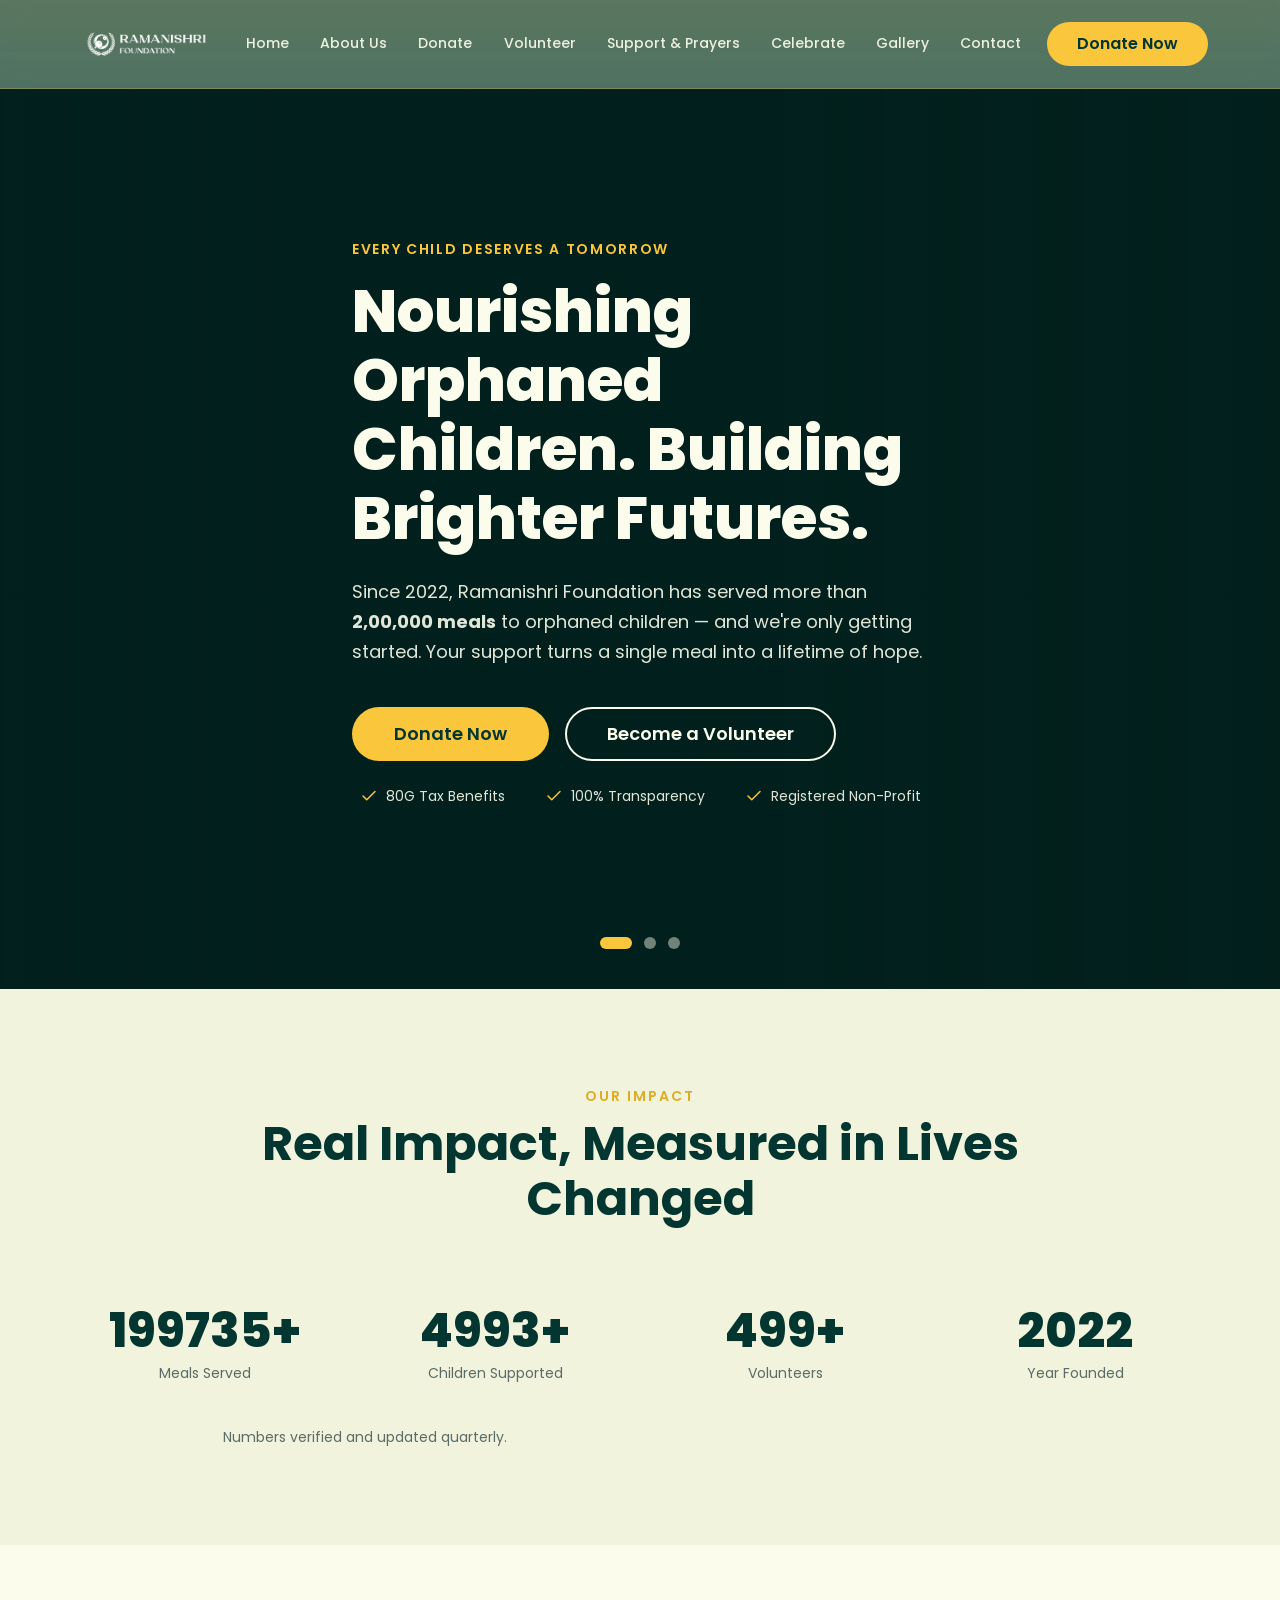
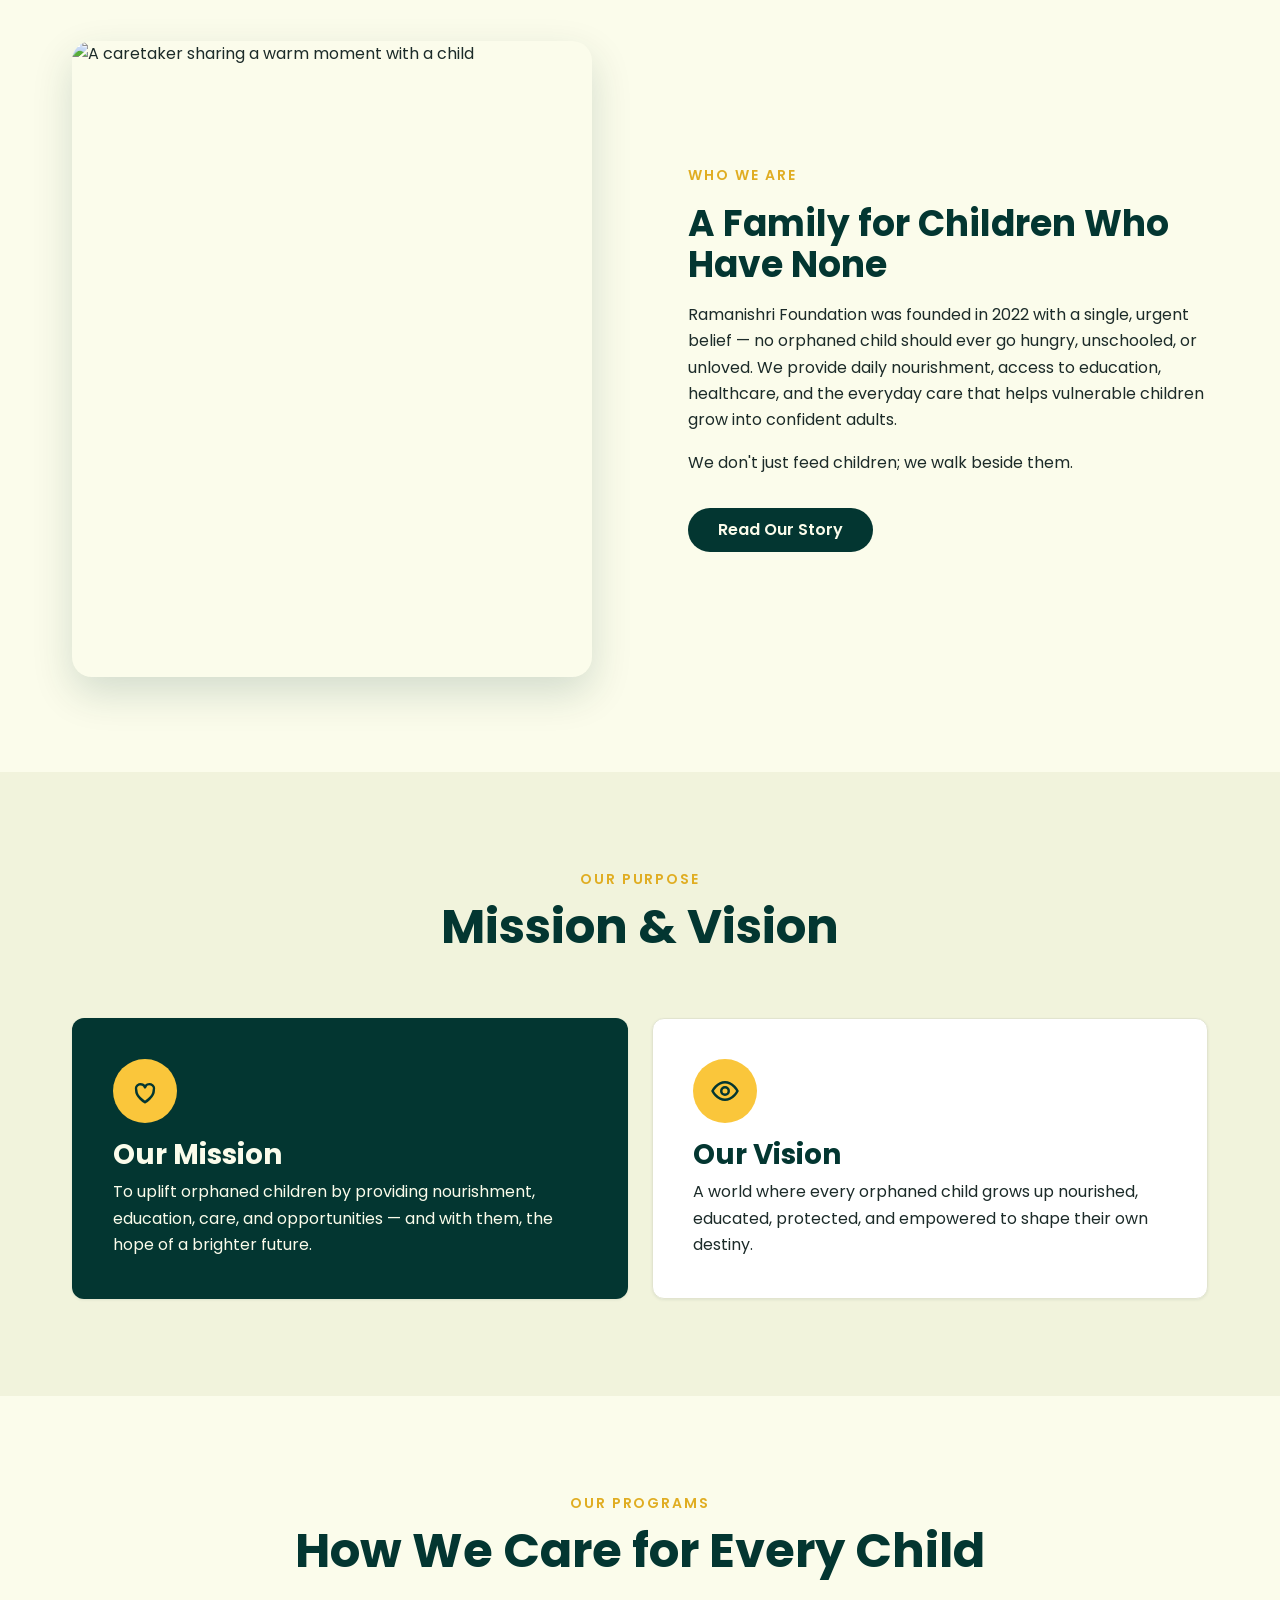
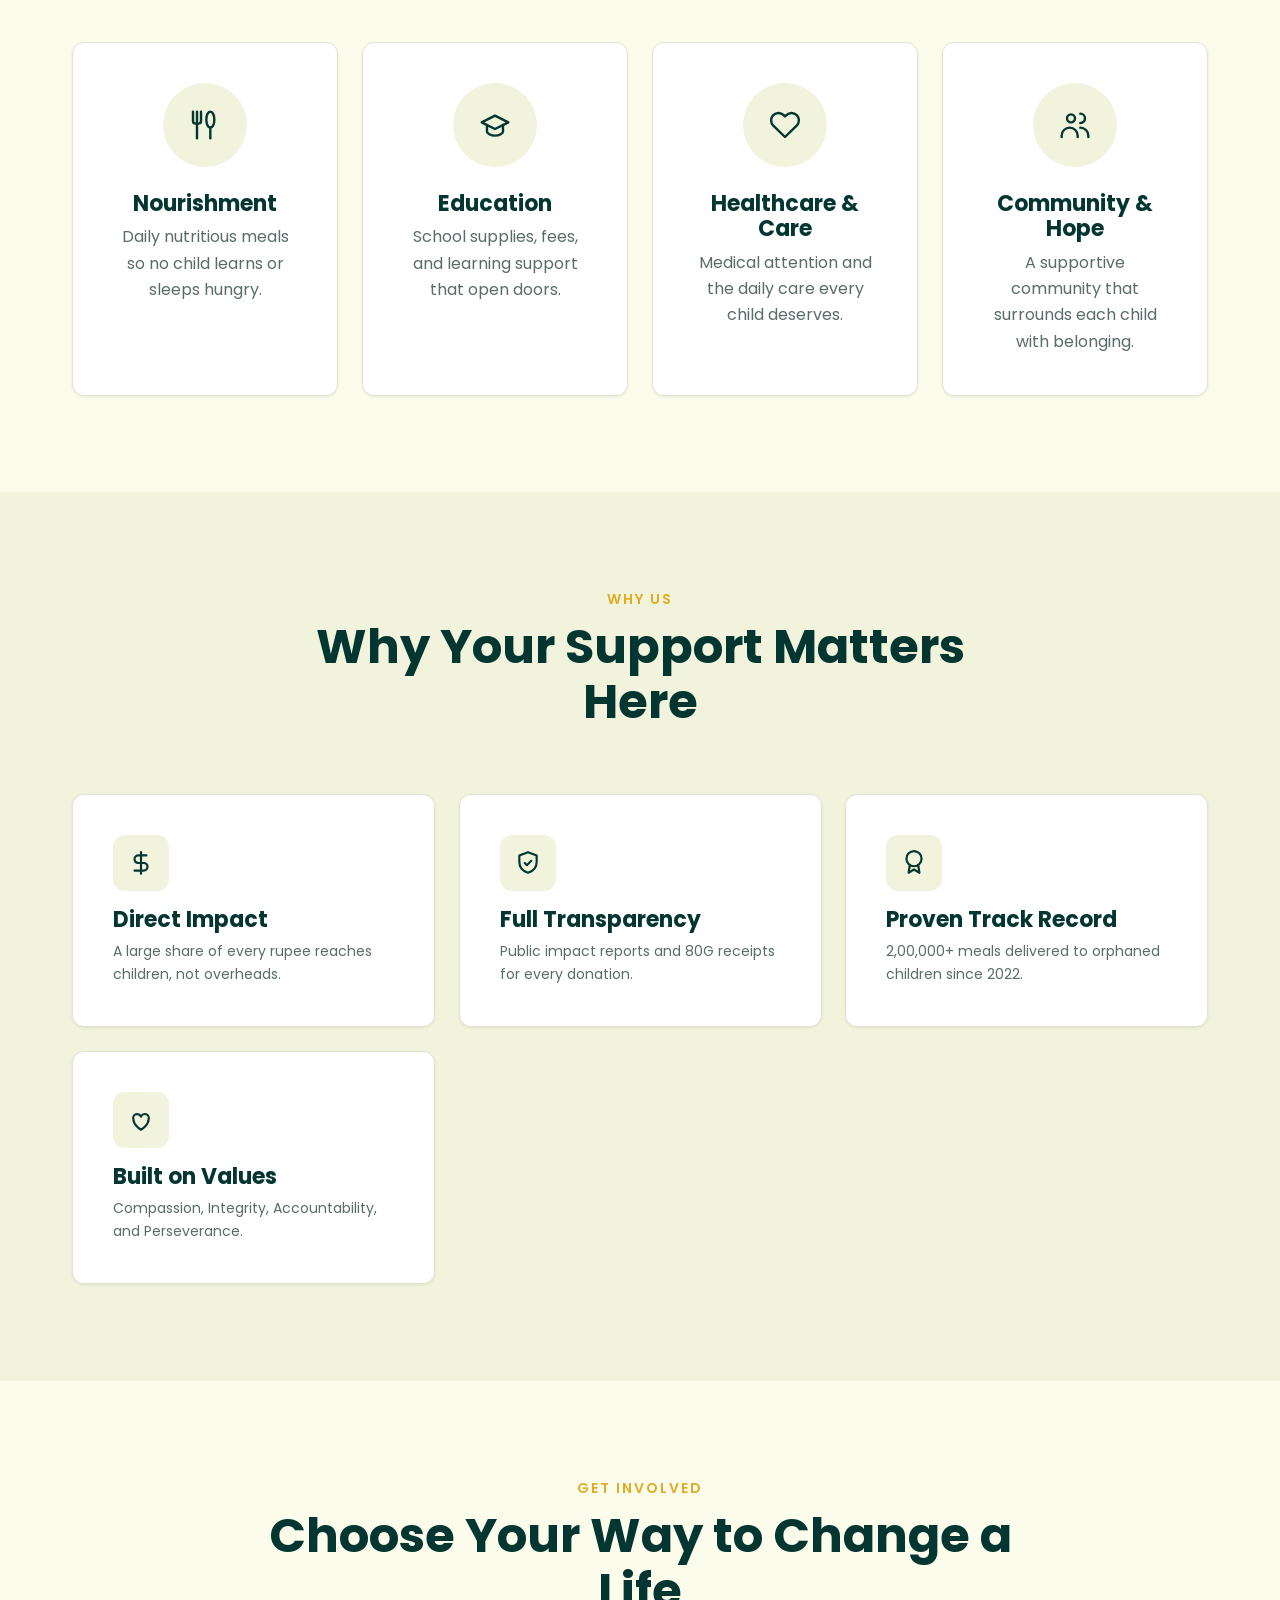
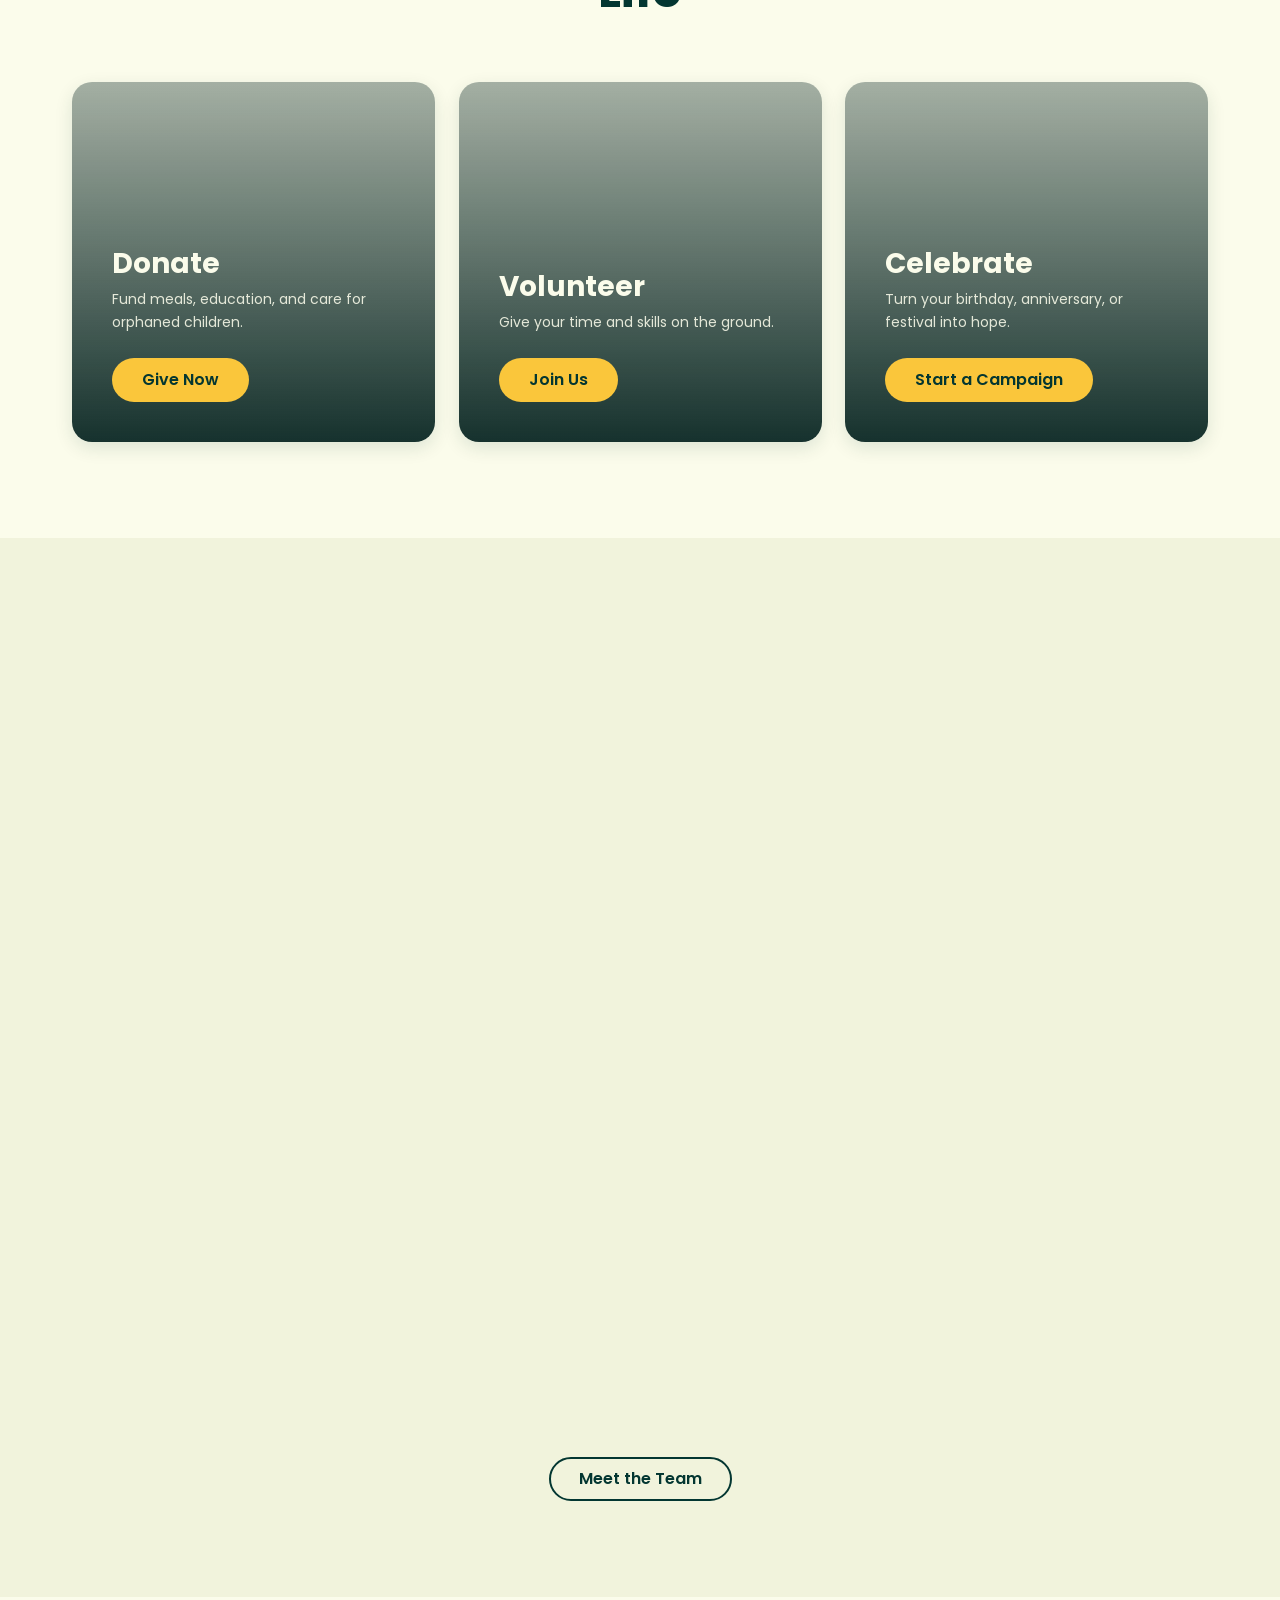
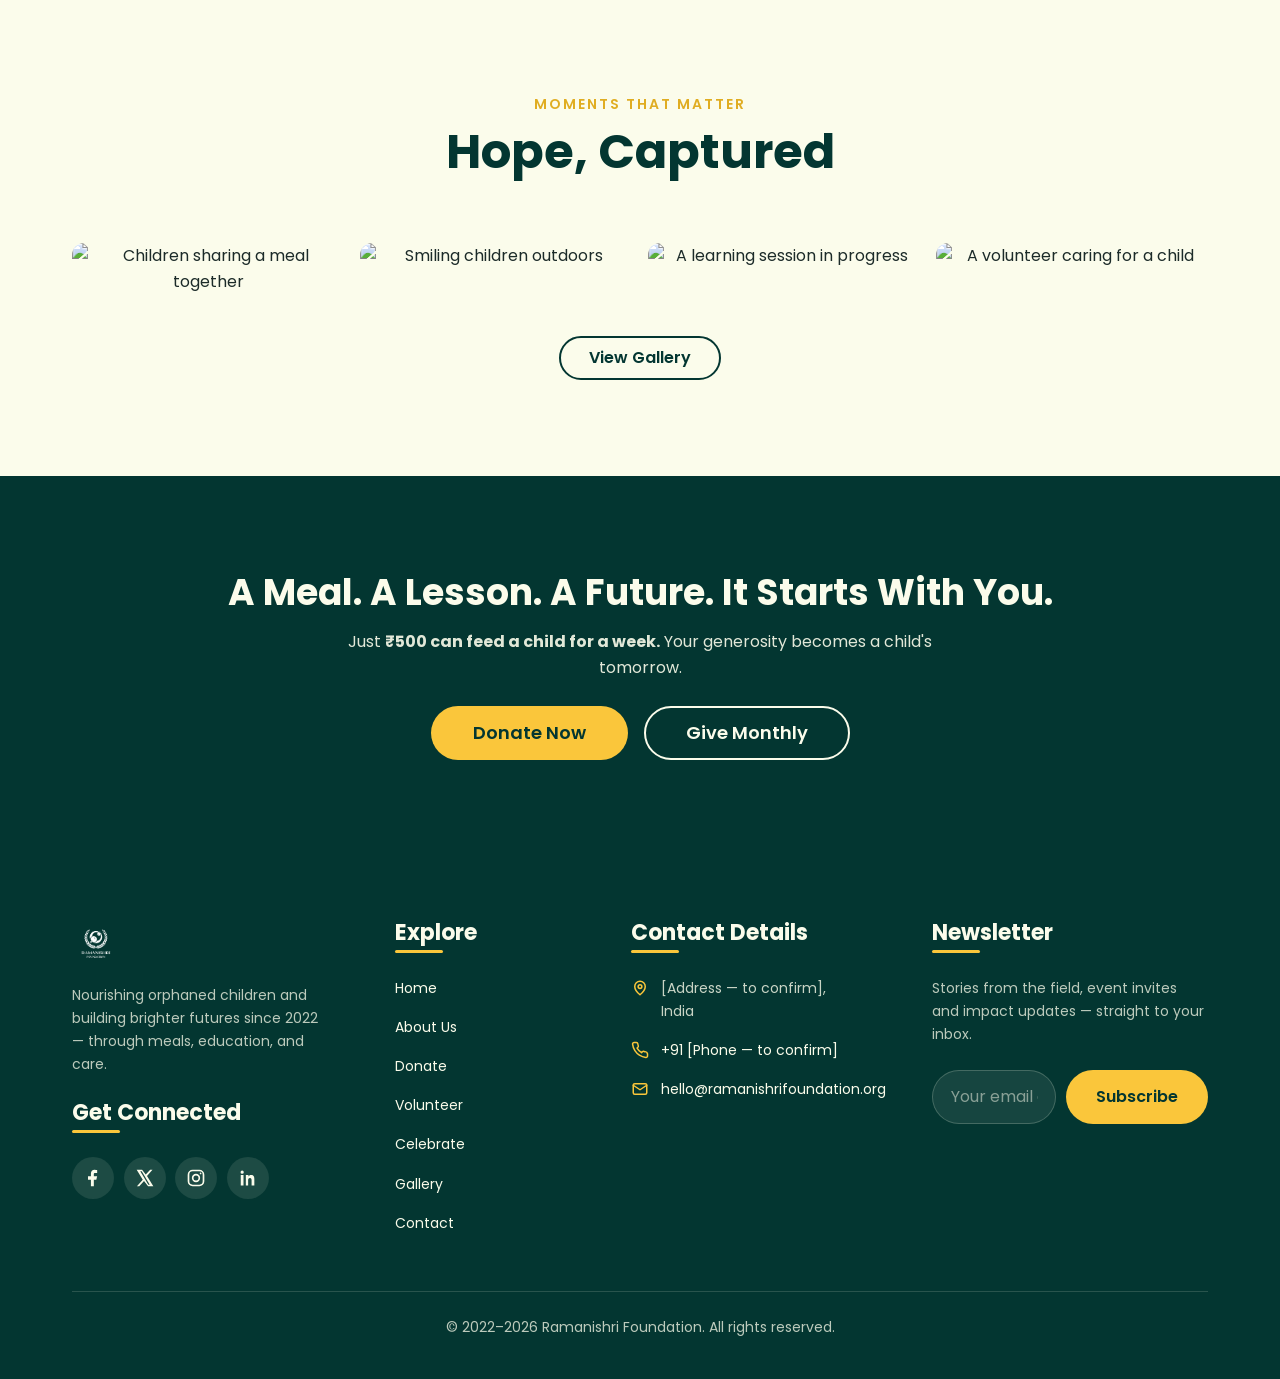
==== index.html @ 98cdaed0 "Initial commit: Ramanishri Foundation website Multi-page static NGO site (HTML5, CSS3, vanilla JS): " ====
<!DOCTYPE html>
<html lang="en">
<head>
  <meta charset="UTF-8" />
  <meta name="viewport" content="width=device-width, initial-scale=1.0" />
  <meta http-equiv="X-UA-Compatible" content="ie=edge" />
  <meta name="theme-color" content="#033631" />

  <!-- SEO -->
  <title>Ramanishri Foundation | Feeding, Educating &amp; Uplifting Orphaned Children</title>
  <meta name="description" content="Ramanishri Foundation provides meals, education, and care to orphaned children across India — 2,00,000+ meals served. Donate, volunteer, or fundraise today." />
  <meta name="keywords" content="Ramanishri Foundation, orphaned children, donate, feed children, NGO India, volunteer, child education, 80G donation" />
  <meta name="author" content="Ramanishri Foundation" />
  <meta name="robots" content="index, follow" />
  <link rel="canonical" href="https://www.ramanishrifoundation.org/index.html" />

  <!-- Open Graph -->
  <meta property="og:type" content="website" />
  <meta property="og:site_name" content="Ramanishri Foundation" />
  <meta property="og:title" content="Ramanishri Foundation | Feeding, Educating &amp; Uplifting Orphaned Children" />
  <meta property="og:description" content="Meals, education, and care for orphaned children across India — 2,00,000+ meals served. Donate, volunteer, or fundraise today." />
  <meta property="og:image" content="assets/logo/logo-primary.png" />
  <meta property="og:url" content="https://www.ramanishrifoundation.org/index.html" />
  <meta property="og:locale" content="en_IN" />

  <!-- Twitter -->
  <meta name="twitter:card" content="summary_large_image" />
  <meta name="twitter:title" content="Ramanishri Foundation" />
  <meta name="twitter:description" content="Meals, education, and care for orphaned children across India. Donate, volunteer, or fundraise today." />
  <meta name="twitter:image" content="assets/logo/logo-primary.png" />

  <!-- Favicons / Manifest -->
  <link rel="icon" type="image/png" href="assets/logo/favicon-source.png" />
  <link rel="apple-touch-icon" href="assets/logo/logo-icon.png" />
  <link rel="manifest" href="site.webmanifest" />

  <!-- Fonts -->
  <link rel="preconnect" href="https://fonts.googleapis.com" />
  <link rel="preconnect" href="https://fonts.gstatic.com" crossorigin />
  <link href="https://fonts.googleapis.com/css2?family=Poppins:wght@300;400;500;600;700;800&display=swap" rel="stylesheet" />

  <!-- Styles -->
  <link rel="stylesheet" href="css/style.css" />

  <!-- Structured Data: NGO + WebSite -->
  <script type="application/ld+json">
  {
    "@context": "https://schema.org",
    "@type": "NGO",
    "name": "Ramanishri Foundation",
    "url": "https://www.ramanishrifoundation.org/",
    "logo": "https://www.ramanishrifoundation.org/assets/logo/logo-primary.png",
    "foundingDate": "2022",
    "description": "Ramanishri Foundation uplifts orphaned children by providing nourishment, education, care, and opportunities for a brighter future.",
    "sameAs": []
  }
  </script>
  <script type="application/ld+json">
  {
    "@context": "https://schema.org",
    "@type": "WebSite",
    "name": "Ramanishri Foundation",
    "url": "https://www.ramanishrifoundation.org/"
  }
  </script>
</head>

<body>
  <a href="#main-content" class="skip-link">Skip to main content</a>

  <!-- ============================================================
       HEADER / NAVIGATION  (shared across all pages)
  ============================================================ -->
  <header class="site-header" id="site-header">
    <nav class="navbar container" aria-label="Primary navigation">
      <a href="index.html" class="navbar__brand" aria-label="Ramanishri Foundation — Home">
        <img src="assets/logo/logo-secondary-white.png" alt="Ramanishri Foundation logo" class="navbar__logo" width="160" height="56" />
      </a>
      <button class="navbar__toggle" id="nav-toggle" aria-label="Toggle navigation menu" aria-expanded="false" aria-controls="nav-menu">
        <span class="navbar__toggle-bar"></span>
        <span class="navbar__toggle-bar"></span>
        <span class="navbar__toggle-bar"></span>
      </button>
      <ul class="navbar__menu" id="nav-menu">
        <li class="navbar__item"><a href="index.html" class="navbar__link is-active" aria-current="page">Home</a></li>
        <li class="navbar__item"><a href="about.html" class="navbar__link">About Us</a></li>
        <li class="navbar__item"><a href="donate.html" class="navbar__link">Donate</a></li>
        <li class="navbar__item"><a href="volunteer.html" class="navbar__link">Volunteer</a></li>
        <li class="navbar__item"><a href="support-prayers.html" class="navbar__link">Support &amp; Prayers</a></li>
        <li class="navbar__item"><a href="celebrate.html" class="navbar__link">Celebrate</a></li>
        <li class="navbar__item"><a href="gallery.html" class="navbar__link">Gallery</a></li>
        <li class="navbar__item"><a href="contact.html" class="navbar__link">Contact</a></li>
        <li class="navbar__item navbar__item--cta"><a href="donate.html" class="btn btn--accent navbar__donate">Donate Now</a></li>
      </ul>
    </nav>
  </header>

  <main id="main-content">
    <!-- ========================== HERO SLIDER ========================== -->
    <section id="hero" class="hero" aria-label="Introduction" aria-roledescription="carousel">
      <div class="hero__slides" id="hero-slides">
        <!-- IMAGE REQUIRED: ORPHANED CHILDREN RECEIVING A WARM MEAL (1920x1080, warm lighting, authentic) -->
        <div class="hero__slide is-active" role="group" aria-roledescription="slide" aria-label="1 of 3">
          <div class="hero__bg" style="background-image: url('https://images.unsplash.com/photo-1488521787991-ed7bbaae773c?auto=format&fit=crop&w=1920&q=80')"></div>
        </div>
        <!-- IMAGE REQUIRED: CHILDREN IN A CLASSROOM / EDUCATION PROGRAM (1920x1080) -->
        <div class="hero__slide" role="group" aria-roledescription="slide" aria-label="2 of 3" aria-hidden="true">
          <div class="hero__bg" style="background-image: url('https://images.unsplash.com/photo-1497486751825-1233686d5d80?auto=format&fit=crop&w=1920&q=80')"></div>
        </div>
        <!-- IMAGE REQUIRED: VOLUNTEERS CARING FOR CHILDREN (1920x1080) -->
        <div class="hero__slide" role="group" aria-roledescription="slide" aria-label="3 of 3" aria-hidden="true">
          <div class="hero__bg" style="background-image: url('https://images.unsplash.com/photo-1469571486292-0ba58a3f068b?auto=format&fit=crop&w=1920&q=80')"></div>
        </div>
      </div>
      <div class="hero__overlay" aria-hidden="true"></div>
      <div class="hero__content container">
        <p class="hero__eyebrow">Every Child Deserves a Tomorrow</p>
        <h1 class="hero__title">Nourishing Orphaned Children. Building Brighter Futures.</h1>
        <p class="hero__desc">
          Since 2022, Ramanishri Foundation has served more than <strong>2,00,000 meals</strong>
          to orphaned children — and we're only getting started. Your support turns a single meal
          into a lifetime of hope.
        </p>
        <div class="about__actions">
          <a href="donate.html" class="btn btn--accent btn--lg">Donate Now</a>
          <a href="volunteer.html" class="btn btn--outline btn--lg" style="color:var(--color-text-inverse);border-color:var(--color-text-inverse);">Become a Volunteer</a>
        </div>
        <ul class="trust-strip">
          <li><svg viewBox="0 0 24 24" width="18" height="18" fill="none" stroke="currentColor" stroke-width="2" stroke-linecap="round" stroke-linejoin="round"><path d="M20 6 9 17l-5-5"/></svg> 80G Tax Benefits</li>
          <li><svg viewBox="0 0 24 24" width="18" height="18" fill="none" stroke="currentColor" stroke-width="2" stroke-linecap="round" stroke-linejoin="round"><path d="M20 6 9 17l-5-5"/></svg> 100% Transparency</li>
          <li><svg viewBox="0 0 24 24" width="18" height="18" fill="none" stroke="currentColor" stroke-width="2" stroke-linecap="round" stroke-linejoin="round"><path d="M20 6 9 17l-5-5"/></svg> Registered Non-Profit</li>
        </ul>
      </div>
      <div class="hero__dots" id="hero-dots" role="tablist" aria-label="Select slide">
        <button class="hero__dot is-active" type="button" role="tab" aria-selected="true" aria-label="Go to slide 1"></button>
        <button class="hero__dot" type="button" role="tab" aria-selected="false" aria-label="Go to slide 2"></button>
        <button class="hero__dot" type="button" role="tab" aria-selected="false" aria-label="Go to slide 3"></button>
      </div>
    </section>

    <!-- ========================== IMPACT STATISTICS ========================== -->
    <section class="section section--alt" aria-labelledby="impact-heading">
      <div class="container">
        <header class="section__head reveal">
          <p class="section__eyebrow">Our Impact</p>
          <h2 id="impact-heading" class="section__title">Real Impact, Measured in Lives Changed</h2>
        </header>
        <div class="stats-grid reveal">
          <div class="stat">
            <div class="stat__num"><span class="counter" data-count-to="200000">0</span>+</div>
            <p class="stat__label">Meals Served</p>
          </div>
          <div class="stat">
            <div class="stat__num"><span class="counter" data-count-to="5000">0</span>+</div>
            <p class="stat__label">Children Supported <span class="sr-only">(figure to confirm)</span></p>
          </div>
          <div class="stat">
            <div class="stat__num"><span class="counter" data-count-to="500">0</span>+</div>
            <p class="stat__label">Volunteers</p>
          </div>
          <div class="stat">
            <div class="stat__num">2022</div>
            <p class="stat__label">Year Founded</p>
          </div>
        </div>
        <p class="text-center text-muted fs-sm mt-md">Numbers verified and updated quarterly.</p>
      </div>
    </section>

    <!-- ========================== ABOUT PREVIEW ========================== -->
    <section class="section" aria-labelledby="about-preview-heading">
      <div class="container split">
        <div class="split__media reveal">
          <!-- IMAGE REQUIRED: CARETAKER WITH ORPHANED CHILD, CANDID (900x1100, portrait) -->
          <img class="split__img" src="https://images.unsplash.com/photo-1542810634-71277d95dcbb?auto=format&fit=crop&w=900&q=80" alt="A caretaker sharing a warm moment with a child" width="900" height="1100" loading="lazy" />
        </div>
        <div class="split__content reveal">
          <p class="section__eyebrow">Who We Are</p>
          <h2 id="about-preview-heading" class="split__title">A Family for Children Who Have None</h2>
          <p>
            Ramanishri Foundation was founded in 2022 with a single, urgent belief — no orphaned
            child should ever go hungry, unschooled, or unloved. We provide daily nourishment,
            access to education, healthcare, and the everyday care that helps vulnerable children
            grow into confident adults.
          </p>
          <p>We don't just feed children; we walk beside them.</p>
          <a href="about.html" class="btn btn--primary mt-sm">Read Our Story</a>
        </div>
      </div>
    </section>

    <!-- ========================== MISSION & VISION ========================== -->
    <section class="section section--alt" aria-labelledby="mv-heading">
      <div class="container">
        <header class="section__head reveal">
          <p class="section__eyebrow">Our Purpose</p>
          <h2 id="mv-heading" class="section__title">Mission &amp; Vision</h2>
        </header>
        <div class="mv-grid">
          <article class="mv-card mv-card--primary reveal">
            <span class="mv-card__icon" aria-hidden="true"><svg viewBox="0 0 24 24" width="30" height="30" fill="none" stroke="currentColor" stroke-width="2" stroke-linecap="round" stroke-linejoin="round"><path d="M12 21s-7-4.3-7-9.5A3.5 3.5 0 0 1 12 9a3.5 3.5 0 0 1 7 2.5C19 16.7 12 21 12 21z"/></svg></span>
            <h3 class="mv-card__title">Our Mission</h3>
            <p>To uplift orphaned children by providing nourishment, education, care, and opportunities — and with them, the hope of a brighter future.</p>
          </article>
          <article class="mv-card reveal">
            <span class="mv-card__icon" aria-hidden="true"><svg viewBox="0 0 24 24" width="30" height="30" fill="none" stroke="currentColor" stroke-width="2" stroke-linecap="round" stroke-linejoin="round"><path d="M2 12s3.5-7 10-7 10 7 10 7-3.5 7-10 7-10-7-10-7z"/><circle cx="12" cy="12" r="3"/></svg></span>
            <h3 class="mv-card__title">Our Vision</h3>
            <p>A world where every orphaned child grows up nourished, educated, protected, and empowered to shape their own destiny.</p>
          </article>
        </div>
      </div>
    </section>

    <!-- ========================== WHAT WE DO ========================== -->
    <section class="section" aria-labelledby="what-heading">
      <div class="container">
        <header class="section__head reveal">
          <p class="section__eyebrow">Our Programs</p>
          <h2 id="what-heading" class="section__title">How We Care for Every Child</h2>
        </header>
        <ul class="mission-grid">
          <li class="mission-card card reveal">
            <span class="mission-card__icon" aria-hidden="true"><svg viewBox="0 0 24 24" width="32" height="32" fill="none" stroke="currentColor" stroke-width="1.8" stroke-linecap="round" stroke-linejoin="round"><path d="M3 2v7c0 1.1.9 2 2 2h2a2 2 0 0 0 2-2V2"/><path d="M6 2v20"/><path d="M16 2c-1.7 0-3 2.5-3 6s1.3 6 3 6 3-2.5 3-6-1.3-6-3-6z"/><path d="M16 14v8"/></svg></span>
            <h3 class="mission-card__title">Nourishment</h3>
            <p class="mission-card__text">Daily nutritious meals so no child learns or sleeps hungry.</p>
          </li>
          <li class="mission-card card reveal">
            <span class="mission-card__icon" aria-hidden="true"><svg viewBox="0 0 24 24" width="32" height="32" fill="none" stroke="currentColor" stroke-width="1.8" stroke-linecap="round" stroke-linejoin="round"><path d="M22 10 12 5 2 10l10 5 10-5z"/><path d="M6 12v5c0 1 2.7 3 6 3s6-2 6-3v-5"/></svg></span>
            <h3 class="mission-card__title">Education</h3>
            <p class="mission-card__text">School supplies, fees, and learning support that open doors.</p>
          </li>
          <li class="mission-card card reveal">
            <span class="mission-card__icon" aria-hidden="true"><svg viewBox="0 0 24 24" width="32" height="32" fill="none" stroke="currentColor" stroke-width="1.8" stroke-linecap="round" stroke-linejoin="round"><path d="M20.8 4.6a5.5 5.5 0 0 0-7.8 0L12 5.6l-1-1a5.5 5.5 0 0 0-7.8 7.8l1 1L12 21l7.8-7.6 1-1a5.5 5.5 0 0 0 0-7.8z"/></svg></span>
            <h3 class="mission-card__title">Healthcare &amp; Care</h3>
            <p class="mission-card__text">Medical attention and the daily care every child deserves.</p>
          </li>
          <li class="mission-card card reveal">
            <span class="mission-card__icon" aria-hidden="true"><svg viewBox="0 0 24 24" width="32" height="32" fill="none" stroke="currentColor" stroke-width="1.8" stroke-linecap="round" stroke-linejoin="round"><circle cx="9" cy="7" r="3"/><path d="M2 21v-1a6 6 0 0 1 12 0v1"/><path d="M16 3.5a3 3 0 0 1 0 7"/><path d="M16 14a6 6 0 0 1 6 6v1"/></svg></span>
            <h3 class="mission-card__title">Community &amp; Hope</h3>
            <p class="mission-card__text">A supportive community that surrounds each child with belonging.</p>
          </li>
        </ul>
      </div>
    </section>

    <!-- ========================== WHY SUPPORT ========================== -->
    <section class="section section--alt" aria-labelledby="why-heading">
      <div class="container">
        <header class="section__head reveal">
          <p class="section__eyebrow">Why Us</p>
          <h2 id="why-heading" class="section__title">Why Your Support Matters Here</h2>
        </header>
        <div class="icon-grid">
          <article class="icon-card reveal">
            <span class="icon-card__icon" aria-hidden="true"><svg viewBox="0 0 24 24" width="26" height="26" fill="none" stroke="currentColor" stroke-width="2" stroke-linecap="round" stroke-linejoin="round"><path d="M12 2v20M17 5H9.5a3.5 3.5 0 0 0 0 7h5a3.5 3.5 0 0 1 0 7H6"/></svg></span>
            <h3 class="icon-card__title">Direct Impact</h3>
            <p class="icon-card__text">A large share of every rupee reaches children, not overheads.</p>
          </article>
          <article class="icon-card reveal">
            <span class="icon-card__icon" aria-hidden="true"><svg viewBox="0 0 24 24" width="26" height="26" fill="none" stroke="currentColor" stroke-width="2" stroke-linecap="round" stroke-linejoin="round"><path d="M12 2 4 5v6c0 5 3.4 8.5 8 10 4.6-1.5 8-5 8-10V5l-8-3z"/><path d="m9 12 2 2 4-4"/></svg></span>
            <h3 class="icon-card__title">Full Transparency</h3>
            <p class="icon-card__text">Public impact reports and 80G receipts for every donation.</p>
          </article>
          <article class="icon-card reveal">
            <span class="icon-card__icon" aria-hidden="true"><svg viewBox="0 0 24 24" width="26" height="26" fill="none" stroke="currentColor" stroke-width="2" stroke-linecap="round" stroke-linejoin="round"><path d="M12 15a7 7 0 1 0 0-14 7 7 0 0 0 0 14z"/><path d="m8.2 13.6-1.2 7.4 5-3 5 3-1.2-7.4"/></svg></span>
            <h3 class="icon-card__title">Proven Track Record</h3>
            <p class="icon-card__text">2,00,000+ meals delivered to orphaned children since 2022.</p>
          </article>
          <article class="icon-card reveal">
            <span class="icon-card__icon" aria-hidden="true"><svg viewBox="0 0 24 24" width="26" height="26" fill="none" stroke="currentColor" stroke-width="2" stroke-linecap="round" stroke-linejoin="round"><path d="M12 21s-7-4.3-7-9.5A3.5 3.5 0 0 1 12 9a3.5 3.5 0 0 1 7 2.5C19 16.7 12 21 12 21z"/></svg></span>
            <h3 class="icon-card__title">Built on Values</h3>
            <p class="icon-card__text">Compassion, Integrity, Accountability, and Perseverance.</p>
          </article>
        </div>
      </div>
    </section>

    <!-- ========================== GET INVOLVED CTA ========================== -->
    <section class="section" aria-labelledby="involved-heading">
      <div class="container">
        <header class="section__head reveal">
          <p class="section__eyebrow">Get Involved</p>
          <h2 id="involved-heading" class="section__title">Choose Your Way to Change a Life</h2>
        </header>
        <div class="cta-grid">
          <!-- IMAGE REQUIRED: DONATION CAMPAIGN / GIVING (800x600) -->
          <article class="cta-card reveal">
            <div class="cta-card__bg" style="background-image: url('https://images.unsplash.com/photo-1518398046578-8cca57782e17?auto=format&fit=crop&w=800&q=80')"></div>
            <div class="cta-card__overlay" aria-hidden="true"></div>
            <div class="cta-card__content">
              <h3 class="cta-card__title">Donate</h3>
              <p class="cta-card__text">Fund meals, education, and care for orphaned children.</p>
              <a href="donate.html" class="btn btn--accent">Give Now</a>
            </div>
          </article>
          <!-- IMAGE REQUIRED: VOLUNTEERS IN ACTION (800x600) -->
          <article class="cta-card reveal">
            <div class="cta-card__bg" style="background-image: url('https://images.unsplash.com/photo-1593113598332-cd288d649433?auto=format&fit=crop&w=800&q=80')"></div>
            <div class="cta-card__overlay" aria-hidden="true"></div>
            <div class="cta-card__content">
              <h3 class="cta-card__title">Volunteer</h3>
              <p class="cta-card__text">Give your time and skills on the ground.</p>
              <a href="volunteer.html" class="btn btn--accent">Join Us</a>
            </div>
          </article>
          <!-- IMAGE REQUIRED: CELEBRATION / FUNDRAISER (800x600) -->
          <article class="cta-card reveal">
            <div class="cta-card__bg" style="background-image: url('https://images.unsplash.com/photo-1530103862676-de8c9debad1d?auto=format&fit=crop&w=800&q=80')"></div>
            <div class="cta-card__overlay" aria-hidden="true"></div>
            <div class="cta-card__content">
              <h3 class="cta-card__title">Celebrate</h3>
              <p class="cta-card__text">Turn your birthday, anniversary, or festival into hope.</p>
              <a href="celebrate.html" class="btn btn--accent">Start a Campaign</a>
            </div>
          </article>
        </div>
      </div>
    </section>

    <!-- ========================== TEAM PREVIEW ========================== -->
    <section class="section section--alt" aria-labelledby="team-heading">
      <div class="container">
        <header class="section__head reveal">
          <p class="section__eyebrow">Meet the People</p>
          <h2 id="team-heading" class="section__title">The Hearts Behind Ramanishri</h2>
        </header>
        <div class="team-grid">
          <!-- IMAGE REQUIRED: TEAM PHOTO — FOUNDER (500x600 portrait) -->
          <article class="team-card reveal">
            <div class="team-card__photo">
              <img src="https://images.unsplash.com/photo-1573497019940-1c28c88b4f3e?auto=format&fit=crop&w=500&q=80" alt="Portrait of the Foundation's Director" width="500" height="600" loading="lazy" />
              <ul class="team-card__social" aria-label="Social links">
                <li><a href="#" aria-label="LinkedIn"><svg viewBox="0 0 24 24" width="18" height="18" fill="currentColor"><path d="M6.94 5a1.94 1.94 0 1 1-3.88 0 1.94 1.94 0 0 1 3.88 0zM3.3 8.5h3.3V21H3.3V8.5zM9.4 8.5h3.16v1.7h.05c.44-.83 1.5-1.7 3.1-1.7 3.3 0 3.9 2.17 3.9 5V21h-3.3v-5.8c0-1.38-.02-3.16-1.93-3.16-1.93 0-2.22 1.5-2.22 3.06V21H9.4V8.5z"/></svg></a></li>
              </ul>
            </div>
            <div class="team-card__body">
              <h3 class="team-card__name">Anjali Mehta</h3>
              <p class="team-card__role">Founder &amp; Director</p>
              <p class="team-card__bio">Leads our vision, turning grassroots compassion into programs that reach children nationwide.</p>
            </div>
          </article>
          <!-- IMAGE REQUIRED: TEAM PHOTO — OPERATIONS (500x600 portrait) -->
          <article class="team-card reveal">
            <div class="team-card__photo">
              <img src="https://images.unsplash.com/photo-1507003211169-0a1dd7228f2d?auto=format&fit=crop&w=500&q=80" alt="Portrait of the Head of Operations" width="500" height="600" loading="lazy" />
              <ul class="team-card__social" aria-label="Social links">
                <li><a href="#" aria-label="LinkedIn"><svg viewBox="0 0 24 24" width="18" height="18" fill="currentColor"><path d="M6.94 5a1.94 1.94 0 1 1-3.88 0 1.94 1.94 0 0 1 3.88 0zM3.3 8.5h3.3V21H3.3V8.5zM9.4 8.5h3.16v1.7h.05c.44-.83 1.5-1.7 3.1-1.7 3.3 0 3.9 2.17 3.9 5V21h-3.3v-5.8c0-1.38-.02-3.16-1.93-3.16-1.93 0-2.22 1.5-2.22 3.06V21H9.4V8.5z"/></svg></a></li>
              </ul>
            </div>
            <div class="team-card__body">
              <h3 class="team-card__name">Rohan Verma</h3>
              <p class="team-card__role">Head of Operations</p>
              <p class="team-card__bio">Coordinates meal logistics and field teams so help reaches children quickly.</p>
            </div>
          </article>
          <!-- IMAGE REQUIRED: TEAM PHOTO — OUTREACH (500x600 portrait) -->
          <article class="team-card reveal">
            <div class="team-card__photo">
              <img src="https://images.unsplash.com/photo-1438761681033-6461ffad8d80?auto=format&fit=crop&w=500&q=80" alt="Portrait of the Community Outreach Lead" width="500" height="600" loading="lazy" />
              <ul class="team-card__social" aria-label="Social links">
                <li><a href="#" aria-label="LinkedIn"><svg viewBox="0 0 24 24" width="18" height="18" fill="currentColor"><path d="M6.94 5a1.94 1.94 0 1 1-3.88 0 1.94 1.94 0 0 1 3.88 0zM3.3 8.5h3.3V21H3.3V8.5zM9.4 8.5h3.16v1.7h.05c.44-.83 1.5-1.7 3.1-1.7 3.3 0 3.9 2.17 3.9 5V21h-3.3v-5.8c0-1.38-.02-3.16-1.93-3.16-1.93 0-2.22 1.5-2.22 3.06V21H9.4V8.5z"/></svg></a></li>
              </ul>
            </div>
            <div class="team-card__body">
              <h3 class="team-card__name">Priya Nair</h3>
              <p class="team-card__role">Community Outreach Lead</p>
              <p class="team-card__bio">Builds partnerships with local communities so every program truly fits the children it serves.</p>
            </div>
          </article>
        </div>
        <div class="text-center mt-lg reveal">
          <a href="about.html" class="btn btn--outline">Meet the Team</a>
        </div>
      </div>
    </section>

    <!-- ========================== GALLERY PREVIEW ========================== -->
    <section class="section" aria-labelledby="gallery-heading">
      <div class="container">
        <header class="section__head reveal">
          <p class="section__eyebrow">Moments That Matter</p>
          <h2 id="gallery-heading" class="section__title">Hope, Captured</h2>
        </header>
        <div class="gallery-grid" id="gallery-grid">
          <!-- IMAGE REQUIRED: GALLERY — MEALTIME, CLASSROOM, FESTIVALS, CARE (each ~600w thumb + 1400w full) -->
          <button class="gallery-item reveal" type="button" data-full="https://images.unsplash.com/photo-1488521787991-ed7bbaae773c?auto=format&fit=crop&w=1400&q=80">
            <img src="https://images.unsplash.com/photo-1488521787991-ed7bbaae773c?auto=format&fit=crop&w=600&q=70" alt="Children sharing a meal together" loading="lazy" />
            <span class="gallery-item__overlay" aria-hidden="true"><svg viewBox="0 0 24 24" width="28" height="28" fill="none" stroke="currentColor" stroke-width="2" stroke-linecap="round"><circle cx="11" cy="11" r="7"/><path d="M21 21l-4.3-4.3M11 8v6M8 11h6"/></svg></span>
          </button>
          <button class="gallery-item reveal" type="button" data-full="https://images.unsplash.com/photo-1469571486292-0ba58a3f068b?auto=format&fit=crop&w=1400&q=80">
            <img src="https://images.unsplash.com/photo-1469571486292-0ba58a3f068b?auto=format&fit=crop&w=600&q=70" alt="Smiling children outdoors" loading="lazy" />
            <span class="gallery-item__overlay" aria-hidden="true"><svg viewBox="0 0 24 24" width="28" height="28" fill="none" stroke="currentColor" stroke-width="2" stroke-linecap="round"><circle cx="11" cy="11" r="7"/><path d="M21 21l-4.3-4.3M11 8v6M8 11h6"/></svg></span>
          </button>
          <button class="gallery-item reveal" type="button" data-full="https://images.unsplash.com/photo-1497486751825-1233686d5d80?auto=format&fit=crop&w=1400&q=80">
            <img src="https://images.unsplash.com/photo-1497486751825-1233686d5d80?auto=format&fit=crop&w=600&q=70" alt="A learning session in progress" loading="lazy" />
            <span class="gallery-item__overlay" aria-hidden="true"><svg viewBox="0 0 24 24" width="28" height="28" fill="none" stroke="currentColor" stroke-width="2" stroke-linecap="round"><circle cx="11" cy="11" r="7"/><path d="M21 21l-4.3-4.3M11 8v6M8 11h6"/></svg></span>
          </button>
          <button class="gallery-item reveal" type="button" data-full="https://images.unsplash.com/photo-1559027615-cd4628902d4a?auto=format&fit=crop&w=1400&q=80">
            <img src="https://images.unsplash.com/photo-1559027615-cd4628902d4a?auto=format&fit=crop&w=600&q=70" alt="A volunteer caring for a child" loading="lazy" />
            <span class="gallery-item__overlay" aria-hidden="true"><svg viewBox="0 0 24 24" width="28" height="28" fill="none" stroke="currentColor" stroke-width="2" stroke-linecap="round"><circle cx="11" cy="11" r="7"/><path d="M21 21l-4.3-4.3M11 8v6M8 11h6"/></svg></span>
          </button>
        </div>
        <div class="text-center mt-lg reveal">
          <a href="gallery.html" class="btn btn--outline">View Gallery</a>
        </div>
      </div>
    </section>

    <!-- ========================== FINAL DONATION CTA ========================== -->
    <section class="section bg-dark" aria-labelledby="final-cta-heading" style="background-color:var(--color-primary);color:var(--color-text-inverse);">
      <div class="container text-center">
        <h2 id="final-cta-heading" class="reveal" style="color:var(--color-text-inverse);">A Meal. A Lesson. A Future. It Starts With You.</h2>
        <p class="reveal mx-auto" style="color:rgba(251,252,235,0.9);max-width:60ch;margin-top:var(--space-sm);">
          Just <strong>₹500 can feed a child for a week.</strong> Your generosity becomes a child's tomorrow.
        </p>
        <div class="about__actions reveal" style="justify-content:center;margin-top:var(--space-md);">
          <a href="donate.html" class="btn btn--accent btn--lg">Donate Now</a>
          <a href="donate.html#monthly" class="btn btn--outline btn--lg" style="color:var(--color-text-inverse);border-color:var(--color-text-inverse);">Give Monthly</a>
        </div>
      </div>
    </section>
  </main>

  <!-- ============================================================
       FOOTER  (shared across all pages)
  ============================================================ -->
  <footer class="site-footer" aria-label="Site footer">
    <div class="container">
      <div class="footer-grid">
        <div class="footer-col">
          <img src="assets/logo/logo-white.png" alt="Ramanishri Foundation" class="footer__logo" width="180" height="48" />
          <p class="footer__about">Nourishing orphaned children and building brighter futures since 2022 — through meals, education, and care.</p>
          <h3 class="footer-col__title">Get Connected</h3>
          <ul class="footer-social" aria-label="Social media">
            <li><a href="#" aria-label="Facebook"><svg viewBox="0 0 24 24" width="20" height="20" fill="currentColor"><path d="M13 22v-8h3l1-4h-4V7.5C13 6.6 13.3 6 14.7 6H17V2.4C16.4 2.3 15.2 2 13.9 2 11.2 2 9.5 3.7 9.5 6.7V10H6v4h3.5v8h3.5z"/></svg></a></li>
            <li><a href="#" aria-label="X (Twitter)"><svg viewBox="0 0 24 24" width="20" height="20" fill="currentColor"><path d="M18.2 2H21l-6.6 7.5L22 22h-6.3l-4.9-6.4L5.1 22H2.3l7-8L2 2h6.5l4.4 5.8L18.2 2zm-2.2 18h1.7L8.1 3.8H6.3L16 20z"/></svg></a></li>
            <li><a href="#" aria-label="Instagram"><svg viewBox="0 0 24 24" width="20" height="20" fill="none" stroke="currentColor" stroke-width="2"><rect x="3" y="3" width="18" height="18" rx="5"/><circle cx="12" cy="12" r="4"/><circle cx="17.5" cy="6.5" r="1" fill="currentColor" stroke="none"/></svg></a></li>
            <li><a href="#" aria-label="LinkedIn"><svg viewBox="0 0 24 24" width="20" height="20" fill="currentColor"><path d="M6.94 5a1.94 1.94 0 1 1-3.88 0 1.94 1.94 0 0 1 3.88 0zM3.3 8.5h3.3V21H3.3V8.5zM9.4 8.5h3.16v1.7h.05c.44-.83 1.5-1.7 3.1-1.7 3.3 0 3.9 2.17 3.9 5V21h-3.3v-5.8c0-1.38-.02-3.16-1.93-3.16-1.93 0-2.22 1.5-2.22 3.06V21H9.4V8.5z"/></svg></a></li>
          </ul>
        </div>

        <div class="footer-col">
          <h3 class="footer-col__title">Explore</h3>
          <ul class="footer-contact">
            <li><a href="index.html">Home</a></li>
            <li><a href="about.html">About Us</a></li>
            <li><a href="donate.html">Donate</a></li>
            <li><a href="volunteer.html">Volunteer</a></li>
            <li><a href="celebrate.html">Celebrate</a></li>
            <li><a href="gallery.html">Gallery</a></li>
            <li><a href="contact.html">Contact</a></li>
          </ul>
        </div>

        <div class="footer-col">
          <h3 class="footer-col__title">Contact Details</h3>
          <ul class="footer-contact">
            <li>
              <svg viewBox="0 0 24 24" width="18" height="18" fill="none" stroke="currentColor" stroke-width="2" stroke-linecap="round" stroke-linejoin="round"><path d="M12 21s-7-5.6-7-11a7 7 0 0 1 14 0c0 5.4-7 11-7 11z"/><circle cx="12" cy="10" r="2.5"/></svg>
              <span>[Address — to confirm],<br />India</span>
            </li>
            <li>
              <svg viewBox="0 0 24 24" width="18" height="18" fill="none" stroke="currentColor" stroke-width="2" stroke-linecap="round" stroke-linejoin="round"><path d="M22 16.9v3a2 2 0 0 1-2.2 2 19.8 19.8 0 0 1-8.6-3.1 19.5 19.5 0 0 1-6-6A19.8 19.8 0 0 1 2.1 4.2 2 2 0 0 1 4.1 2h3a2 2 0 0 1 2 1.7c.1.9.3 1.8.6 2.6a2 2 0 0 1-.5 2.1L8.1 9.5a16 16 0 0 0 6 6l1.1-1.1a2 2 0 0 1 2.1-.5c.8.3 1.7.5 2.6.6a2 2 0 0 1 1.7 2z"/></svg>
              <a href="tel:+910000000000">+91 [Phone — to confirm]</a>
            </li>
            <li>
              <svg viewBox="0 0 24 24" width="18" height="18" fill="none" stroke="currentColor" stroke-width="2" stroke-linecap="round" stroke-linejoin="round"><rect x="3" y="5" width="18" height="14" rx="2"/><path d="M3 7l9 6 9-6"/></svg>
              <a href="mailto:hello@ramanishrifoundation.org">hello@ramanishrifoundation.org</a>
            </li>
          </ul>
        </div>

        <div class="footer-col">
          <h3 class="footer-col__title">Newsletter</h3>
          <p class="footer__about">Stories from the field, event invites and impact updates — straight to your inbox.</p>
          <form class="newsletter" id="newsletter-form" novalidate>
            <div class="newsletter__field">
              <input type="email" id="newsletter-email" class="newsletter__input" placeholder="Your email address" aria-label="Email address" autocomplete="email" required />
              <button type="submit" class="btn btn--accent newsletter__btn">Subscribe</button>
            </div>
            <p class="newsletter__msg" id="newsletter-msg" role="status" aria-live="polite"></p>
          </form>
        </div>
      </div>
      <p class="site-footer__copy">&copy; 2022–<span id="current-year">2026</span> Ramanishri Foundation. All rights reserved.</p>
    </div>
  </footer>

  <button id="back-to-top" class="back-to-top" aria-label="Back to top" hidden>&uarr;</button>

  <!-- LIGHTBOX -->
  <div class="lightbox" id="lightbox" role="dialog" aria-modal="true" aria-label="Image viewer" hidden>
    <button class="lightbox__close" id="lightbox-close" type="button" aria-label="Close">&times;</button>
    <button class="lightbox__nav lightbox__prev" id="lightbox-prev" type="button" aria-label="Previous image">&#8249;</button>
    <figure class="lightbox__figure"><img class="lightbox__img" id="lightbox-img" src="" alt="" /></figure>
    <button class="lightbox__nav lightbox__next" id="lightbox-next" type="button" aria-label="Next image">&#8250;</button>
  </div>

  <script src="js/main.js" defer></script>
</body>
</html>
---- css/style.css ----
/* ================================================================
   RAMANI SHRI FOUNDATION — STYLESHEET
   Mobile-first · Responsive · Accessible
   ----------------------------------------------------------------
   TABLE OF CONTENTS
   1. CSS Variables (Design Tokens)
   2. Modern CSS Reset
   3. Base / Typography
   4. Accessibility Helpers
   5. Layout Utilities (container, grid, flex)
   6. Spacing & Display Utilities
   7. Text & Color Utilities
   8. Buttons
   9. Animation Utility Classes
   10. Sticky Header & Navigation
   11. Sections
   12. Footer
   13. Back to Top
   14. Responsive Breakpoints
   15. Reduced Motion
================================================================ */

/* ================================================================
   1. CSS VARIABLES (DESIGN TOKENS)
   Brand palette derived from the official logo files.
================================================================ */
:root {
  /* ---- Brand Colors ---- */
  --color-primary: #033631;          /* Deep teal-green */
  --color-primary-dark: #02201d;
  --color-primary-light: #0a4f47;
  --color-secondary: #fac63b;        /* Golden yellow */
  --color-secondary-dark: #e0ad22;
  --color-accent: #fac63b;           /* Accent (matches brand gold) */
  --color-accent-dark: #e0ad22;

  /* ---- Text Colors ---- */
  --color-text: #1c2b29;             /* Primary body text */
  --color-text-muted: #5a6b68;       /* Secondary / muted text */
  --color-text-inverse: #fbfceb;     /* Text on dark backgrounds */
  --color-heading: #033631;

  /* ---- Background Colors ---- */
  --color-bg: #fbfceb;               /* Cream page background */
  --color-bg-alt: #f1f3dc;           /* Alternate section background */
  --color-bg-dark: #033631;          /* Dark sections / footer */
  --color-surface: #ffffff;          /* Cards / surfaces */
  --color-border: #e2e4cf;

  /* ---- Typography ---- */
  --font-primary: 'Poppins', system-ui, -apple-system, 'Segoe UI', Roboto, sans-serif;
  --fs-xs: 0.75rem;     /* 12px */
  --fs-sm: 0.875rem;    /* 14px */
  --fs-base: 1rem;      /* 16px */
  --fs-md: 1.125rem;    /* 18px */
  --fs-lg: 1.375rem;    /* 22px */
  --fs-xl: 1.75rem;     /* 28px */
  --fs-2xl: 2.25rem;    /* 36px */
  --fs-3xl: 3rem;       /* 48px */
  --fs-4xl: 3.75rem;    /* 60px */

  --fw-light: 300;
  --fw-regular: 400;
  --fw-medium: 500;
  --fw-semibold: 600;
  --fw-bold: 700;
  --fw-extrabold: 800;

  --lh-tight: 1.15;
  --lh-snug: 1.35;
  --lh-base: 1.65;

  /* ---- Spacing Scale ---- */
  --space-xs: 0.5rem;
  --space-sm: 1rem;
  --space-md: 1.5rem;
  --space-lg: 2.5rem;
  --space-xl: 4rem;
  --space-2xl: 6rem;

  /* ---- Layout ---- */
  --container-max: 1200px;
  --container-pad: 1.25rem;
  --header-height: 88px;

  /* ---- Borders & Radius ---- */
  --radius-sm: 6px;
  --radius-md: 12px;
  --radius-lg: 20px;
  --radius-pill: 999px;

  /* ---- Shadows ---- */
  --shadow-sm: 0 1px 3px rgba(3, 54, 49, 0.08);
  --shadow-md: 0 6px 18px rgba(3, 54, 49, 0.12);
  --shadow-lg: 0 16px 40px rgba(3, 54, 49, 0.16);

  /* ---- Transitions ---- */
  --transition-fast: 150ms ease;
  --transition-base: 250ms ease;
  --transition-slow: 400ms ease;

  /* ---- Z-index scale ---- */
  --z-header: 1000;
  --z-overlay: 1100;
  --z-top: 1200;
}

/* ================================================================
   2. MODERN CSS RESET
================================================================ */
*,
*::before,
*::after {
  box-sizing: border-box;
  margin: 0;
  padding: 0;
}

html {
  -webkit-text-size-adjust: 100%;
  scroll-behavior: smooth;            /* Smooth scrolling */
  scroll-padding-top: var(--header-height); /* Offset sticky header on anchor jumps */
}

body {
  min-height: 100vh;
  font-family: var(--font-primary);
  font-size: var(--fs-base);
  font-weight: var(--fw-regular);
  line-height: var(--lh-base);
  color: var(--color-text);
  background-color: var(--color-bg);
  text-rendering: optimizeLegibility;
  -webkit-font-smoothing: antialiased;
  -moz-osx-font-smoothing: grayscale;
  /* Guard against accidental horizontal scroll; `clip` (unlike `hidden`)
     does not break the sticky header. */
  overflow-x: clip;
}

img,
picture,
svg,
video {
  display: block;
  max-width: 100%;
  height: auto;
}

input,
button,
textarea,
select {
  font: inherit;
  color: inherit;
}

button {
  cursor: pointer;
  background: none;
  border: none;
}

a {
  color: inherit;
  text-decoration: none;
}

ul,
ol {
  list-style: none;
}

h1, h2, h3, h4, h5, h6 {
  line-height: var(--lh-tight);
  color: var(--color-heading);
  font-weight: var(--fw-bold);
}

:focus-visible {
  outline: 3px solid var(--color-secondary);
  outline-offset: 2px;
}

/* ================================================================
   3. BASE / TYPOGRAPHY
================================================================ */
h1 { font-size: var(--fs-3xl); }
h2 { font-size: var(--fs-2xl); }
h3 { font-size: var(--fs-xl); }
h4 { font-size: var(--fs-lg); }

p {
  max-width: 65ch;
}

/* ================================================================
   4. ACCESSIBILITY HELPERS
================================================================ */
/* Visually hidden but available to screen readers */
.sr-only {
  position: absolute;
  width: 1px;
  height: 1px;
  padding: 0;
  margin: -1px;
  overflow: hidden;
  clip: rect(0, 0, 0, 0);
  white-space: nowrap;
  border: 0;
}

/* Skip link */
.skip-link {
  position: absolute;
  top: -100%;
  left: var(--space-sm);
  z-index: var(--z-top);
  padding: 0.75rem 1.25rem;
  background: var(--color-primary);
  color: var(--color-text-inverse);
  border-radius: var(--radius-sm);
  transition: top var(--transition-fast);
}
.skip-link:focus {
  top: var(--space-sm);
}

/* ================================================================
   5. LAYOUT UTILITIES
================================================================ */
.container {
  width: 100%;
  max-width: var(--container-max);
  margin-inline: auto;
  padding-inline: var(--container-pad);
}

.flex { display: flex; }
.inline-flex { display: inline-flex; }
.flex-col { flex-direction: column; }
.flex-wrap { flex-wrap: wrap; }
.items-center { align-items: center; }
.items-start { align-items: flex-start; }
.justify-center { justify-content: center; }
.justify-between { justify-content: space-between; }
.gap-sm { gap: var(--space-sm); }
.gap-md { gap: var(--space-md); }
.gap-lg { gap: var(--space-lg); }

.grid { display: grid; }
.grid-2 { grid-template-columns: repeat(2, 1fr); }
.grid-3 { grid-template-columns: repeat(3, 1fr); }
.grid-4 { grid-template-columns: repeat(4, 1fr); }
.grid-auto {
  grid-template-columns: repeat(auto-fit, minmax(260px, 1fr));
}

/* ================================================================
   6. SPACING & DISPLAY UTILITIES
================================================================ */
.mt-sm { margin-top: var(--space-sm); }
.mt-md { margin-top: var(--space-md); }
.mt-lg { margin-top: var(--space-lg); }
.mb-sm { margin-bottom: var(--space-sm); }
.mb-md { margin-bottom: var(--space-md); }
.mb-lg { margin-bottom: var(--space-lg); }
.my-lg { margin-block: var(--space-lg); }

.p-sm { padding: var(--space-sm); }
.p-md { padding: var(--space-md); }
.p-lg { padding: var(--space-lg); }

.block { display: block; }
.inline-block { display: inline-block; }
.hidden { display: none; }

.full-width { width: 100%; }
.mx-auto { margin-inline: auto; }

/* ================================================================
   7. TEXT & COLOR UTILITIES
================================================================ */
.text-center { text-align: center; }
.text-left { text-align: left; }
.text-right { text-align: right; }

.text-primary { color: var(--color-primary); }
.text-secondary { color: var(--color-secondary); }
.text-accent { color: var(--color-accent); }
.text-muted { color: var(--color-text-muted); }
.text-inverse { color: var(--color-text-inverse); }

.fw-light { font-weight: var(--fw-light); }
.fw-medium { font-weight: var(--fw-medium); }
.fw-semibold { font-weight: var(--fw-semibold); }
.fw-bold { font-weight: var(--fw-bold); }

.fs-sm { font-size: var(--fs-sm); }
.fs-lg { font-size: var(--fs-lg); }
.fs-xl { font-size: var(--fs-xl); }

.bg-primary { background-color: var(--color-primary); }
.bg-secondary { background-color: var(--color-secondary); }
.bg-accent { background-color: var(--color-accent); }
.bg-dark { background-color: var(--color-bg-dark); }
.bg-alt { background-color: var(--color-bg-alt); }
.bg-surface { background-color: var(--color-surface); }

.rounded { border-radius: var(--radius-md); }
.rounded-lg { border-radius: var(--radius-lg); }
.shadow { box-shadow: var(--shadow-md); }
.lead { font-size: var(--fs-md); color: var(--color-text-muted); }

/* ================================================================
   8. BUTTONS
================================================================ */
.btn {
  display: inline-flex;
  align-items: center;
  justify-content: center;
  gap: 0.5rem;
  padding: 0.75rem 1.75rem;
  font-weight: var(--fw-semibold);
  font-size: var(--fs-base);
  line-height: 1;
  text-align: center;
  border-radius: var(--radius-pill);
  border: 2px solid transparent;
  transition: transform var(--transition-fast),
              background-color var(--transition-base),
              color var(--transition-base),
              box-shadow var(--transition-base);
}
.btn:hover { transform: translateY(-2px); box-shadow: var(--shadow-md); }
.btn:active { transform: translateY(0); }

.btn--primary {
  background-color: var(--color-primary);
  color: var(--color-text-inverse);
}
.btn--primary:hover { background-color: var(--color-primary-light); }

.btn--accent {
  background-color: var(--color-accent);
  color: var(--color-primary);
}
.btn--accent:hover { background-color: var(--color-accent-dark); }

.btn--outline {
  background-color: transparent;
  color: var(--color-primary);
  border-color: var(--color-primary);
}
.btn--outline:hover {
  background-color: var(--color-primary);
  color: var(--color-text-inverse);
}

.btn--lg { padding: 1rem 2.5rem; font-size: var(--fs-md); }
.btn--block { display: flex; width: 100%; }

/* ================================================================
   9. ANIMATION UTILITY CLASSES
   Add .animate--* together with .is-visible (toggled by JS on scroll)
================================================================ */
@keyframes fadeIn {
  from { opacity: 0; }
  to { opacity: 1; }
}
@keyframes fadeInUp {
  from { opacity: 0; transform: translateY(30px); }
  to { opacity: 1; transform: translateY(0); }
}
@keyframes fadeInDown {
  from { opacity: 0; transform: translateY(-30px); }
  to { opacity: 1; transform: translateY(0); }
}
@keyframes fadeInLeft {
  from { opacity: 0; transform: translateX(-40px); }
  to { opacity: 1; transform: translateX(0); }
}
@keyframes fadeInRight {
  from { opacity: 0; transform: translateX(40px); }
  to { opacity: 1; transform: translateX(0); }
}
@keyframes zoomIn {
  from { opacity: 0; transform: scale(0.9); }
  to { opacity: 1; transform: scale(1); }
}
@keyframes pulse {
  0%, 100% { transform: scale(1); }
  50% { transform: scale(1.05); }
}
@keyframes float {
  0%, 100% { transform: translateY(0); }
  50% { transform: translateY(-10px); }
}

/* Scroll-reveal: hidden until JS adds .is-visible */
.reveal {
  opacity: 0;
  transform: translateY(30px);
  transition: opacity var(--transition-slow), transform var(--transition-slow);
  will-change: opacity, transform;
}
.reveal.is-visible {
  opacity: 1;
  transform: none;
}

/* Direct-play animation utilities */
.animate-fade-in { animation: fadeIn var(--transition-slow) both; }
.animate-fade-up { animation: fadeInUp 600ms ease both; }
.animate-fade-down { animation: fadeInDown 600ms ease both; }
.animate-fade-left { animation: fadeInLeft 600ms ease both; }
.animate-fade-right { animation: fadeInRight 600ms ease both; }
.animate-zoom-in { animation: zoomIn 600ms ease both; }
.animate-pulse { animation: pulse 2s ease-in-out infinite; }
.animate-float { animation: float 4s ease-in-out infinite; }

/* Animation delay helpers (stagger) */
.delay-1 { animation-delay: 100ms; }
.delay-2 { animation-delay: 200ms; }
.delay-3 { animation-delay: 300ms; }
.delay-4 { animation-delay: 400ms; }
.delay-5 { animation-delay: 500ms; }

/* ================================================================
   10. STICKY HEADER & NAVIGATION
================================================================ */
/* Glassmorphic dark header — translucent teal with a subtle gold tint */
.site-header {
  position: sticky;
  top: 0;
  z-index: var(--z-header);
  /* gold tint layered over translucent brand teal */
  background-image:
    linear-gradient(rgba(250, 198, 59, 0.10), rgba(250, 198, 59, 0.04)),
    linear-gradient(rgba(3, 54, 49, 0.72), rgba(3, 54, 49, 0.72));
  -webkit-backdrop-filter: blur(14px) saturate(150%);
  backdrop-filter: blur(14px) saturate(150%);
  border-bottom: 1px solid rgba(250, 198, 59, 0.22);
  transition: background-image var(--transition-base),
              box-shadow var(--transition-base),
              border-color var(--transition-base);
}
/* Slightly denser glass once the user scrolls down */
.site-header.is-scrolled {
  background-image:
    linear-gradient(rgba(250, 198, 59, 0.12), rgba(250, 198, 59, 0.05)),
    linear-gradient(rgba(3, 54, 49, 0.86), rgba(3, 54, 49, 0.86));
  box-shadow: 0 8px 24px rgba(2, 32, 29, 0.28);
  border-bottom-color: rgba(250, 198, 59, 0.3);
}
/* Fallback for browsers without backdrop-filter support */
@supports not ((-webkit-backdrop-filter: blur(1px)) or (backdrop-filter: blur(1px))) {
  .site-header {
    background-image:
      linear-gradient(rgba(250, 198, 59, 0.10), rgba(250, 198, 59, 0.04)),
      linear-gradient(rgba(3, 54, 49, 0.96), rgba(3, 54, 49, 0.96));
  }
}

.navbar {
  display: flex;
  align-items: center;
  justify-content: space-between;
  min-height: var(--header-height);
}

.navbar__brand {
  display: inline-flex;
  align-items: center;
}
.navbar__logo {
  height: 56px;
  width: auto;
}

.navbar__toggle {
  display: inline-flex;
  flex-direction: column;
  justify-content: center;
  gap: 5px;
  width: 44px;
  height: 44px;
  padding: 8px;
}
.navbar__toggle-bar {
  display: block;
  width: 100%;
  height: 3px;
  border-radius: 2px;
  background-color: var(--color-text-inverse);
  transition: transform var(--transition-base), opacity var(--transition-base);
}
/* Animated hamburger -> X when menu open */
.navbar__toggle[aria-expanded="true"] .navbar__toggle-bar:nth-child(1) {
  transform: translateY(8px) rotate(45deg);
}
.navbar__toggle[aria-expanded="true"] .navbar__toggle-bar:nth-child(2) {
  opacity: 0;
}
.navbar__toggle[aria-expanded="true"] .navbar__toggle-bar:nth-child(3) {
  transform: translateY(-8px) rotate(-45deg);
}

/* Mobile menu (default = hidden drawer) */
.navbar__menu {
  position: fixed;
  inset: var(--header-height) 0 auto 0;
  display: flex;
  flex-direction: column;
  gap: 0;
  padding: var(--space-sm);
  background-color: var(--color-surface);
  box-shadow: var(--shadow-md);
  transform: translateY(-150%);
  transition: transform var(--transition-base);
  max-height: calc(100vh - var(--header-height));
  overflow-y: auto;
}
.navbar__menu.is-open {
  transform: translateY(0);
}

.navbar__link {
  display: block;
  padding: 0.85rem 1rem;
  font-weight: var(--fw-medium);
  color: var(--color-text);
  border-radius: var(--radius-sm);
  transition: color var(--transition-fast), background-color var(--transition-fast);
}
.navbar__link:hover,
.navbar__link.is-active {
  color: var(--color-primary);
  background-color: var(--color-bg-alt);
}

.navbar__donate {
  width: 100%;
  margin-top: var(--space-xs);
}

/* ================================================================
   11. SECTIONS
================================================================ */
.section {
  padding-block: var(--space-xl);
}
.section--alt {
  background-color: var(--color-bg-alt);
}
.section__title {
  font-size: var(--fs-2xl);
  margin-bottom: var(--space-md);
  text-align: center;
}
.section__subtitle {
  max-width: 60ch;
  margin: 0 auto var(--space-lg);
  text-align: center;
  color: var(--color-text-muted);
  font-size: var(--fs-md);
}
.section__head {
  max-width: 760px;
  margin: 0 auto var(--space-xl);
  text-align: center;
}
.section__eyebrow {
  max-width: none;
  font-size: var(--fs-sm);
  font-weight: var(--fw-semibold);
  letter-spacing: 0.14em;
  text-transform: uppercase;
  color: var(--color-secondary-dark);
  margin-bottom: var(--space-xs);
}

/* ---- HERO SLIDER ----
   Full-width image slider with fade transitions, dark overlay,
   parallax background and manual navigation dots.
   Heights: 65vh mobile · 75vh tablet · 100vh desktop. */
.hero {
  position: relative;
  min-height: 65vh;            /* grows with content so nothing is clipped */
  display: flex;
  align-items: center;
  padding-block: var(--space-xl) var(--space-2xl); /* breathing room + space for dots */
  overflow: hidden;
  isolation: isolate;          /* contain stacking context */
  background-color: var(--color-primary-dark);
  color: var(--color-text-inverse);
}

/* Slide layer (behind overlay & content) */
.hero__slides {
  position: absolute;
  inset: 0;
  z-index: -2;
}

.hero__slide {
  position: absolute;
  inset: 0;
  opacity: 0;
  transition: opacity 1200ms ease;
  will-change: opacity;
}
.hero__slide.is-active {
  opacity: 1;
}

/* Inner image element — slightly oversized so the parallax
   shift never reveals the slide edges. */
.hero__bg {
  position: absolute;
  inset: -8% 0;
  background-position: center;
  background-size: cover;
  background-repeat: no-repeat;
  transform: translate3d(0, 0, 0) scale(1.05);
  will-change: transform;
}

/* Dark overlay for text legibility */
.hero__overlay {
  position: absolute;
  inset: 0;
  z-index: -1;
  background:
    linear-gradient(
      to right,
      rgba(2, 32, 29, 0.85) 0%,
      rgba(2, 32, 29, 0.55) 50%,
      rgba(2, 32, 29, 0.35) 100%
    );
}

/* Foreground content */
.hero__content {
  position: relative;
  z-index: 1;
  max-width: 640px;
}
.hero__eyebrow {
  font-size: var(--fs-sm);
  font-weight: var(--fw-semibold);
  letter-spacing: 0.12em;
  text-transform: uppercase;
  color: var(--color-secondary);
  margin-bottom: var(--space-sm);
  animation: fadeInUp 700ms ease both;
}
.hero__title {
  color: var(--color-text-inverse);
  font-size: var(--fs-2xl);
  font-weight: var(--fw-extrabold);
  line-height: var(--lh-tight);
  margin-bottom: var(--space-md);
  text-wrap: balance;
  animation: fadeInUp 700ms ease 100ms both;
}
.hero__desc {
  font-size: var(--fs-md);
  color: rgba(251, 252, 235, 0.9);
  margin-bottom: var(--space-lg);
  animation: fadeInUp 700ms ease 200ms both;
}
.hero__cta {
  animation: fadeInUp 700ms ease 300ms both;
}

/* Navigation dots */
.hero__dots {
  position: absolute;
  left: 50%;
  bottom: var(--space-lg);
  transform: translateX(-50%);
  z-index: 2;
  display: flex;
  gap: 0.75rem;
}
.hero__dot {
  width: 12px;
  height: 12px;
  padding: 0;
  border-radius: 50%;
  background-color: rgba(251, 252, 235, 0.45);
  transition: background-color var(--transition-base),
              transform var(--transition-base),
              width var(--transition-base);
}
.hero__dot:hover {
  background-color: rgba(251, 252, 235, 0.75);
}
.hero__dot.is-active {
  width: 32px;
  border-radius: var(--radius-pill);
  background-color: var(--color-secondary);
}

/* ---- MISSION CARDS ----
   Responsive grid: 1 col mobile · 2 tablet · 4 desktop. */
.mission-grid {
  display: grid;
  grid-template-columns: 1fr;
  gap: var(--space-md);
}

.mission-card {
  text-align: center;
  padding: var(--space-lg) var(--space-md);
  /* card base supplies surface, border, radius, shadow & lift on hover;
     these extend the colour transition to the icon + text. */
  transition: transform var(--transition-base),
              box-shadow var(--transition-base),
              background-color var(--transition-base);
}
.mission-card__icon {
  display: inline-flex;
  align-items: center;
  justify-content: center;
  width: 84px;
  height: 84px;
  margin-bottom: var(--space-md);
  border-radius: 50%;
  color: var(--color-primary);
  background-color: var(--color-bg-alt);
  transition: color var(--transition-base),
              background-color var(--transition-base),
              transform var(--transition-base);
}
.mission-card__title {
  font-size: var(--fs-lg);
  margin-bottom: var(--space-xs);
}
.mission-card__text {
  max-width: none;
  color: var(--color-text-muted);
  font-size: var(--fs-base);
}

/* Hover: lift + shadow + colour transition
   (.card also carries a :hover rule later in the file — the extra
   class keeps the mission lift/shadow from being overridden.) */
.mission-card.card:hover {
  transform: translateY(-8px);
  box-shadow: var(--shadow-lg);
  background-color: var(--color-primary);
}
.mission-card:hover .mission-card__title {
  color: var(--color-text-inverse);
}
.mission-card:hover .mission-card__text {
  color: rgba(251, 252, 235, 0.85);
}
.mission-card:hover .mission-card__icon {
  color: var(--color-primary);
  background-color: var(--color-secondary);
  transform: scale(1.08);
}

/* ---- ABOUT US (WHO WE ARE) ----
   Stacked on mobile · image left / content right on desktop. */
.about {
  display: grid;
  grid-template-columns: 1fr;
  gap: var(--space-lg);
  align-items: center;
}
.about__media {
  position: relative;
  isolation: isolate;
}
/* Decorative organic blob behind the image */
.about__media::before {
  content: "";
  position: absolute;
  inset: -6% -6% 12% -6%;
  z-index: -1;
  background-color: var(--color-secondary);
  opacity: 0.18;
  border-radius: 63% 37% 54% 46% / 55% 48% 52% 45%;
}
/* Organic image mask */
.about__img {
  width: 100%;
  height: auto;
  object-fit: cover;
  border-radius: 60% 40% 55% 45% / 55% 50% 50% 45%;
  box-shadow: var(--shadow-lg);
}
.about__badge {
  position: absolute;
  right: 4%;
  bottom: 4%;
  display: inline-flex;
  flex-direction: column;
  align-items: center;
  line-height: 1.1;
  padding: var(--space-sm) var(--space-md);
  background-color: var(--color-primary);
  color: var(--color-text-inverse);
  border-radius: var(--radius-md);
  box-shadow: var(--shadow-md);
  font-size: var(--fs-sm);
}
.about__badge strong {
  font-size: var(--fs-xl);
  color: var(--color-secondary);
}
.about__subtitle {
  font-size: var(--fs-lg);
  font-weight: var(--fw-semibold);
  color: var(--color-primary-light);
  margin-bottom: var(--space-md);
}
.about__content p {
  margin-bottom: var(--space-sm);
}
.about__actions {
  display: flex;
  flex-wrap: wrap;
  gap: var(--space-sm);
  margin-top: var(--space-md);
}
.about__video {
  gap: 0.6rem;
}
.about__video-icon {
  display: inline-flex;
  align-items: center;
  justify-content: center;
  width: 28px;
  height: 28px;
  border-radius: 50%;
  background-color: var(--color-secondary);
  color: var(--color-primary);
  transition: transform var(--transition-base);
}
.about__video:hover .about__video-icon {
  transform: scale(1.1);
}

/* ---- WHAT WE DO ----
   Masonry-style layout via CSS columns.
   1 column mobile · 2 tablet · 3 desktop. */
.work-grid {
  column-count: 1;
  column-gap: var(--space-md);
}
.work-card {
  break-inside: avoid;
  margin-bottom: var(--space-md);
  border-radius: var(--radius-md);
  overflow: hidden;
  box-shadow: var(--shadow-sm);
  transition: transform var(--transition-base), box-shadow var(--transition-base);
}
.work-card:hover {
  transform: translateY(-6px);
  box-shadow: var(--shadow-lg);
}

/* Statistic cards */
.work-card--stat {
  padding: var(--space-lg);
  text-align: center;
  background-color: var(--color-primary);
  color: var(--color-text-inverse);
}
.work-card--stat.work-card--accent {
  background-color: var(--color-secondary);
  color: var(--color-primary);
}
.work-card--stat .work-card__title {
  font-size: var(--fs-3xl);
  font-weight: var(--fw-extrabold);
  color: inherit;
  margin-bottom: var(--space-xs);
}
.work-card--stat .counter {
  color: var(--color-secondary);
}
.work-card--stat.work-card--accent .counter {
  color: var(--color-primary);
}
.work-card--stat .work-card__text {
  max-width: none;
  color: inherit;
  opacity: 0.9;
  font-size: var(--fs-sm);
}

/* Image collage cards with overlay caption */
.work-card--image {
  position: relative;
  min-height: 260px;
  display: flex;
  align-items: flex-end;
  background-size: cover;
  background-position: center;
  color: var(--color-text-inverse);
}
.work-card--image::before {
  content: "";
  position: absolute;
  inset: 0;
  background: linear-gradient(
    to top,
    rgba(2, 32, 29, 0.9) 0%,
    rgba(2, 32, 29, 0.35) 55%,
    rgba(2, 32, 29, 0.1) 100%
  );
  transition: background var(--transition-base);
}
.work-card--image:hover::before {
  background: linear-gradient(
    to top,
    rgba(3, 54, 49, 0.92) 0%,
    rgba(3, 54, 49, 0.55) 65%,
    rgba(3, 54, 49, 0.25) 100%
  );
}
.work-card__body {
  position: relative;
  z-index: 1;
  padding: var(--space-md);
}
.work-card--image .work-card__title {
  color: var(--color-text-inverse);
  font-size: var(--fs-lg);
  margin-bottom: 0.25rem;
}
.work-card--image .work-card__text {
  max-width: none;
  color: rgba(251, 252, 235, 0.85);
  font-size: var(--fs-sm);
}

/* ---- OUR CORE TEAM ----
   Responsive: 1 col mobile · 2 tablet · 3 desktop. */
.team-grid {
  display: grid;
  grid-template-columns: 1fr;
  gap: var(--space-lg);
}
.team-card {
  background-color: var(--color-surface);
  border-radius: var(--radius-md);
  overflow: hidden;
  box-shadow: var(--shadow-sm);
  text-align: center;
  transition: transform var(--transition-base), box-shadow var(--transition-base);
}
.team-card:hover {
  transform: translateY(-8px);
  box-shadow: var(--shadow-lg);
}
.team-card__photo {
  position: relative;
  overflow: hidden;
}
.team-card__photo img {
  width: 100%;
  aspect-ratio: 4 / 5;
  object-fit: cover;
  transition: transform 600ms ease;
}
.team-card:hover .team-card__photo img {
  transform: scale(1.08);
}
/* Social icons slide up on hover */
.team-card__social {
  position: absolute;
  inset: auto 0 0 0;
  display: flex;
  justify-content: center;
  gap: 0.5rem;
  padding: var(--space-sm);
  background: linear-gradient(to top, rgba(2, 32, 29, 0.85), transparent);
  transform: translateY(100%);
  opacity: 0;
  transition: transform var(--transition-base), opacity var(--transition-base);
}
.team-card:hover .team-card__social,
.team-card:focus-within .team-card__social {
  transform: translateY(0);
  opacity: 1;
}
.team-card__social a {
  display: inline-flex;
  align-items: center;
  justify-content: center;
  width: 40px;
  height: 40px;
  border-radius: 50%;
  color: var(--color-text-inverse);
  background-color: rgba(251, 252, 235, 0.18);
  transition: background-color var(--transition-base),
              color var(--transition-base),
              transform var(--transition-base);
}
.team-card__social a:hover {
  background-color: var(--color-secondary);
  color: var(--color-primary);
  transform: translateY(-3px);
}
.team-card__body {
  padding: var(--space-md) var(--space-md) var(--space-lg);
}
.team-card__name {
  font-size: var(--fs-lg);
  margin-bottom: 0.15rem;
}
.team-card__role {
  font-size: var(--fs-sm);
  font-weight: var(--fw-semibold);
  letter-spacing: 0.05em;
  text-transform: uppercase;
  color: var(--color-secondary-dark);
  margin-bottom: var(--space-xs);
}
.team-card__bio {
  max-width: none;
  font-size: var(--fs-sm);
  color: var(--color-text-muted);
}

/* ---- GET INVOLVED (CTA CARDS) ----
   Responsive: 1 col mobile · 3 desktop. */
.cta-grid {
  display: grid;
  grid-template-columns: 1fr;
  gap: var(--space-md);
}
.cta-card {
  position: relative;
  isolation: isolate;
  min-height: 360px;
  display: flex;
  align-items: flex-end;
  border-radius: var(--radius-lg);
  overflow: hidden;
  box-shadow: var(--shadow-md);
  color: var(--color-text-inverse);
}
.cta-card__bg {
  position: absolute;
  inset: 0;
  z-index: -2;
  background-size: cover;
  background-position: center;
  transition: transform 700ms ease;
}
.cta-card:hover .cta-card__bg {
  transform: scale(1.1);
}
.cta-card__overlay {
  position: absolute;
  inset: 0;
  z-index: -1;
  background: linear-gradient(to top, rgba(2, 32, 29, 0.92), rgba(2, 32, 29, 0.35));
  transition: background var(--transition-base);
}
.cta-card:hover .cta-card__overlay {
  background: linear-gradient(to top, rgba(3, 54, 49, 0.95), rgba(3, 54, 49, 0.55));
}
.cta-card__content {
  padding: var(--space-lg);
}
.cta-card__title {
  color: var(--color-text-inverse);
  font-size: var(--fs-xl);
  margin-bottom: var(--space-xs);
}
.cta-card__text {
  max-width: none;
  color: rgba(251, 252, 235, 0.88);
  font-size: var(--fs-sm);
  margin-bottom: var(--space-md);
}

/* ---- OUR GALLERY ----
   Masonry via CSS columns: 2 mobile · 3 tablet · 4 desktop. */
.gallery-grid {
  column-count: 2;
  column-gap: var(--space-sm);
}
.gallery-item {
  position: relative;
  display: block;
  width: 100%;
  margin-bottom: var(--space-sm);
  padding: 0;
  break-inside: avoid;
  border-radius: var(--radius-md);
  overflow: hidden;
  cursor: pointer;
}
.gallery-item img {
  width: 100%;
  display: block;
  transition: transform 600ms ease;
}
.gallery-item:hover img,
.gallery-item:focus-visible img {
  transform: scale(1.1);
}
.gallery-item__overlay {
  position: absolute;
  inset: 0;
  display: flex;
  align-items: center;
  justify-content: center;
  color: var(--color-text-inverse);
  background-color: rgba(3, 54, 49, 0);
  opacity: 0;
  transition: opacity var(--transition-base), background-color var(--transition-base);
}
.gallery-item:hover .gallery-item__overlay,
.gallery-item:focus-visible .gallery-item__overlay {
  opacity: 1;
  background-color: rgba(3, 54, 49, 0.5);
}

/* ---- LIGHTBOX ---- */
.lightbox {
  position: fixed;
  inset: 0;
  z-index: 1300;            /* above header, back-to-top */
  display: flex;
  align-items: center;
  justify-content: center;
  padding: var(--space-lg);
  background-color: rgba(2, 32, 29, 0.93);
  opacity: 0;
  transition: opacity var(--transition-base);
}
.lightbox[hidden] { display: none; }
.lightbox.is-open { opacity: 1; }
.lightbox__figure {
  margin: 0;
  max-width: 90vw;
  max-height: 85vh;
}
.lightbox__img {
  max-width: 90vw;
  max-height: 85vh;
  border-radius: var(--radius-sm);
  box-shadow: var(--shadow-lg);
}
.lightbox__close,
.lightbox__nav {
  position: absolute;
  display: inline-flex;
  align-items: center;
  justify-content: center;
  color: var(--color-text-inverse);
  background-color: rgba(251, 252, 235, 0.12);
  border-radius: 50%;
  transition: background-color var(--transition-base), transform var(--transition-base);
}
.lightbox__close:hover,
.lightbox__nav:hover {
  background-color: var(--color-secondary);
  color: var(--color-primary);
}
.lightbox__close {
  top: var(--space-md);
  right: var(--space-md);
  width: 48px;
  height: 48px;
  font-size: 2rem;
  line-height: 1;
}
.lightbox__nav {
  top: 50%;
  transform: translateY(-50%);
  width: 52px;
  height: 52px;
  font-size: 2.2rem;
  line-height: 1;
}
.lightbox__nav:hover { transform: translateY(-50%) scale(1.08); }
.lightbox__prev { left: var(--space-md); }
.lightbox__next { right: var(--space-md); }

/* Generic card */
.card {
  background-color: var(--color-surface);
  border: 1px solid var(--color-border);
  border-radius: var(--radius-md);
  padding: var(--space-lg);
  box-shadow: var(--shadow-sm);
  transition: transform var(--transition-base), box-shadow var(--transition-base);
}
.card:hover {
  transform: translateY(-4px);
  box-shadow: var(--shadow-md);
}

/* ================================================================
   12. FOOTER
================================================================ */
.site-footer {
  background-color: var(--color-bg-dark);
  color: var(--color-text-inverse);
  padding-block: var(--space-xl) var(--space-lg);
}
.site-footer a { color: var(--color-text-inverse); }
.site-footer a:hover { color: var(--color-secondary); }

/* Footer columns — 1 mobile · 2 tablet · 3 desktop */
.footer-grid {
  display: grid;
  grid-template-columns: 1fr;
  gap: var(--space-xl);
}
.footer__logo {
  height: 48px;
  width: auto;
  margin-bottom: var(--space-sm);
}
.footer__about {
  max-width: 42ch;
  margin-bottom: var(--space-md);
  font-size: var(--fs-sm);
  color: rgba(251, 252, 235, 0.75);
}
.footer-col__title {
  position: relative;
  margin-bottom: var(--space-md);
  padding-bottom: var(--space-xs);
  font-size: var(--fs-lg);
  color: var(--color-text-inverse);
}
.footer-col__title::after {
  content: "";
  position: absolute;
  left: 0;
  bottom: 0;
  width: 48px;
  height: 3px;
  border-radius: 2px;
  background-color: var(--color-secondary);
}

/* Social icons */
.footer-social {
  display: flex;
  gap: 0.6rem;
}
.footer-social a {
  display: inline-flex;
  align-items: center;
  justify-content: center;
  width: 42px;
  height: 42px;
  border-radius: 50%;
  background-color: rgba(251, 252, 235, 0.1);
  transition: background-color var(--transition-base),
              color var(--transition-base),
              transform var(--transition-base);
}
.footer-social a:hover {
  background-color: var(--color-secondary);
  color: var(--color-primary);
  transform: translateY(-3px);
}

/* Contact details */
.footer-contact li {
  display: flex;
  align-items: flex-start;
  gap: 0.75rem;
  margin-bottom: var(--space-sm);
  font-size: var(--fs-sm);
  color: rgba(251, 252, 235, 0.8);
}
.footer-contact svg {
  flex-shrink: 0;
  margin-top: 2px;
  color: var(--color-secondary);
}

/* Newsletter form */
.newsletter__field {
  display: flex;
  flex-direction: column;
  gap: 0.6rem;
}
.newsletter__input {
  width: 100%;
  padding: 0.8rem 1.1rem;
  border-radius: var(--radius-pill);
  border: 1px solid rgba(251, 252, 235, 0.2);
  background-color: rgba(251, 252, 235, 0.08);
  color: var(--color-text-inverse);
  transition: border-color var(--transition-base), background-color var(--transition-base);
}
.newsletter__input::placeholder { color: rgba(251, 252, 235, 0.5); }
.newsletter__input:focus {
  outline: none;
  border-color: var(--color-secondary);
  background-color: rgba(251, 252, 235, 0.12);
}
.newsletter__input.is-invalid {
  border-color: #ff8585;
  background-color: rgba(255, 133, 133, 0.08);
}
.newsletter__btn { white-space: nowrap; }
.newsletter__msg {
  max-width: none;
  min-height: 1.25em;
  margin-top: 0.5rem;
  font-size: var(--fs-sm);
}
.newsletter__msg.is-error { color: #ffb4b4; }
.newsletter__msg.is-success { color: var(--color-secondary); }

.site-footer__copy {
  max-width: none;
  text-align: center;
  margin-top: var(--space-lg);
  padding-top: var(--space-md);
  border-top: 1px solid rgba(251, 252, 235, 0.15);
  font-size: var(--fs-sm);
  color: rgba(251, 252, 235, 0.75);
}

/* ================================================================
   13. BACK TO TOP
================================================================ */
.back-to-top {
  position: fixed;
  right: var(--space-md);
  bottom: var(--space-md);
  z-index: var(--z-top);
  width: 48px;
  height: 48px;
  display: inline-flex;
  align-items: center;
  justify-content: center;
  font-size: var(--fs-lg);
  font-weight: var(--fw-bold);
  color: var(--color-primary);
  background-color: var(--color-secondary);
  border-radius: 50%;
  box-shadow: var(--shadow-md);
  opacity: 0;
  transform: translateY(20px);
  transition: opacity var(--transition-base), transform var(--transition-base);
}
.back-to-top.is-visible {
  opacity: 1;
  transform: translateY(0);
}
.back-to-top[hidden] { display: none; }

/* ================================================================
   14. RESPONSIVE BREAKPOINTS (mobile-first)
================================================================ */

/* --- Tablet (>= 768px) --- */
@media (min-width: 768px) {
  :root {
    --container-pad: 2rem;
  }
  h1 { font-size: var(--fs-4xl); }
  .section { padding-block: var(--space-2xl); }
  .grid-md-2 { grid-template-columns: repeat(2, 1fr); }

  /* Hero — tablet height */
  .hero { min-height: 75vh; }
  .hero__title { font-size: var(--fs-4xl); }

  /* Mission cards — 2 columns on tablet */
  .mission-grid { grid-template-columns: repeat(2, 1fr); }

  /* What We Do — 2 masonry columns on tablet */
  .work-grid { column-count: 2; }

  /* Team — 2 columns on tablet */
  .team-grid { grid-template-columns: repeat(2, 1fr); }

  /* CTA — 3 columns from tablet up */
  .cta-grid { grid-template-columns: repeat(3, 1fr); }

  /* Gallery — 3 masonry columns on tablet */
  .gallery-grid { column-count: 3; }

  /* Footer — 2 columns on tablet */
  .footer-grid { grid-template-columns: repeat(2, 1fr); }

  /* Newsletter — inline input + button */
  .newsletter__field { flex-direction: row; }
  .newsletter__input { flex: 1; }
}

/* --- Desktop (>= 992px) --- */
@media (min-width: 992px) {
  /* Hero — full-viewport height on desktop */
  .hero { min-height: 100vh; }

  /* Mission cards — 4 columns on desktop */
  .mission-grid { grid-template-columns: repeat(4, 1fr); }

  /* What We Do — 3 masonry columns on desktop */
  .work-grid { column-count: 3; }

  /* About — image left, content right */
  .about {
    grid-template-columns: 1fr 1fr;
    gap: var(--space-2xl);
  }

  /* Team — 3 columns on desktop */
  .team-grid { grid-template-columns: repeat(3, 1fr); }

  /* Gallery — 4 masonry columns on desktop */
  .gallery-grid { column-count: 4; }

  /* Footer — 4 columns on desktop (newsletter wider) */
  .footer-grid { grid-template-columns: 1.5fr 1fr 1.2fr 1.6fr; }
}

/* --- Full horizontal navigation (>= 1100px) ---
   Below this the wide wordmark + 8 links + Donate button would crowd,
   so the hamburger drawer is used instead. */
@media (min-width: 1100px) {
  .navbar__toggle {
    display: none;
  }
  .navbar__menu {
    position: static;
    flex-direction: row;
    align-items: center;
    gap: 0.15rem;
    padding: 0;
    max-height: none;
    overflow: visible;
    background: transparent;
    box-shadow: none;
    transform: none;
  }
  .navbar__donate {
    width: auto;
    margin-top: 0;
    margin-left: var(--space-xs);
  }
  .navbar__link {
    padding: 0.5rem 0.65rem;
    font-size: var(--fs-sm);
    white-space: nowrap;             /* never wrap link labels */
    color: rgba(251, 252, 235, 0.92);
  }
  /* On the dark glass bar, light links with a gold active/hover state */
  .navbar__link:hover,
  .navbar__link.is-active {
    color: var(--color-secondary);
    background-color: rgba(251, 252, 235, 0.08);
  }
}

/* --- Large desktop (>= 1200px) --- */
@media (min-width: 1200px) {
  .section__title { font-size: var(--fs-3xl); }
  .navbar__menu { gap: 0.25rem; }
  .navbar__link { padding: 0.5rem 0.85rem; }
}

/* ================================================================
   14b. INNER-PAGE COMPONENTS
   Page hero, breadcrumbs, splits, timeline, steps, FAQ accordion,
   donation widget, occasion/package cards, share, partners,
   testimonials, contact form, trust strips & notices.
================================================================ */

/* ---- PAGE HERO (inner pages) ---- */
.page-hero {
  position: relative;
  isolation: isolate;
  display: flex;
  align-items: center;
  min-height: 52vh;
  padding-block: var(--space-2xl);
  color: var(--color-text-inverse);
  background-color: var(--color-primary-dark);
  background-size: cover;
  background-position: center;
  text-align: center;
  overflow: hidden;
}
.page-hero::before {
  content: "";
  position: absolute;
  inset: 0;
  z-index: -1;
  background: linear-gradient(
    to bottom,
    rgba(2, 32, 29, 0.72),
    rgba(2, 32, 29, 0.85)
  );
}
.page-hero__inner { max-width: 760px; margin-inline: auto; }
.page-hero__eyebrow {
  font-size: var(--fs-sm);
  font-weight: var(--fw-semibold);
  letter-spacing: 0.14em;
  text-transform: uppercase;
  color: var(--color-secondary);
  margin-bottom: var(--space-xs);
}
.page-hero__title {
  color: var(--color-text-inverse);
  font-size: var(--fs-2xl);
  font-weight: var(--fw-extrabold);
  margin-bottom: var(--space-sm);
  text-wrap: balance;
}
.page-hero__text {
  max-width: 60ch;
  margin: 0 auto var(--space-md);
  color: rgba(251, 252, 235, 0.9);
  font-size: var(--fs-md);
}
.page-hero__actions {
  display: flex;
  flex-wrap: wrap;
  gap: var(--space-sm);
  justify-content: center;
}

/* ---- BREADCRUMBS ---- */
.breadcrumbs {
  padding-block: var(--space-sm);
  font-size: var(--fs-sm);
  color: var(--color-text-muted);
}
.breadcrumbs ol { display: flex; flex-wrap: wrap; gap: 0.5rem; }
.breadcrumbs li::after { content: "/"; margin-left: 0.5rem; color: var(--color-border); }
.breadcrumbs li:last-child::after { content: ""; }
.breadcrumbs a:hover { color: var(--color-primary); }
.breadcrumbs [aria-current="page"] { color: var(--color-primary); font-weight: var(--fw-medium); }

/* ---- TRUST STRIP ---- */
.trust-strip {
  display: flex;
  flex-wrap: wrap;
  justify-content: center;
  gap: var(--space-sm) var(--space-lg);
  margin-top: var(--space-md);
}
.trust-strip li {
  display: inline-flex;
  align-items: center;
  gap: 0.5rem;
  font-size: var(--fs-sm);
  color: rgba(251, 252, 235, 0.9);
}
.trust-strip svg { color: var(--color-secondary); flex-shrink: 0; }

/* ---- FEATURE SPLIT (reusable image + content) ---- */
.split {
  display: grid;
  grid-template-columns: 1fr;
  gap: var(--space-lg);
  align-items: center;
}
.split__media { position: relative; }
.split__img {
  width: 100%;
  border-radius: var(--radius-lg);
  box-shadow: var(--shadow-lg);
  object-fit: cover;
}
.split__title { margin-bottom: var(--space-sm); }
.split__content p { margin-bottom: var(--space-sm); }

/* ---- MISSION & VISION CARDS ---- */
.mv-grid {
  display: grid;
  grid-template-columns: 1fr;
  gap: var(--space-md);
}
.mv-card {
  padding: var(--space-lg);
  border-radius: var(--radius-md);
  background-color: var(--color-surface);
  border: 1px solid var(--color-border);
  box-shadow: var(--shadow-sm);
}
.mv-card--primary { background-color: var(--color-primary); color: var(--color-text-inverse); border-color: transparent; }
.mv-card--primary .mv-card__title { color: var(--color-text-inverse); }
.mv-card__icon {
  display: inline-flex;
  align-items: center;
  justify-content: center;
  width: 64px;
  height: 64px;
  margin-bottom: var(--space-sm);
  border-radius: 50%;
  background-color: var(--color-secondary);
  color: var(--color-primary);
}
.mv-card__title { margin-bottom: var(--space-xs); }
.mv-card p { max-width: none; }

/* ---- TIMELINE (About journey) ---- */
.timeline {
  position: relative;
  margin-top: var(--space-lg);
  padding-left: 2rem;
}
.timeline::before {
  content: "";
  position: absolute;
  left: 7px;
  top: 0;
  bottom: 0;
  width: 2px;
  background-color: var(--color-border);
}
.timeline__item {
  position: relative;
  padding-bottom: var(--space-lg);
}
.timeline__item:last-child { padding-bottom: 0; }
.timeline__item::before {
  content: "";
  position: absolute;
  left: -2rem;
  top: 4px;
  width: 16px;
  height: 16px;
  border-radius: 50%;
  background-color: var(--color-secondary);
  border: 3px solid var(--color-bg);
  box-shadow: 0 0 0 2px var(--color-secondary);
}
.timeline__year {
  font-weight: var(--fw-bold);
  color: var(--color-primary);
}
.timeline__title { font-size: var(--fs-lg); margin: 0.15rem 0 0.4rem; }
.timeline__text { color: var(--color-text-muted); }

/* ---- STEPS (numbered process) ---- */
.steps {
  display: grid;
  grid-template-columns: 1fr;
  gap: var(--space-md);
  counter-reset: step;
}
.step {
  position: relative;
  padding: var(--space-lg) var(--space-md) var(--space-md);
  background-color: var(--color-surface);
  border: 1px solid var(--color-border);
  border-radius: var(--radius-md);
  box-shadow: var(--shadow-sm);
}
.step__num {
  display: inline-flex;
  align-items: center;
  justify-content: center;
  width: 48px;
  height: 48px;
  margin-bottom: var(--space-sm);
  border-radius: 50%;
  font-weight: var(--fw-bold);
  font-size: var(--fs-lg);
  color: var(--color-primary);
  background-color: var(--color-secondary);
}
.step__title { font-size: var(--fs-lg); margin-bottom: var(--space-xs); }
.step__text { color: var(--color-text-muted); max-width: none; }

/* ---- FEATURE / ICON LIST ---- */
.feature-list { display: grid; gap: var(--space-sm); margin-top: var(--space-md); }
.feature-list li {
  display: flex;
  align-items: flex-start;
  gap: 0.75rem;
  color: var(--color-text);
}
.feature-list svg { flex-shrink: 0; margin-top: 3px; color: var(--color-primary); }

/* ---- ICON CARDS GRID (generic, e.g. benefits / ways to support) ---- */
.icon-grid {
  display: grid;
  grid-template-columns: 1fr;
  gap: var(--space-md);
}
.icon-card {
  padding: var(--space-lg);
  background-color: var(--color-surface);
  border: 1px solid var(--color-border);
  border-radius: var(--radius-md);
  box-shadow: var(--shadow-sm);
  transition: transform var(--transition-base), box-shadow var(--transition-base);
}
.icon-card:hover { transform: translateY(-6px); box-shadow: var(--shadow-md); }
.icon-card__icon {
  display: inline-flex;
  align-items: center;
  justify-content: center;
  width: 56px;
  height: 56px;
  margin-bottom: var(--space-sm);
  border-radius: var(--radius-md);
  color: var(--color-primary);
  background-color: var(--color-bg-alt);
}
.icon-card__title { font-size: var(--fs-lg); margin-bottom: var(--space-xs); }
.icon-card__text { color: var(--color-text-muted); max-width: none; font-size: var(--fs-sm); }

/* ---- STATS GRID (counters on light bg) ---- */
.stats-grid {
  display: grid;
  /* minmax(0,1fr) lets tracks shrink so long numbers can't widen the page */
  grid-template-columns: repeat(2, minmax(0, 1fr));
  gap: var(--space-md);
  text-align: center;
}
.stat {
  min-width: 0;
  padding: var(--space-sm) var(--space-xs);
}
.stat__num {
  /* fluid so big numbers (e.g. 200000+) always fit their column */
  font-size: clamp(1.5rem, 8vw, 2.5rem);
  font-weight: var(--fw-extrabold);
  color: var(--color-primary);
  line-height: 1.05;
  overflow-wrap: break-word;
}
.stat__num .counter { color: inherit; }
.stat__label { color: var(--color-text-muted); font-size: var(--fs-sm); margin-top: 0.35rem; }

/* ---- DONATION IMPACT CARDS ---- */
.impact-grid {
  display: grid;
  grid-template-columns: 1fr;
  gap: var(--space-md);
}
.impact-card {
  display: flex;
  flex-direction: column;
  padding: var(--space-lg);
  background-color: var(--color-surface);
  border: 1px solid var(--color-border);
  border-radius: var(--radius-md);
  box-shadow: var(--shadow-sm);
  transition: transform var(--transition-base), box-shadow var(--transition-base), border-color var(--transition-base);
}
.impact-card:hover { transform: translateY(-6px); box-shadow: var(--shadow-md); border-color: var(--color-secondary); }
.impact-card__amount {
  display: inline-block;
  font-size: var(--fs-2xl);
  font-weight: var(--fw-extrabold);
  color: var(--color-primary);
  margin-bottom: var(--space-xs);
}
.impact-card__text { color: var(--color-text-muted); max-width: none; margin-bottom: var(--space-md); }
.impact-card__note { font-size: var(--fs-xs); color: var(--color-text-muted); }
.impact-card .btn { margin-top: auto; }

/* ---- DONATION WIDGET ---- */
.donate-widget {
  max-width: 720px;
  margin-inline: auto;
  padding: var(--space-lg);
  background-color: var(--color-surface);
  border: 1px solid var(--color-border);
  border-radius: var(--radius-lg);
  box-shadow: var(--shadow-md);
}
.donate-tabs {
  display: flex;
  flex-wrap: wrap;
  gap: 0.4rem;
  padding: 0.35rem;
  margin-bottom: var(--space-md);
  background-color: var(--color-bg-alt);
  border-radius: var(--radius-pill);
}
.donate-tab {
  flex: 1;
  min-width: 120px;
  padding: 0.7rem 1rem;
  border-radius: var(--radius-pill);
  font-weight: var(--fw-semibold);
  color: var(--color-text-muted);
  transition: background-color var(--transition-base), color var(--transition-base);
}
.donate-tab[aria-selected="true"] {
  background-color: var(--color-primary);
  color: var(--color-text-inverse);
}
.donate-panel[hidden] { display: none; }
.donate-panel__intro { color: var(--color-text-muted); margin-bottom: var(--space-md); }
.amount-grid {
  display: grid;
  grid-template-columns: repeat(3, 1fr);
  gap: 0.6rem;
  margin-bottom: var(--space-md);
}
.amount-chip {
  padding: 0.85rem 0.5rem;
  font-weight: var(--fw-semibold);
  color: var(--color-primary);
  background-color: var(--color-bg-alt);
  border: 2px solid transparent;
  border-radius: var(--radius-sm);
  transition: border-color var(--transition-fast), background-color var(--transition-fast);
}
.amount-chip:hover { border-color: var(--color-secondary); }
.amount-chip.is-selected {
  border-color: var(--color-primary);
  background-color: var(--color-surface);
}
.amount-custom {
  display: flex;
  align-items: center;
  gap: 0.5rem;
  margin-bottom: var(--space-md);
}
.amount-custom__symbol { font-weight: var(--fw-bold); color: var(--color-primary); }

/* ---- NOTICE / TAX BOX ---- */
.notice {
  display: flex;
  gap: var(--space-md);
  padding: var(--space-lg);
  background-color: var(--color-bg-alt);
  border-left: 4px solid var(--color-secondary);
  border-radius: var(--radius-sm);
}
.notice__icon { flex-shrink: 0; color: var(--color-primary); }
.notice__title { margin-bottom: var(--space-xs); }
.notice p { max-width: none; color: var(--color-text-muted); }

/* ---- FAQ ACCORDION ---- */
.faq { max-width: 820px; margin-inline: auto; }
.faq__item {
  border: 1px solid var(--color-border);
  border-radius: var(--radius-md);
  background-color: var(--color-surface);
  margin-bottom: var(--space-sm);
  overflow: hidden;
}
.faq__q {
  display: flex;
  align-items: center;
  justify-content: space-between;
  gap: var(--space-sm);
  width: 100%;
  padding: var(--space-md);
  text-align: left;
  font-weight: var(--fw-semibold);
  font-size: var(--fs-md);
  color: var(--color-heading);
}
.faq__icon {
  flex-shrink: 0;
  width: 24px;
  height: 24px;
  position: relative;
  transition: transform var(--transition-base);
}
.faq__icon::before,
.faq__icon::after {
  content: "";
  position: absolute;
  top: 50%;
  left: 50%;
  width: 14px;
  height: 2px;
  background-color: var(--color-primary);
  transform: translate(-50%, -50%);
}
.faq__icon::after { transform: translate(-50%, -50%) rotate(90deg); transition: transform var(--transition-base); }
.faq__q[aria-expanded="true"] .faq__icon::after { transform: translate(-50%, -50%) rotate(0); }
.faq__a {
  max-height: 0;
  overflow: hidden;
  transition: max-height var(--transition-base);
}
.faq__a-inner { padding: 0 var(--space-md) var(--space-md); color: var(--color-text-muted); }

/* ---- OCCASION CARDS (Celebrate) ---- */
.occasion-grid {
  display: grid;
  grid-template-columns: 1fr;
  gap: var(--space-md);
}
.occasion-card {
  position: relative;
  isolation: isolate;
  min-height: 320px;
  display: flex;
  align-items: flex-end;
  border-radius: var(--radius-lg);
  overflow: hidden;
  box-shadow: var(--shadow-md);
  color: var(--color-text-inverse);
}
.occasion-card__bg {
  position: absolute; inset: 0; z-index: -2;
  background-size: cover; background-position: center;
  transition: transform 700ms ease;
}
.occasion-card:hover .occasion-card__bg { transform: scale(1.1); }
.occasion-card::after {
  content: ""; position: absolute; inset: 0; z-index: -1;
  background: linear-gradient(to top, rgba(2,32,29,0.92), rgba(2,32,29,0.3));
  transition: background var(--transition-base);
}
.occasion-card:hover::after { background: linear-gradient(to top, rgba(3,54,49,0.95), rgba(3,54,49,0.5)); }
.occasion-card__body { padding: var(--space-lg); }
.occasion-card__title { color: var(--color-text-inverse); font-size: var(--fs-xl); margin-bottom: var(--space-xs); }
.occasion-card__text { color: rgba(251,252,235,0.88); max-width: none; font-size: var(--fs-sm); margin-bottom: var(--space-sm); }

/* ---- PACKAGE CARDS ---- */
.package-grid {
  display: grid;
  grid-template-columns: 1fr;
  gap: var(--space-md);
}
.package-card {
  display: flex;
  flex-direction: column;
  padding: var(--space-lg);
  text-align: center;
  background-color: var(--color-surface);
  border: 1px solid var(--color-border);
  border-radius: var(--radius-lg);
  box-shadow: var(--shadow-sm);
  transition: transform var(--transition-base), box-shadow var(--transition-base);
}
.package-card:hover { transform: translateY(-8px); box-shadow: var(--shadow-lg); }
.package-card--featured { border-color: var(--color-secondary); border-width: 2px; }
.package-card__badge {
  align-self: center;
  font-size: var(--fs-xs);
  font-weight: var(--fw-semibold);
  text-transform: uppercase;
  letter-spacing: 0.08em;
  color: var(--color-primary);
  background-color: var(--color-secondary);
  padding: 0.25rem 0.75rem;
  border-radius: var(--radius-pill);
  margin-bottom: var(--space-sm);
}
.package-card__name { font-size: var(--fs-lg); margin-bottom: var(--space-xs); }
.package-card__amount { font-size: var(--fs-2xl); font-weight: var(--fw-extrabold); color: var(--color-primary); margin-bottom: var(--space-sm); }
.package-card__list { text-align: left; margin-bottom: var(--space-md); display: grid; gap: 0.5rem; }
.package-card__list li { display: flex; gap: 0.5rem; color: var(--color-text-muted); font-size: var(--fs-sm); }
.package-card__list svg { flex-shrink: 0; color: var(--color-primary); margin-top: 2px; }
.package-card .btn { margin-top: auto; }

/* ---- SHARE BUTTONS ---- */
.share { display: flex; flex-wrap: wrap; gap: 0.6rem; }
.share__btn {
  display: inline-flex;
  align-items: center;
  gap: 0.5rem;
  padding: 0.65rem 1.1rem;
  border-radius: var(--radius-pill);
  font-weight: var(--fw-medium);
  font-size: var(--fs-sm);
  color: var(--color-primary);
  background-color: var(--color-bg-alt);
  transition: background-color var(--transition-base), color var(--transition-base), transform var(--transition-base);
}
.share__btn:hover { background-color: var(--color-primary); color: var(--color-text-inverse); transform: translateY(-2px); }
.share__btn svg { flex-shrink: 0; }

/* ---- PARTNERS STRIP ---- */
.partners {
  display: flex;
  flex-wrap: wrap;
  align-items: center;
  justify-content: center;
  gap: var(--space-lg);
  margin-top: var(--space-md);
}
.partners__item {
  display: inline-flex;
  align-items: center;
  justify-content: center;
  min-width: 140px;
  height: 72px;
  padding: var(--space-sm);
  border: 1px dashed var(--color-border);
  border-radius: var(--radius-md);
  color: var(--color-text-muted);
  font-weight: var(--fw-medium);
  font-size: var(--fs-sm);
}

/* ---- TESTIMONIALS ---- */
.testimonial-grid {
  display: grid;
  grid-template-columns: 1fr;
  gap: var(--space-md);
}
.testimonial {
  padding: var(--space-lg);
  background-color: var(--color-surface);
  border: 1px solid var(--color-border);
  border-radius: var(--radius-md);
  box-shadow: var(--shadow-sm);
}
.testimonial__quote { font-style: italic; color: var(--color-text); margin-bottom: var(--space-md); max-width: none; }
.testimonial__person { display: flex; align-items: center; gap: 0.75rem; }
.testimonial__avatar {
  width: 48px; height: 48px; border-radius: 50%; object-fit: cover;
  background-color: var(--color-bg-alt);
}
.testimonial__name { font-weight: var(--fw-semibold); color: var(--color-heading); }
.testimonial__role { font-size: var(--fs-sm); color: var(--color-text-muted); }

/* ---- CONTACT INFO ---- */
.contact-grid {
  display: grid;
  grid-template-columns: 1fr;
  gap: var(--space-lg);
}
.contact-info { display: grid; gap: var(--space-md); }
.contact-info__item {
  display: flex;
  gap: var(--space-sm);
  align-items: flex-start;
}
.contact-info__icon {
  flex-shrink: 0;
  display: inline-flex;
  align-items: center;
  justify-content: center;
  width: 48px;
  height: 48px;
  border-radius: 50%;
  color: var(--color-primary);
  background-color: var(--color-bg-alt);
}
.contact-info__label { font-weight: var(--fw-semibold); color: var(--color-heading); }
.contact-info__value { color: var(--color-text-muted); }

/* ---- FORMS (contact / volunteer) ---- */
.form { display: grid; gap: var(--space-md); }
.form__row { display: grid; grid-template-columns: 1fr; gap: var(--space-md); }
.form__group { display: flex; flex-direction: column; gap: 0.4rem; }
.form__label { font-weight: var(--fw-medium); font-size: var(--fs-sm); }
.form__label .req { color: var(--color-error, #c0392b); }
.form__input,
.form__select,
.form__textarea {
  width: 100%;
  padding: 0.8rem 1rem;
  border: 1px solid var(--color-border);
  border-radius: var(--radius-sm);
  background-color: var(--color-surface);
  color: var(--color-text);
  transition: border-color var(--transition-base), box-shadow var(--transition-base);
}
.form__textarea { min-height: 140px; resize: vertical; }
.form__input:focus,
.form__select:focus,
.form__textarea:focus {
  outline: none;
  border-color: var(--color-primary);
  box-shadow: 0 0 0 3px rgba(3, 54, 49, 0.12);
}
.form__input.is-invalid,
.form__select.is-invalid,
.form__textarea.is-invalid {
  border-color: #c0392b;
  box-shadow: 0 0 0 3px rgba(192, 57, 43, 0.12);
}
.form__error { font-size: var(--fs-xs); color: #c0392b; min-height: 1em; }
.form__consent { display: flex; align-items: flex-start; gap: 0.6rem; font-size: var(--fs-sm); color: var(--color-text-muted); }
.form__consent input { margin-top: 4px; }
.form__msg { min-height: 1.25em; font-size: var(--fs-sm); }
.form__msg.is-error { color: #c0392b; }
.form__msg.is-success { color: var(--color-success, #2e7d5b); font-weight: var(--fw-medium); }

/* ---- MAP EMBED PLACEHOLDER ---- */
.map-embed {
  width: 100%;
  min-height: 280px;
  display: flex;
  align-items: center;
  justify-content: center;
  text-align: center;
  color: var(--color-text-muted);
  background-color: var(--color-bg-alt);
  border: 1px dashed var(--color-border);
  border-radius: var(--radius-md);
}

/* ---- INNER-PAGE RESPONSIVE ---- */
@media (min-width: 768px) {
  .page-hero__title { font-size: var(--fs-3xl); }
  .mv-grid { grid-template-columns: repeat(2, 1fr); }
  .steps { grid-template-columns: repeat(2, 1fr); }
  .icon-grid { grid-template-columns: repeat(2, 1fr); }
  .impact-grid { grid-template-columns: repeat(2, 1fr); }
  .occasion-grid { grid-template-columns: repeat(2, 1fr); }
  .package-grid { grid-template-columns: repeat(3, 1fr); }
  .testimonial-grid { grid-template-columns: repeat(2, 1fr); }
  .form__row { grid-template-columns: repeat(2, 1fr); }
  .split { grid-template-columns: 1fr 1fr; gap: var(--space-2xl); }
  .split--reverse .split__media { order: 2; }
}

@media (min-width: 992px) {
  .page-hero__title { font-size: var(--fs-4xl); }
  .steps { grid-template-columns: repeat(4, 1fr); }
  .icon-grid { grid-template-columns: repeat(3, 1fr); }
  .impact-grid { grid-template-columns: repeat(3, 1fr); }
  .occasion-grid { grid-template-columns: repeat(3, 1fr); }
  .testimonial-grid { grid-template-columns: repeat(3, 1fr); }
  .contact-grid { grid-template-columns: 1fr 1.3fr; }
  .timeline--center { padding-left: 0; }

  /* Stats — 4 across only on desktop, where columns are wide enough */
  .stats-grid { grid-template-columns: repeat(4, minmax(0, 1fr)); }
  .stat__num { font-size: var(--fs-3xl); }
}

/* ================================================================
   15. REDUCED MOTION (accessibility)
================================================================ */
@media (prefers-reduced-motion: reduce) {
  html { scroll-behavior: auto; }
  *,
  *::before,
  *::after {
    animation-duration: 0.001ms !important;
    animation-iteration-count: 1 !important;
    transition-duration: 0.001ms !important;
    scroll-behavior: auto !important;
  }
  .reveal { opacity: 1; transform: none; }
}
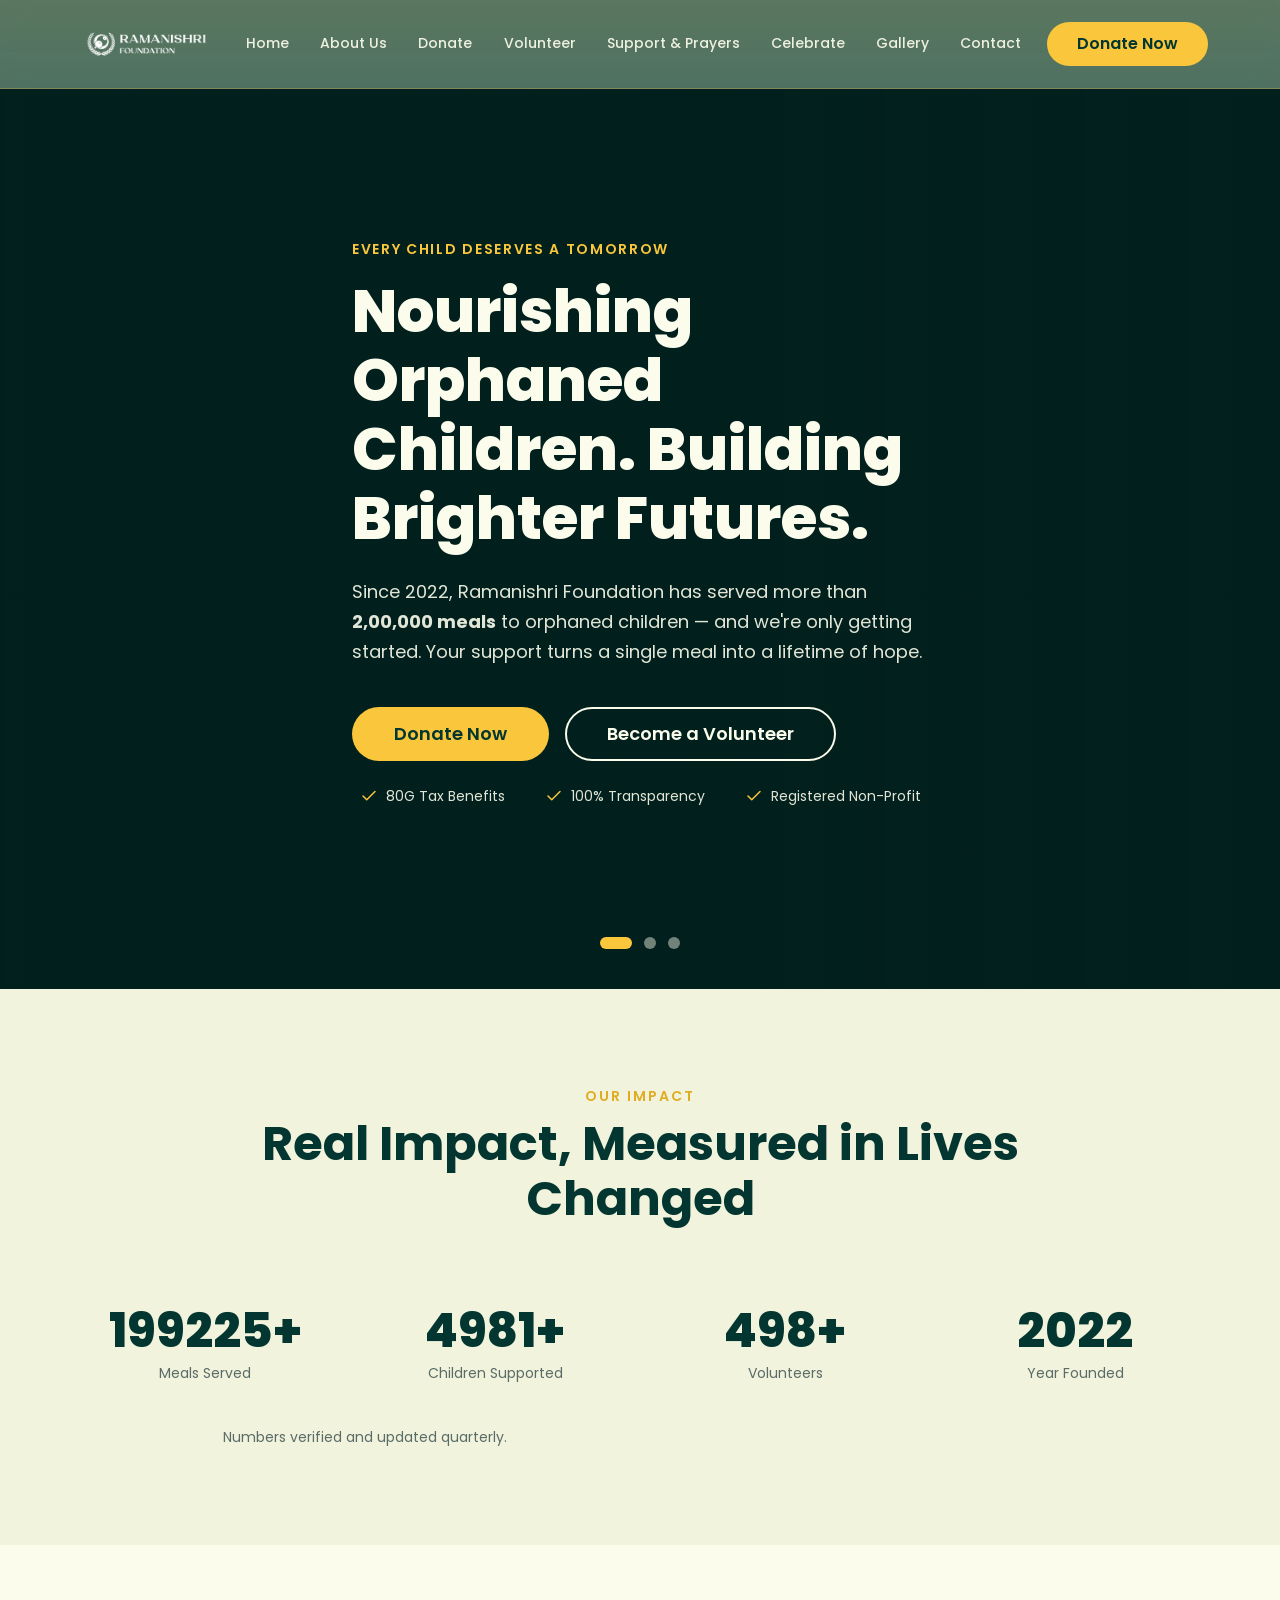
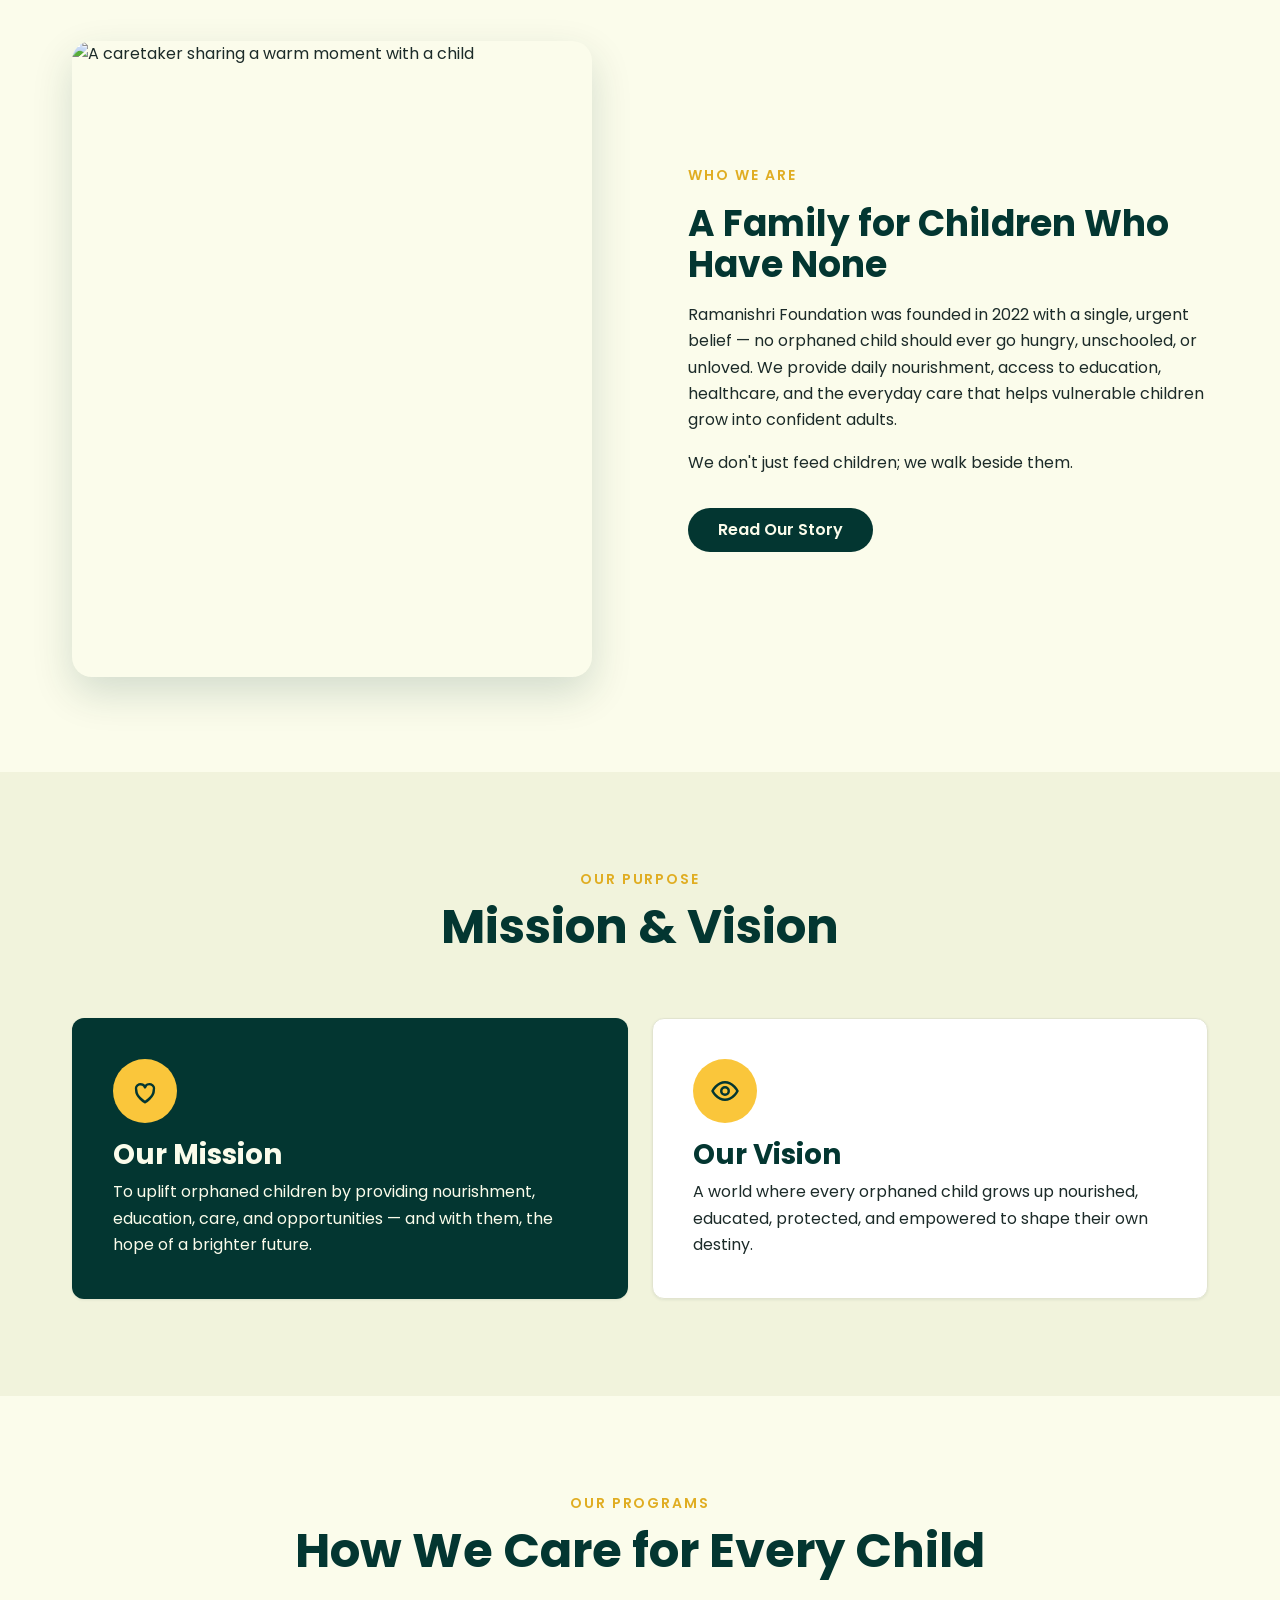
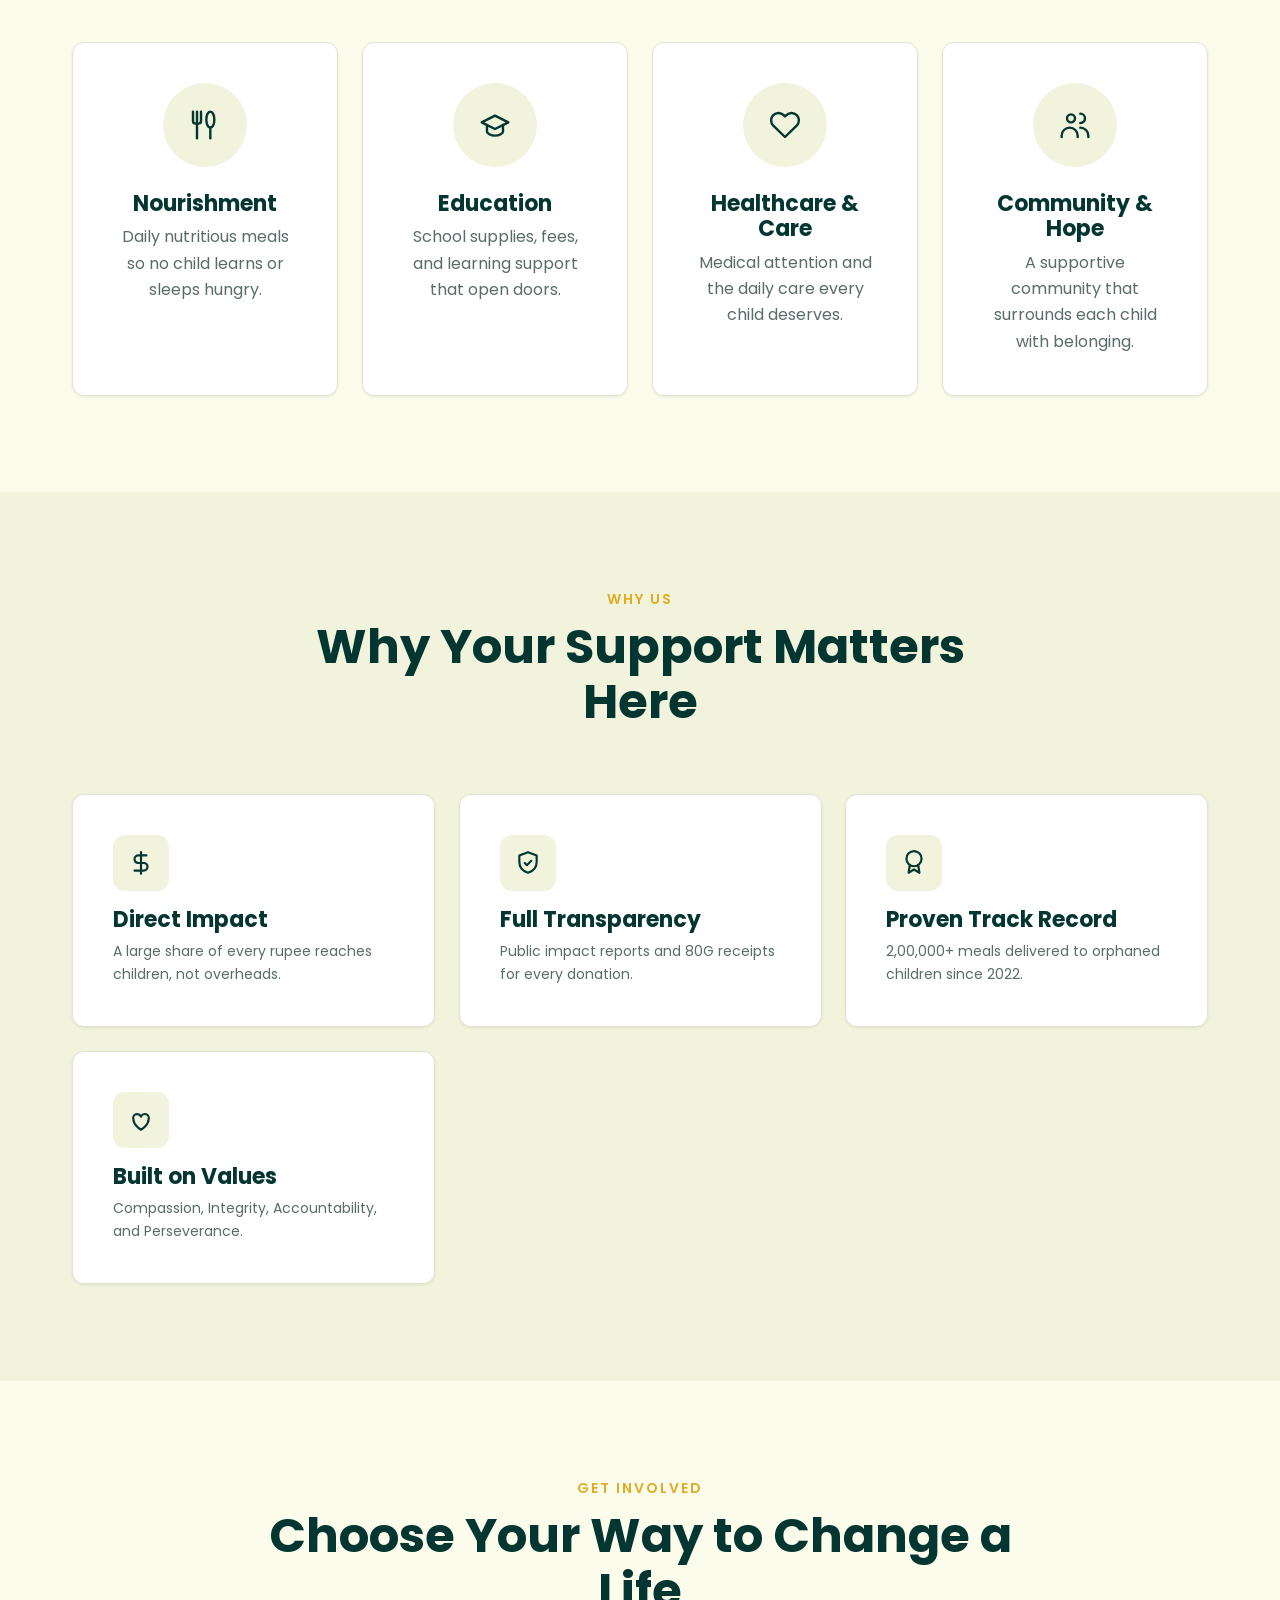
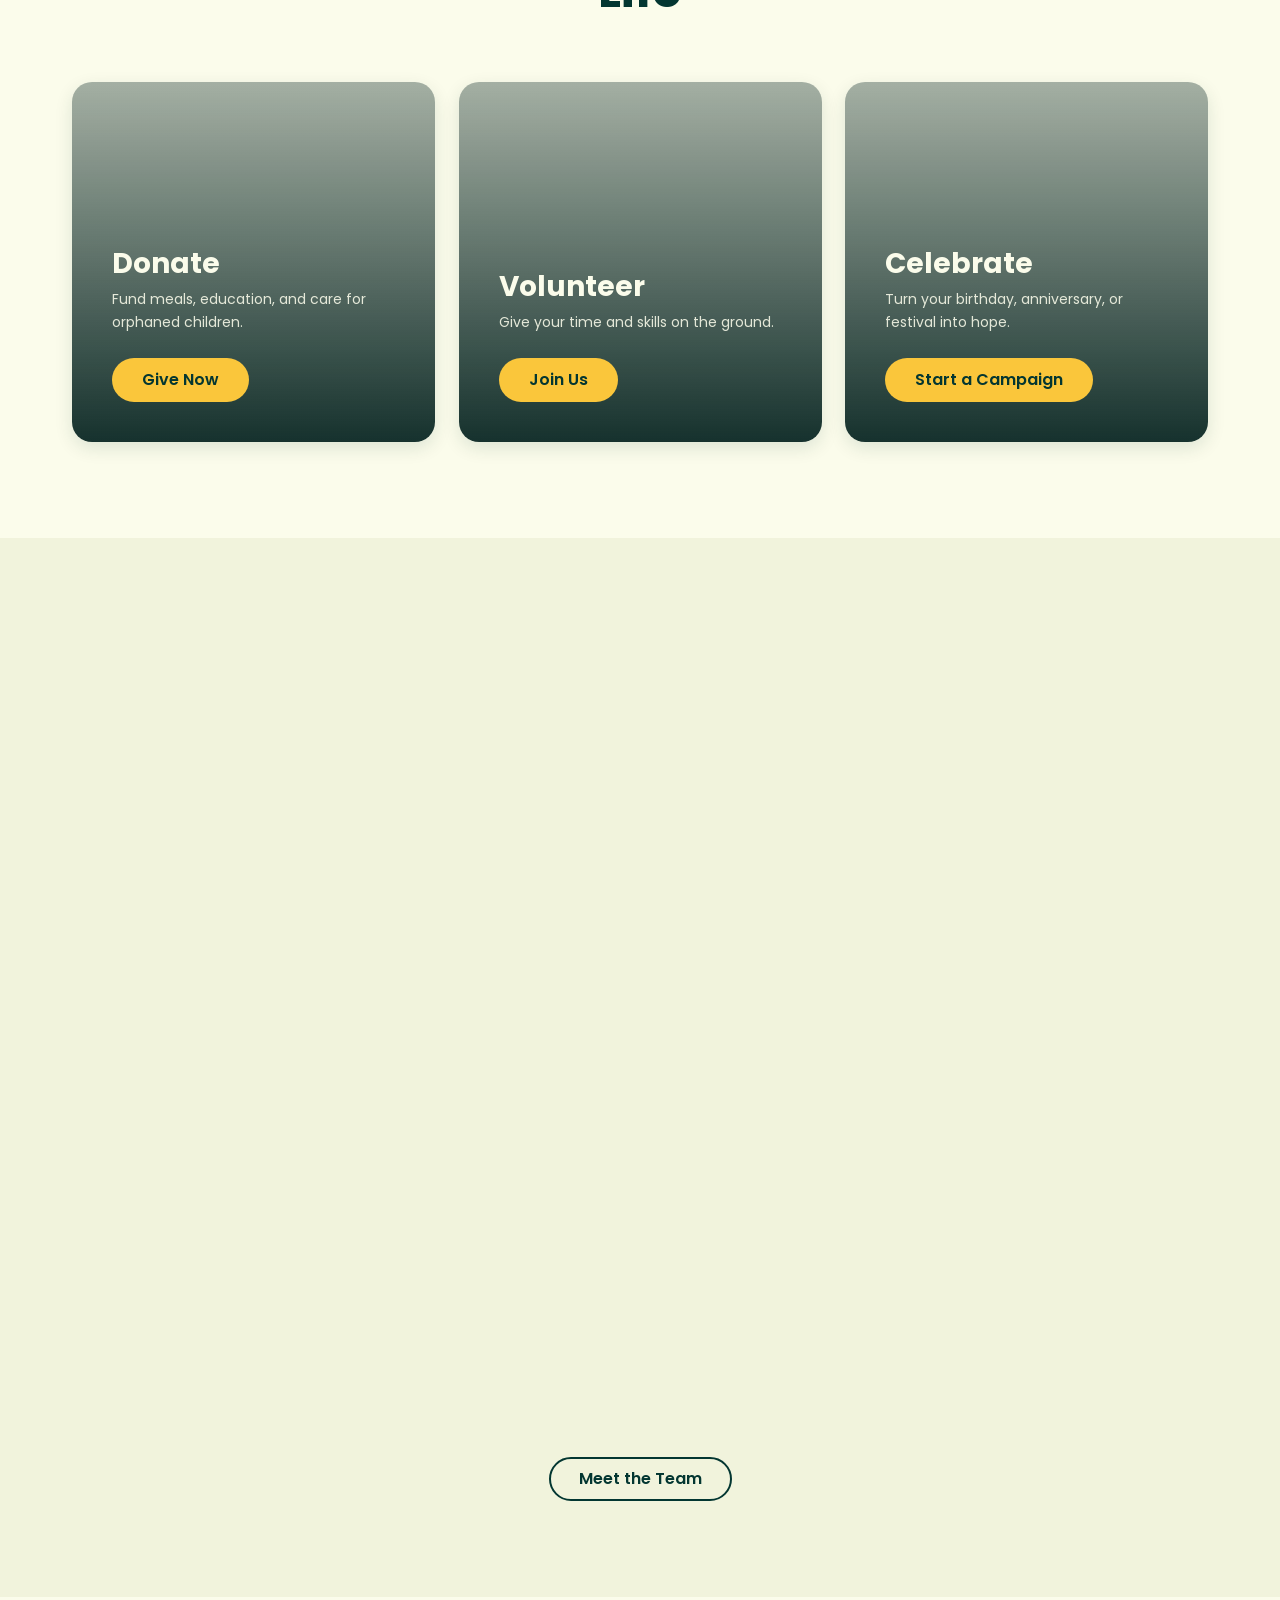
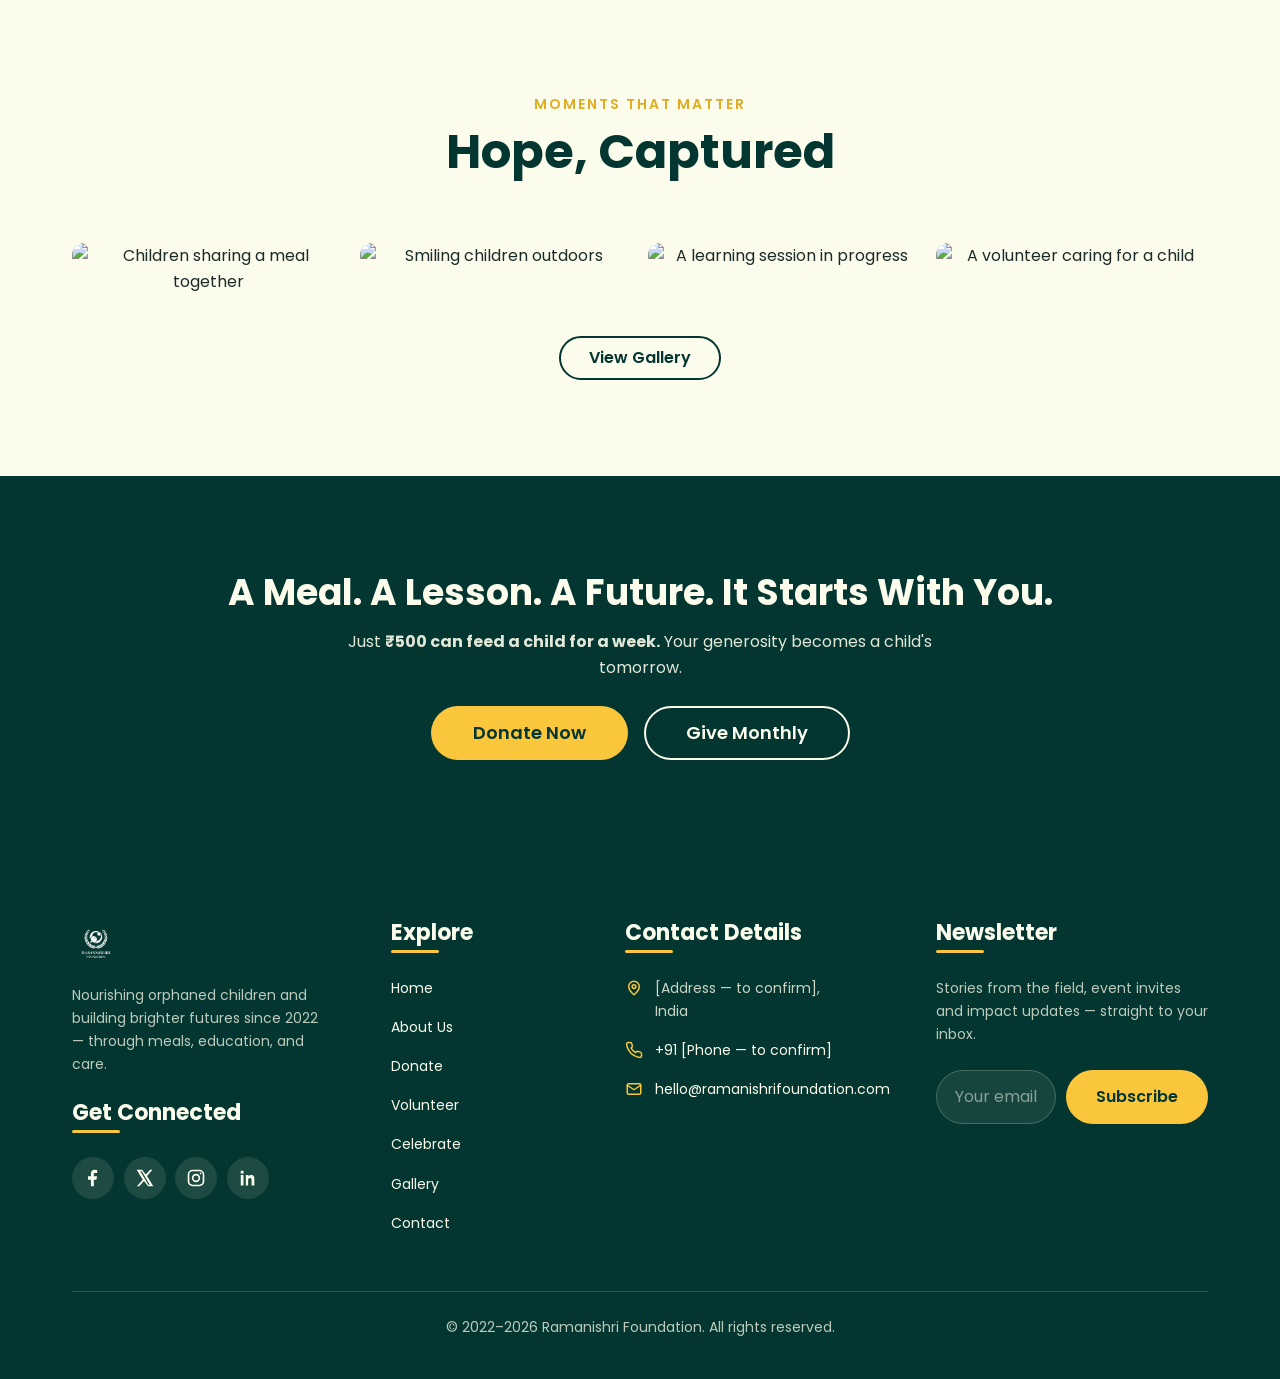
==== commit 4450b34b: "Enable clean URLs and switch domain to .com - Internal links now extensionless (/about, /donate, ..." ====
--- a/index.html
+++ b/index.html
@@ -12,22 +12,22 @@
   <meta name="keywords" content="Ramanishri Foundation, orphaned children, donate, feed children, NGO India, volunteer, child education, 80G donation" />
   <meta name="author" content="Ramanishri Foundation" />
   <meta name="robots" content="index, follow" />
-  <link rel="canonical" href="https://www.ramanishrifoundation.org/index.html" />
+  <link rel="canonical" href="https://www.ramanishrifoundation.com/" />
 
   <!-- Open Graph -->
   <meta property="og:type" content="website" />
   <meta property="og:site_name" content="Ramanishri Foundation" />
   <meta property="og:title" content="Ramanishri Foundation | Feeding, Educating &amp; Uplifting Orphaned Children" />
   <meta property="og:description" content="Meals, education, and care for orphaned children across India — 2,00,000+ meals served. Donate, volunteer, or fundraise today." />
-  <meta property="og:image" content="assets/logo/logo-primary.png" />
-  <meta property="og:url" content="https://www.ramanishrifoundation.org/index.html" />
+  <meta property="og:image" content="https://www.ramanishrifoundation.com/assets/logo/logo-primary.png" />
+  <meta property="og:url" content="https://www.ramanishrifoundation.com/" />
   <meta property="og:locale" content="en_IN" />
 
   <!-- Twitter -->
   <meta name="twitter:card" content="summary_large_image" />
   <meta name="twitter:title" content="Ramanishri Foundation" />
   <meta name="twitter:description" content="Meals, education, and care for orphaned children across India. Donate, volunteer, or fundraise today." />
-  <meta name="twitter:image" content="assets/logo/logo-primary.png" />
+  <meta name="twitter:image" content="https://www.ramanishrifoundation.com/assets/logo/logo-primary.png" />
 
   <!-- Favicons / Manifest -->
   <link rel="icon" type="image/png" href="assets/logo/favicon-source.png" />
@@ -48,8 +48,8 @@
     "@context": "https://schema.org",
     "@type": "NGO",
     "name": "Ramanishri Foundation",
-    "url": "https://www.ramanishrifoundation.org/",
-    "logo": "https://www.ramanishrifoundation.org/assets/logo/logo-primary.png",
+    "url": "https://www.ramanishrifoundation.com/",
+    "logo": "https://www.ramanishrifoundation.com/assets/logo/logo-primary.png",
     "foundingDate": "2022",
     "description": "Ramanishri Foundation uplifts orphaned children by providing nourishment, education, care, and opportunities for a brighter future.",
     "sameAs": []
@@ -60,7 +60,7 @@
     "@context": "https://schema.org",
     "@type": "WebSite",
     "name": "Ramanishri Foundation",
-    "url": "https://www.ramanishrifoundation.org/"
+    "url": "https://www.ramanishrifoundation.com/"
   }
   </script>
 </head>
@@ -73,7 +73,7 @@
   ============================================================ -->
   <header class="site-header" id="site-header">
     <nav class="navbar container" aria-label="Primary navigation">
-      <a href="index.html" class="navbar__brand" aria-label="Ramanishri Foundation — Home">
+      <a href="/" class="navbar__brand" aria-label="Ramanishri Foundation — Home">
         <img src="assets/logo/logo-secondary-white.png" alt="Ramanishri Foundation logo" class="navbar__logo" width="160" height="56" />
       </a>
       <button class="navbar__toggle" id="nav-toggle" aria-label="Toggle navigation menu" aria-expanded="false" aria-controls="nav-menu">
@@ -82,15 +82,15 @@
         <span class="navbar__toggle-bar"></span>
       </button>
       <ul class="navbar__menu" id="nav-menu">
-        <li class="navbar__item"><a href="index.html" class="navbar__link is-active" aria-current="page">Home</a></li>
-        <li class="navbar__item"><a href="about.html" class="navbar__link">About Us</a></li>
-        <li class="navbar__item"><a href="donate.html" class="navbar__link">Donate</a></li>
-        <li class="navbar__item"><a href="volunteer.html" class="navbar__link">Volunteer</a></li>
-        <li class="navbar__item"><a href="support-prayers.html" class="navbar__link">Support &amp; Prayers</a></li>
-        <li class="navbar__item"><a href="celebrate.html" class="navbar__link">Celebrate</a></li>
-        <li class="navbar__item"><a href="gallery.html" class="navbar__link">Gallery</a></li>
-        <li class="navbar__item"><a href="contact.html" class="navbar__link">Contact</a></li>
-        <li class="navbar__item navbar__item--cta"><a href="donate.html" class="btn btn--accent navbar__donate">Donate Now</a></li>
+        <li class="navbar__item"><a href="/" class="navbar__link is-active" aria-current="page">Home</a></li>
+        <li class="navbar__item"><a href="/about" class="navbar__link">About Us</a></li>
+        <li class="navbar__item"><a href="/donate" class="navbar__link">Donate</a></li>
+        <li class="navbar__item"><a href="/volunteer" class="navbar__link">Volunteer</a></li>
+        <li class="navbar__item"><a href="/support-prayers" class="navbar__link">Support &amp; Prayers</a></li>
+        <li class="navbar__item"><a href="/celebrate" class="navbar__link">Celebrate</a></li>
+        <li class="navbar__item"><a href="/gallery" class="navbar__link">Gallery</a></li>
+        <li class="navbar__item"><a href="/contact" class="navbar__link">Contact</a></li>
+        <li class="navbar__item navbar__item--cta"><a href="/donate" class="btn btn--accent navbar__donate">Donate Now</a></li>
       </ul>
     </nav>
   </header>
@@ -122,8 +122,8 @@
           into a lifetime of hope.
         </p>
         <div class="about__actions">
-          <a href="donate.html" class="btn btn--accent btn--lg">Donate Now</a>
-          <a href="volunteer.html" class="btn btn--outline btn--lg" style="color:var(--color-text-inverse);border-color:var(--color-text-inverse);">Become a Volunteer</a>
+          <a href="/donate" class="btn btn--accent btn--lg">Donate Now</a>
+          <a href="/volunteer" class="btn btn--outline btn--lg" style="color:var(--color-text-inverse);border-color:var(--color-text-inverse);">Become a Volunteer</a>
         </div>
         <ul class="trust-strip">
           <li><svg viewBox="0 0 24 24" width="18" height="18" fill="none" stroke="currentColor" stroke-width="2" stroke-linecap="round" stroke-linejoin="round"><path d="M20 6 9 17l-5-5"/></svg> 80G Tax Benefits</li>
@@ -184,7 +184,7 @@
             grow into confident adults.
           </p>
           <p>We don't just feed children; we walk beside them.</p>
-          <a href="about.html" class="btn btn--primary mt-sm">Read Our Story</a>
+          <a href="/about" class="btn btn--primary mt-sm">Read Our Story</a>
         </div>
       </div>
     </section>
@@ -290,7 +290,7 @@
             <div class="cta-card__content">
               <h3 class="cta-card__title">Donate</h3>
               <p class="cta-card__text">Fund meals, education, and care for orphaned children.</p>
-              <a href="donate.html" class="btn btn--accent">Give Now</a>
+              <a href="/donate" class="btn btn--accent">Give Now</a>
             </div>
           </article>
           <!-- IMAGE REQUIRED: VOLUNTEERS IN ACTION (800x600) -->
@@ -300,7 +300,7 @@
             <div class="cta-card__content">
               <h3 class="cta-card__title">Volunteer</h3>
               <p class="cta-card__text">Give your time and skills on the ground.</p>
-              <a href="volunteer.html" class="btn btn--accent">Join Us</a>
+              <a href="/volunteer" class="btn btn--accent">Join Us</a>
             </div>
           </article>
           <!-- IMAGE REQUIRED: CELEBRATION / FUNDRAISER (800x600) -->
@@ -310,7 +310,7 @@
             <div class="cta-card__content">
               <h3 class="cta-card__title">Celebrate</h3>
               <p class="cta-card__text">Turn your birthday, anniversary, or festival into hope.</p>
-              <a href="celebrate.html" class="btn btn--accent">Start a Campaign</a>
+              <a href="/celebrate" class="btn btn--accent">Start a Campaign</a>
             </div>
           </article>
         </div>
@@ -369,7 +369,7 @@
           </article>
         </div>
         <div class="text-center mt-lg reveal">
-          <a href="about.html" class="btn btn--outline">Meet the Team</a>
+          <a href="/about" class="btn btn--outline">Meet the Team</a>
         </div>
       </div>
     </section>
@@ -401,7 +401,7 @@
           </button>
         </div>
         <div class="text-center mt-lg reveal">
-          <a href="gallery.html" class="btn btn--outline">View Gallery</a>
+          <a href="/gallery" class="btn btn--outline">View Gallery</a>
         </div>
       </div>
     </section>
@@ -414,8 +414,8 @@
           Just <strong>₹500 can feed a child for a week.</strong> Your generosity becomes a child's tomorrow.
         </p>
         <div class="about__actions reveal" style="justify-content:center;margin-top:var(--space-md);">
-          <a href="donate.html" class="btn btn--accent btn--lg">Donate Now</a>
-          <a href="donate.html#monthly" class="btn btn--outline btn--lg" style="color:var(--color-text-inverse);border-color:var(--color-text-inverse);">Give Monthly</a>
+          <a href="/donate" class="btn btn--accent btn--lg">Donate Now</a>
+          <a href="/donate#monthly" class="btn btn--outline btn--lg" style="color:var(--color-text-inverse);border-color:var(--color-text-inverse);">Give Monthly</a>
         </div>
       </div>
     </section>
@@ -442,13 +442,13 @@
         <div class="footer-col">
           <h3 class="footer-col__title">Explore</h3>
           <ul class="footer-contact">
-            <li><a href="index.html">Home</a></li>
-            <li><a href="about.html">About Us</a></li>
-            <li><a href="donate.html">Donate</a></li>
-            <li><a href="volunteer.html">Volunteer</a></li>
-            <li><a href="celebrate.html">Celebrate</a></li>
-            <li><a href="gallery.html">Gallery</a></li>
-            <li><a href="contact.html">Contact</a></li>
+            <li><a href="/">Home</a></li>
+            <li><a href="/about">About Us</a></li>
+            <li><a href="/donate">Donate</a></li>
+            <li><a href="/volunteer">Volunteer</a></li>
+            <li><a href="/celebrate">Celebrate</a></li>
+            <li><a href="/gallery">Gallery</a></li>
+            <li><a href="/contact">Contact</a></li>
           </ul>
         </div>
 
@@ -465,7 +465,7 @@
             </li>
             <li>
               <svg viewBox="0 0 24 24" width="18" height="18" fill="none" stroke="currentColor" stroke-width="2" stroke-linecap="round" stroke-linejoin="round"><rect x="3" y="5" width="18" height="14" rx="2"/><path d="M3 7l9 6 9-6"/></svg>
-              <a href="mailto:hello@ramanishrifoundation.org">hello@ramanishrifoundation.org</a>
+              <a href="mailto:hello@ramanishrifoundation.com">hello@ramanishrifoundation.com</a>
             </li>
           </ul>
         </div>
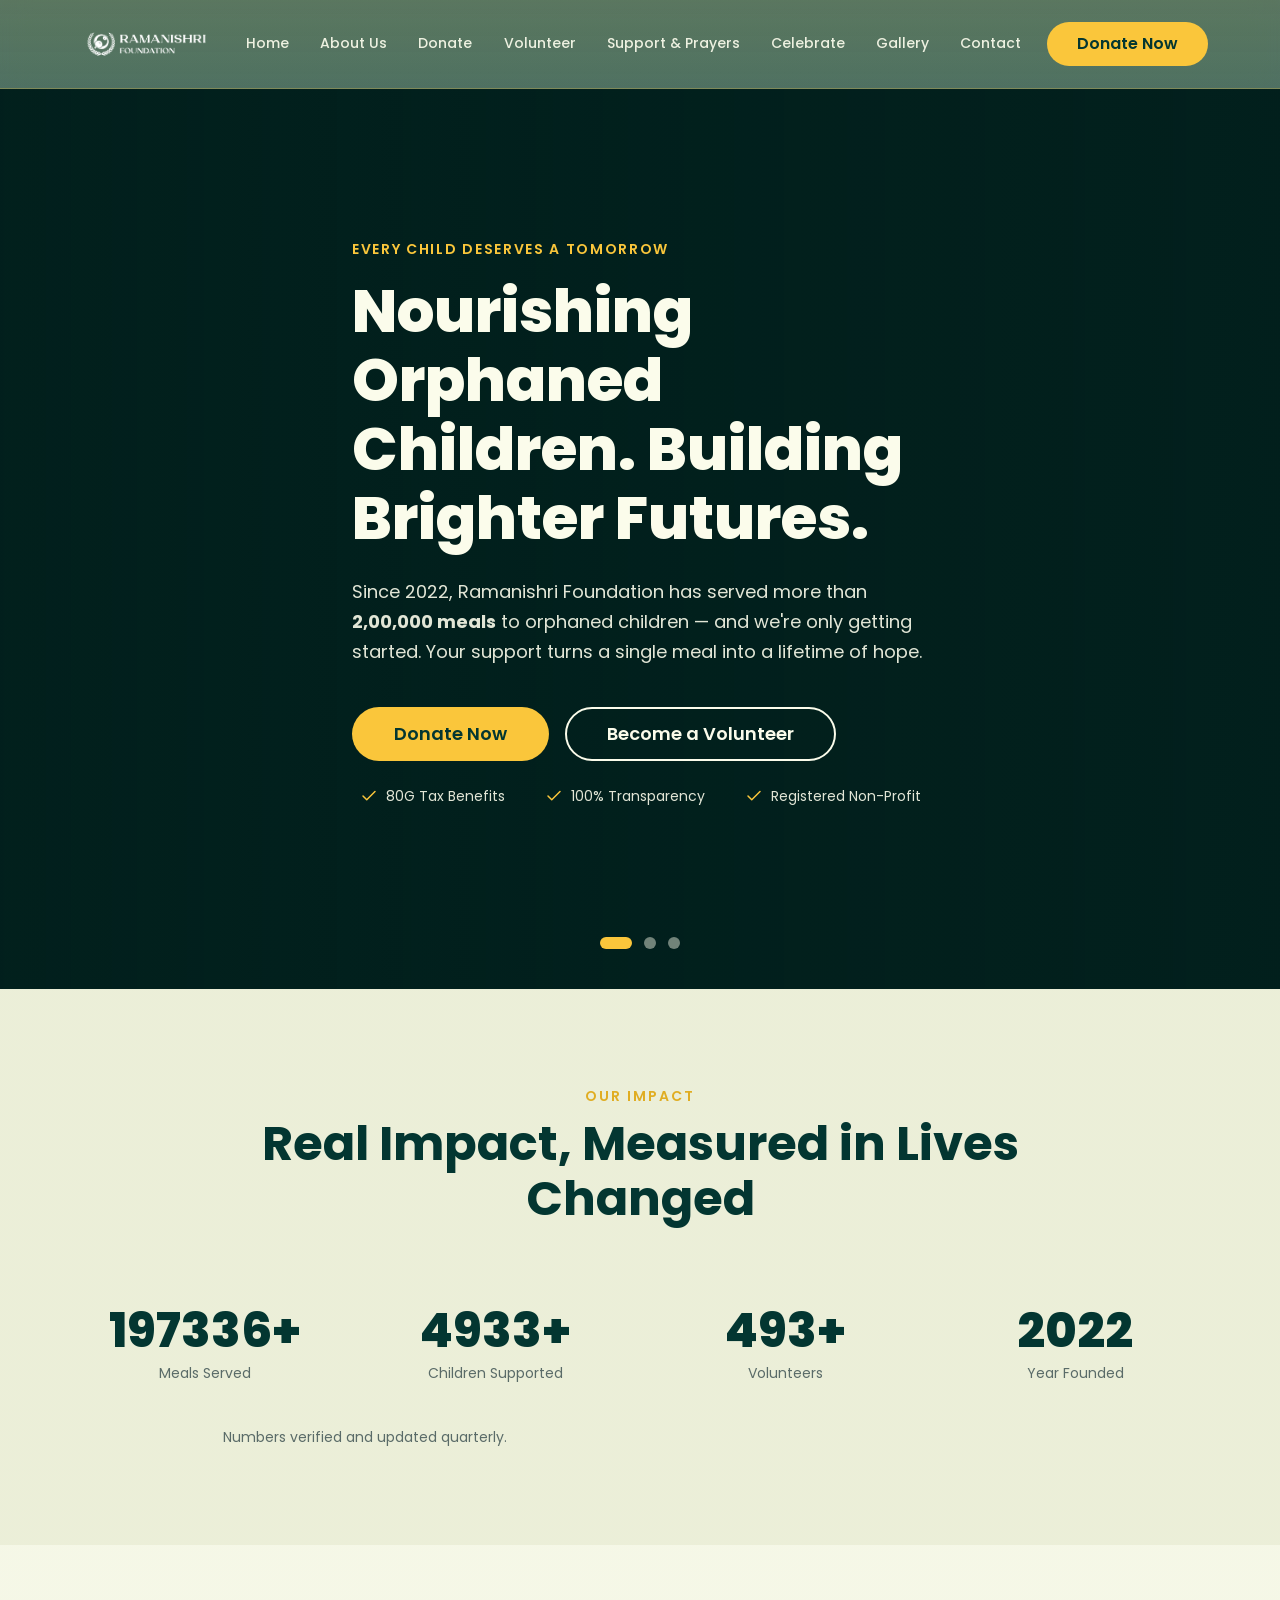
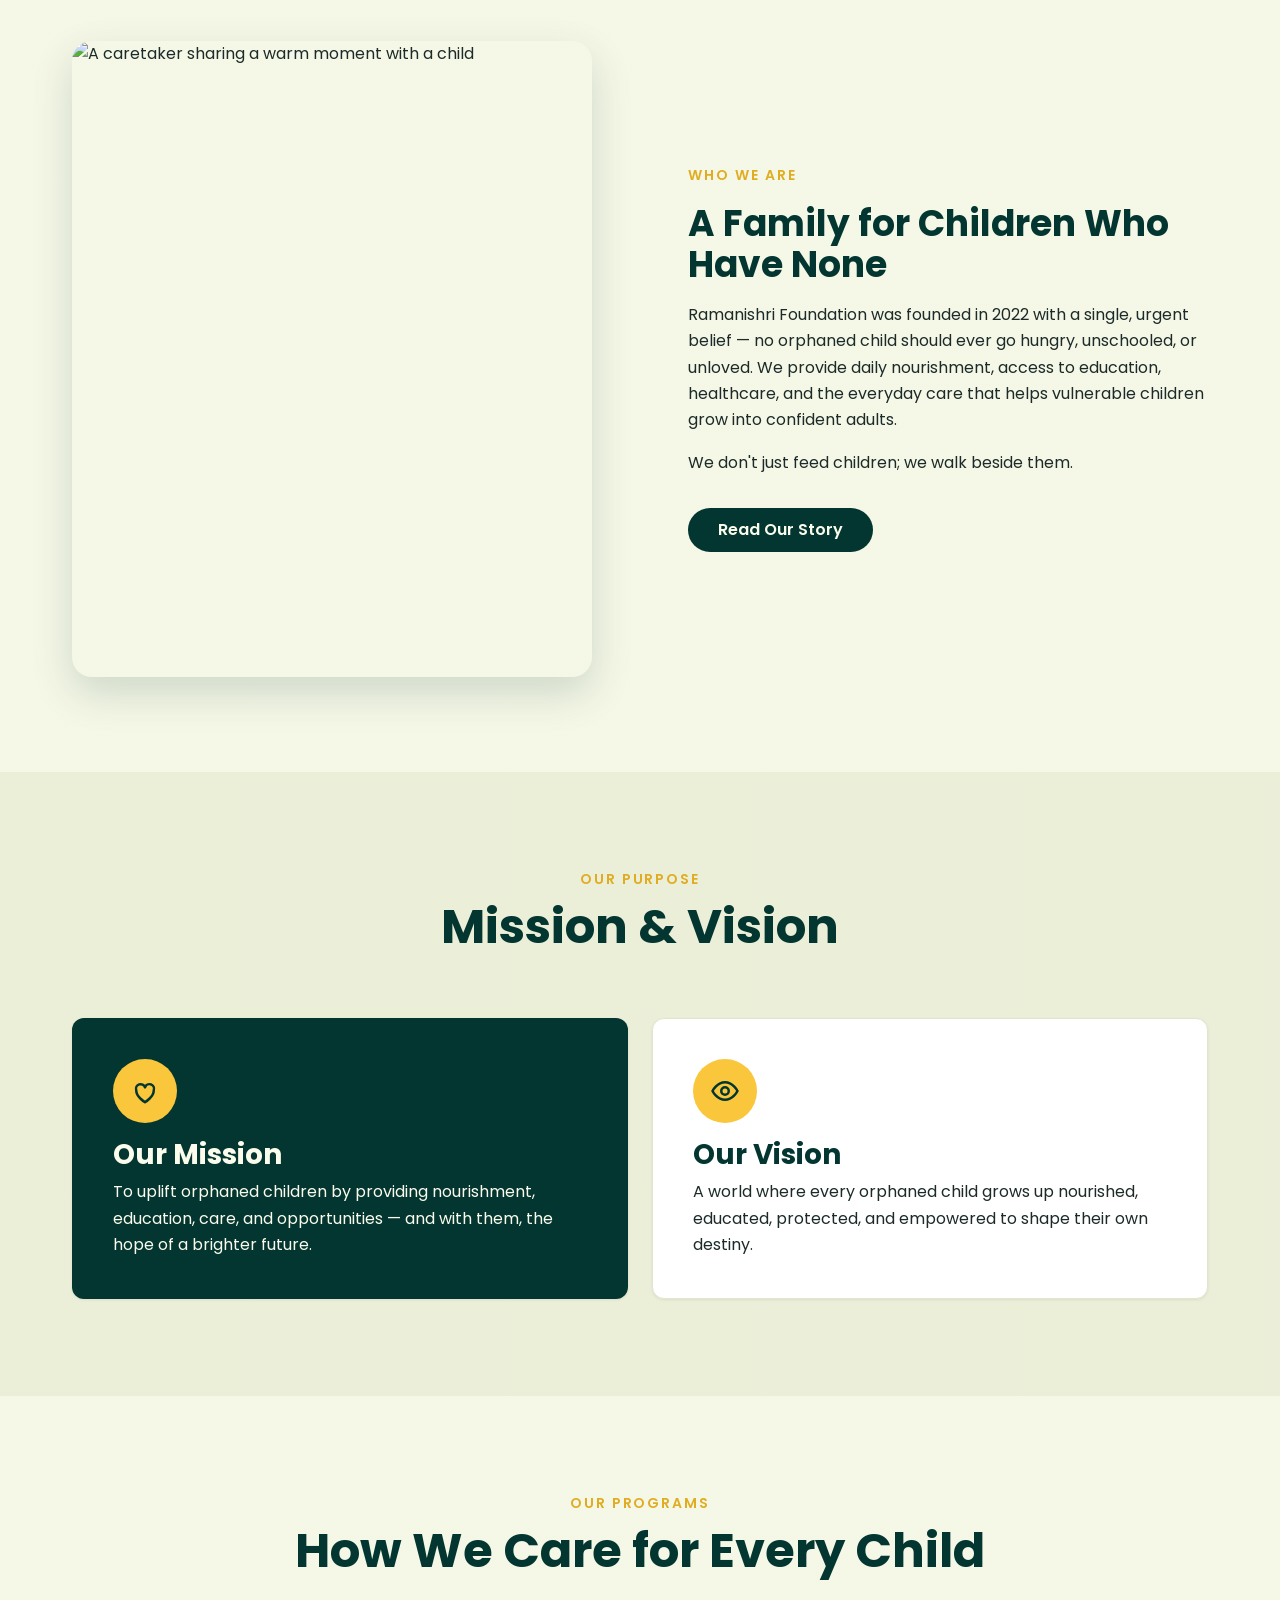
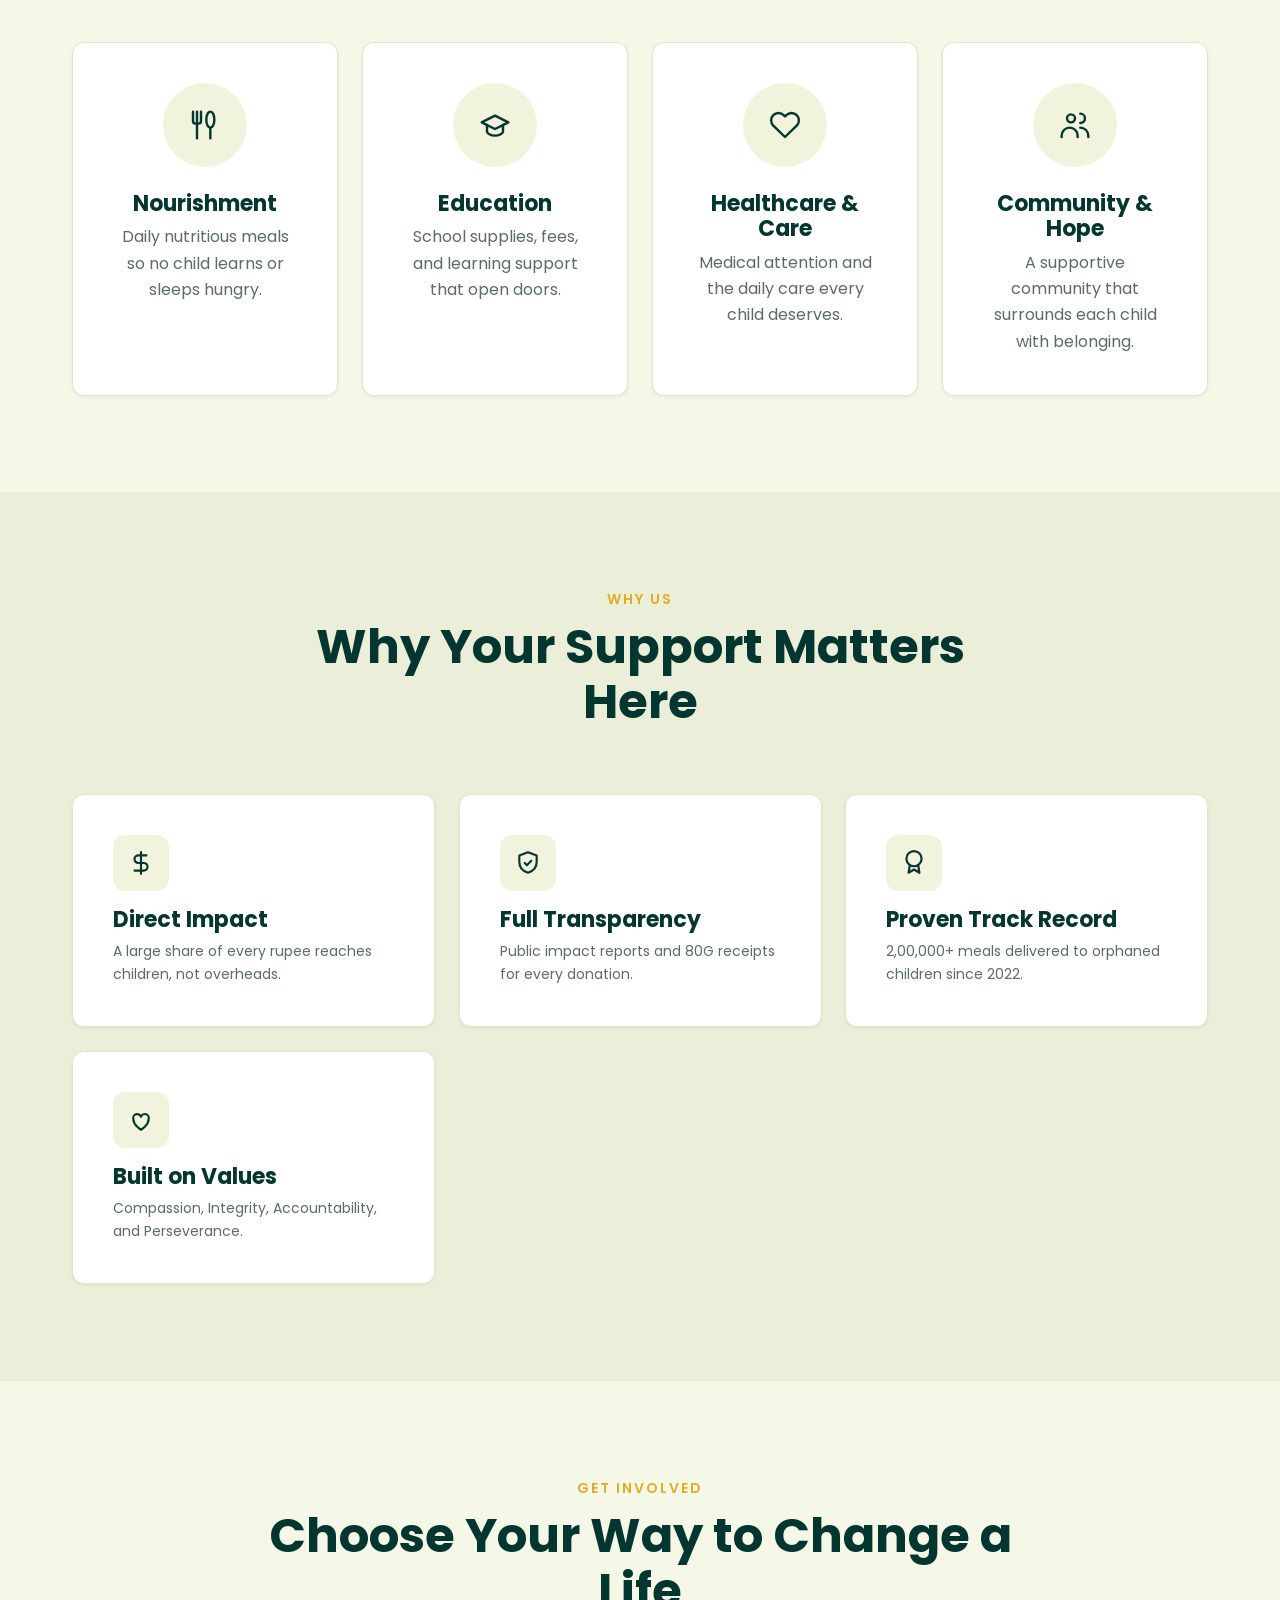
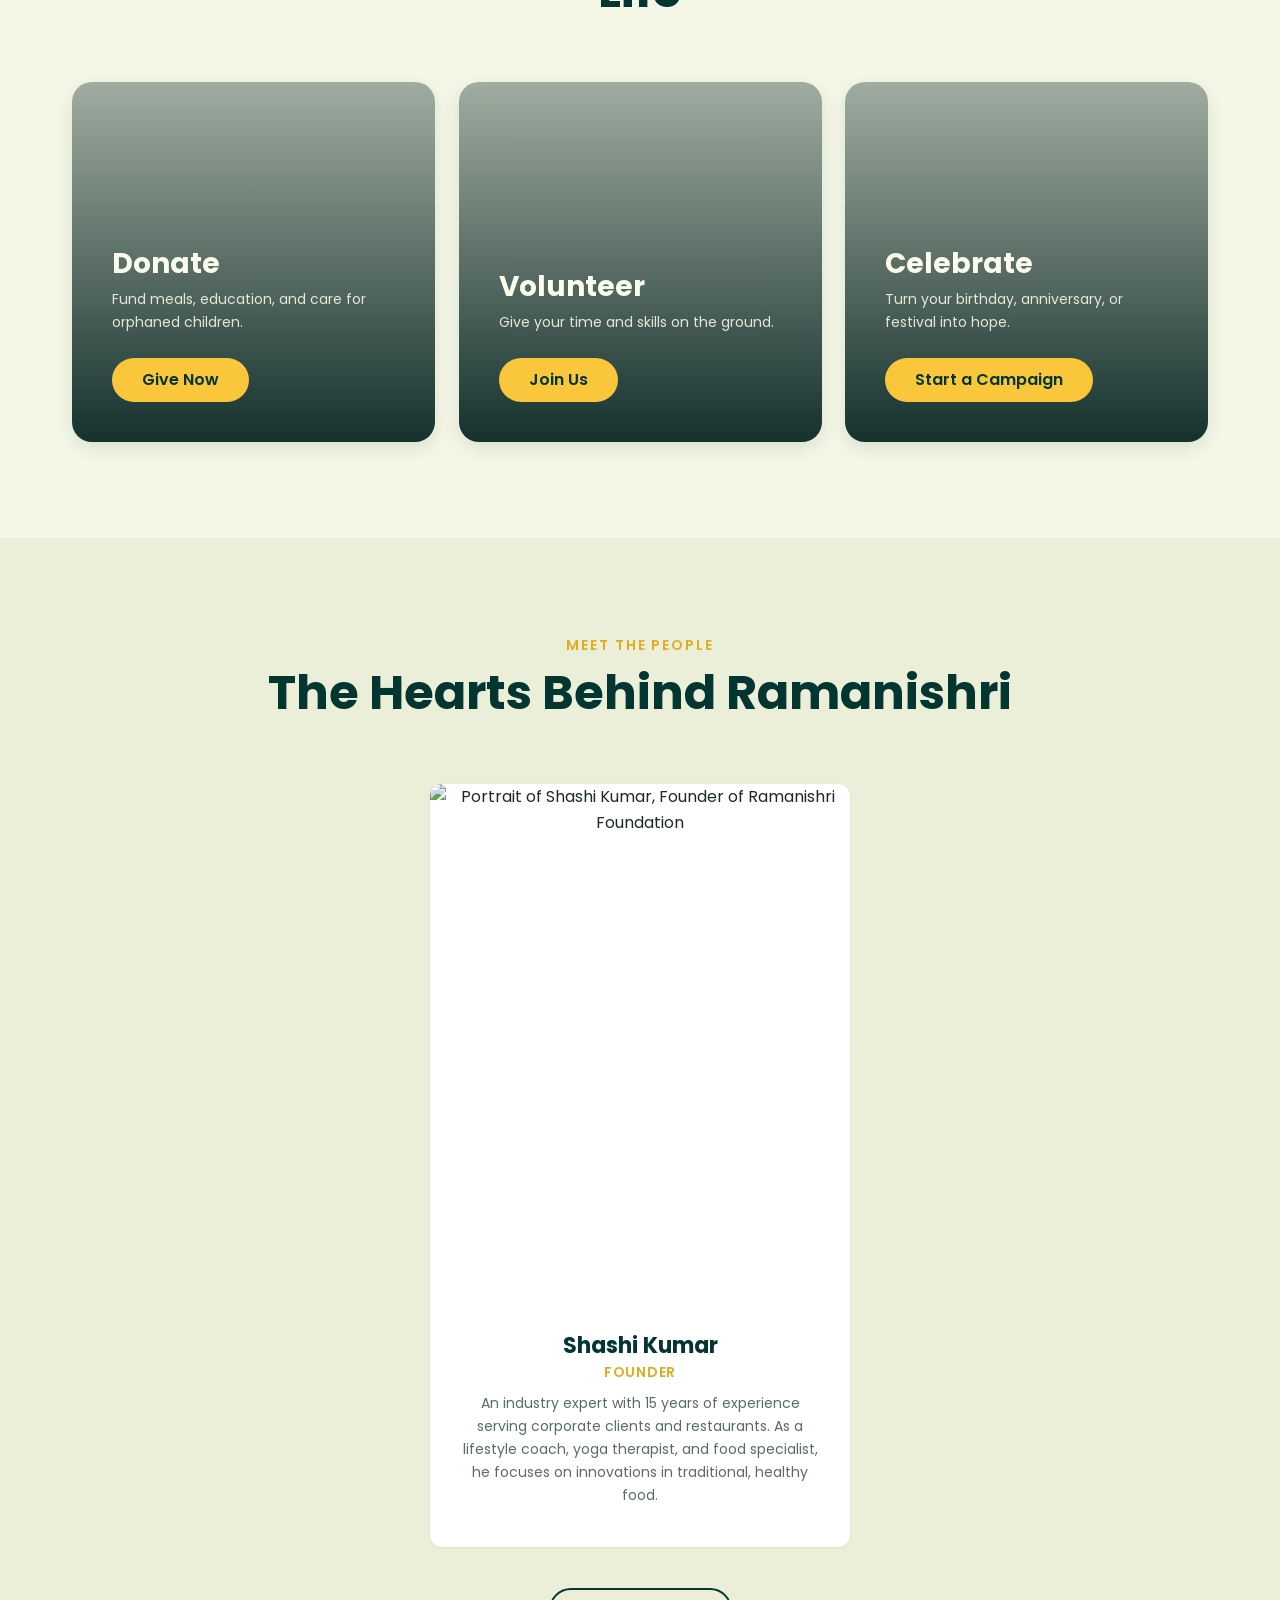
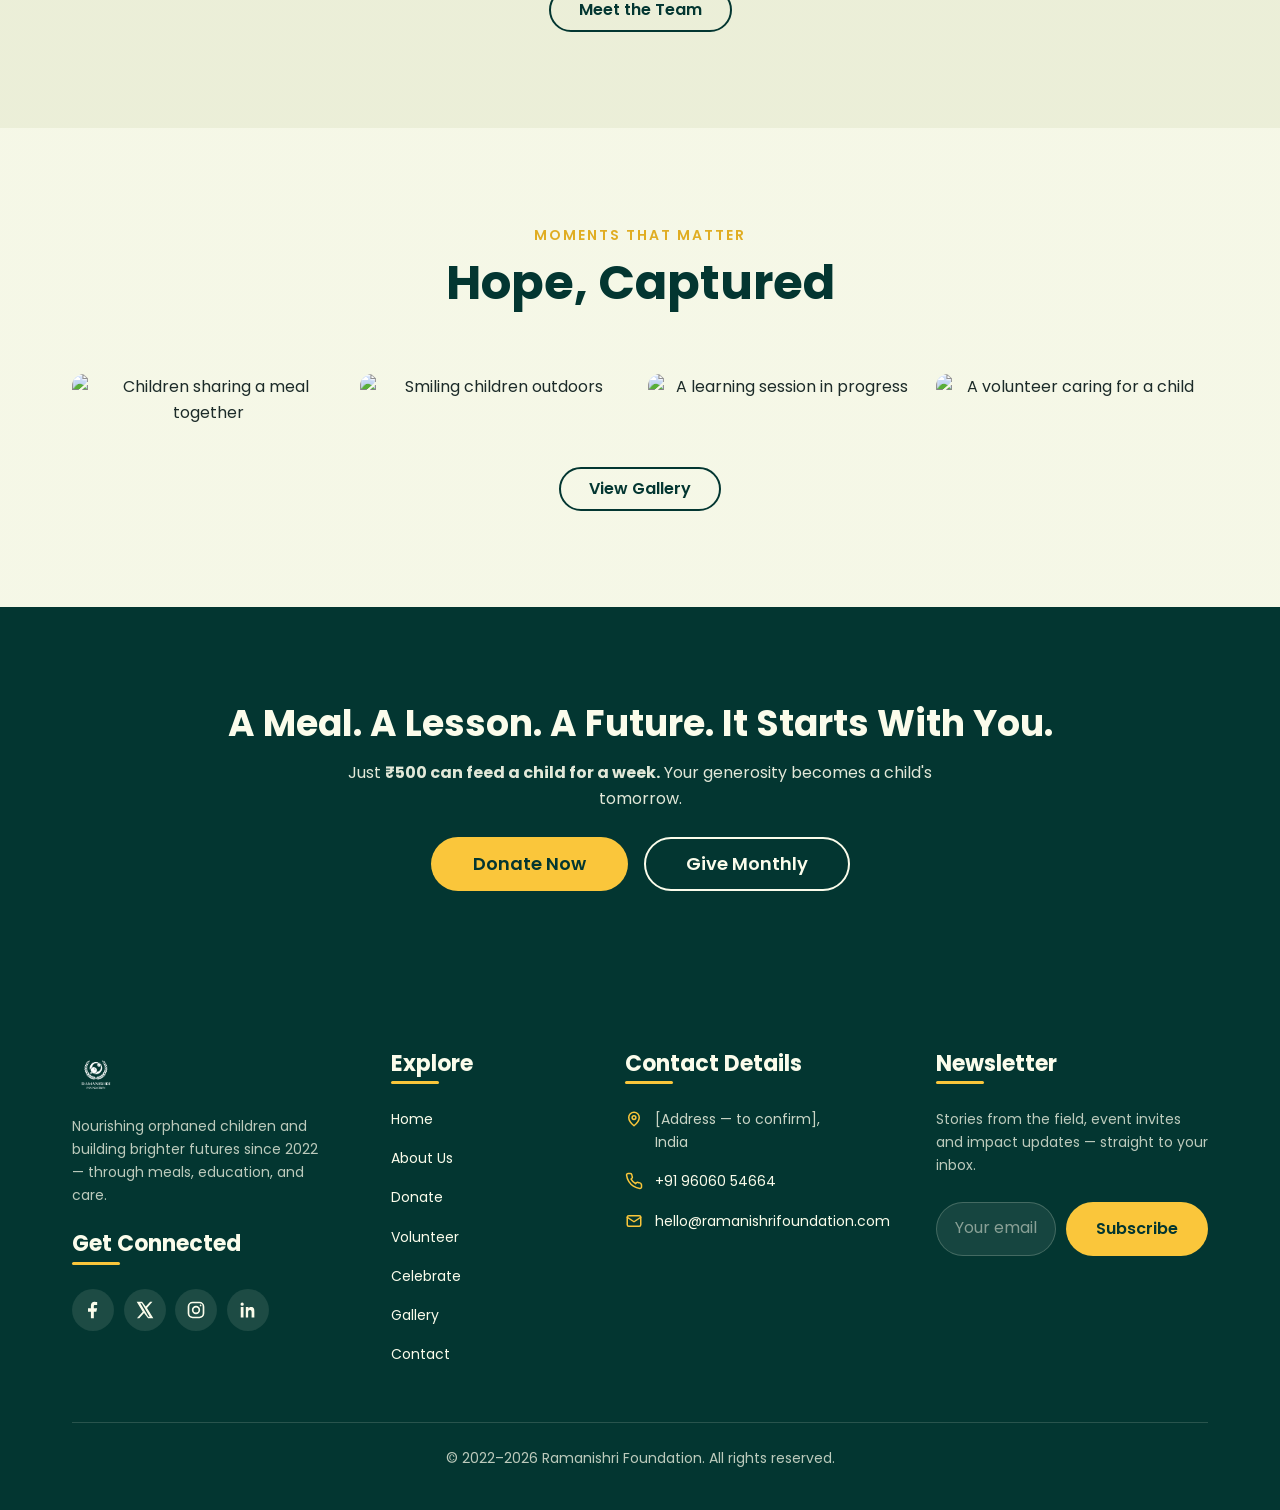
==== commit c488f995: "Update contact details, founder, testimonials, and section tint - Set real phone (+91 96060 54664) a" ====
--- a/index.html
+++ b/index.html
@@ -324,47 +324,19 @@
           <p class="section__eyebrow">Meet the People</p>
           <h2 id="team-heading" class="section__title">The Hearts Behind Ramanishri</h2>
         </header>
-        <div class="team-grid">
-          <!-- IMAGE REQUIRED: TEAM PHOTO — FOUNDER (500x600 portrait) -->
+        <div class="team-grid" style="display:grid;grid-template-columns:minmax(0,420px);justify-content:center;">
+          <!-- IMAGE REQUIRED: TEAM PHOTO — FOUNDER, SHASHI KUMAR (500x600 portrait) -->
           <article class="team-card reveal">
             <div class="team-card__photo">
-              <img src="https://images.unsplash.com/photo-1573497019940-1c28c88b4f3e?auto=format&fit=crop&w=500&q=80" alt="Portrait of the Foundation's Director" width="500" height="600" loading="lazy" />
+              <img src="https://images.unsplash.com/photo-1560250097-0b93528c311a?auto=format&fit=crop&w=500&q=80" alt="Portrait of Shashi Kumar, Founder of Ramanishri Foundation" width="500" height="600" loading="lazy" />
               <ul class="team-card__social" aria-label="Social links">
                 <li><a href="#" aria-label="LinkedIn"><svg viewBox="0 0 24 24" width="18" height="18" fill="currentColor"><path d="M6.94 5a1.94 1.94 0 1 1-3.88 0 1.94 1.94 0 0 1 3.88 0zM3.3 8.5h3.3V21H3.3V8.5zM9.4 8.5h3.16v1.7h.05c.44-.83 1.5-1.7 3.1-1.7 3.3 0 3.9 2.17 3.9 5V21h-3.3v-5.8c0-1.38-.02-3.16-1.93-3.16-1.93 0-2.22 1.5-2.22 3.06V21H9.4V8.5z"/></svg></a></li>
               </ul>
             </div>
             <div class="team-card__body">
-              <h3 class="team-card__name">Anjali Mehta</h3>
-              <p class="team-card__role">Founder &amp; Director</p>
-              <p class="team-card__bio">Leads our vision, turning grassroots compassion into programs that reach children nationwide.</p>
-            </div>
-          </article>
-          <!-- IMAGE REQUIRED: TEAM PHOTO — OPERATIONS (500x600 portrait) -->
-          <article class="team-card reveal">
-            <div class="team-card__photo">
-              <img src="https://images.unsplash.com/photo-1507003211169-0a1dd7228f2d?auto=format&fit=crop&w=500&q=80" alt="Portrait of the Head of Operations" width="500" height="600" loading="lazy" />
-              <ul class="team-card__social" aria-label="Social links">
-                <li><a href="#" aria-label="LinkedIn"><svg viewBox="0 0 24 24" width="18" height="18" fill="currentColor"><path d="M6.94 5a1.94 1.94 0 1 1-3.88 0 1.94 1.94 0 0 1 3.88 0zM3.3 8.5h3.3V21H3.3V8.5zM9.4 8.5h3.16v1.7h.05c.44-.83 1.5-1.7 3.1-1.7 3.3 0 3.9 2.17 3.9 5V21h-3.3v-5.8c0-1.38-.02-3.16-1.93-3.16-1.93 0-2.22 1.5-2.22 3.06V21H9.4V8.5z"/></svg></a></li>
-              </ul>
-            </div>
-            <div class="team-card__body">
-              <h3 class="team-card__name">Rohan Verma</h3>
-              <p class="team-card__role">Head of Operations</p>
-              <p class="team-card__bio">Coordinates meal logistics and field teams so help reaches children quickly.</p>
-            </div>
-          </article>
-          <!-- IMAGE REQUIRED: TEAM PHOTO — OUTREACH (500x600 portrait) -->
-          <article class="team-card reveal">
-            <div class="team-card__photo">
-              <img src="https://images.unsplash.com/photo-1438761681033-6461ffad8d80?auto=format&fit=crop&w=500&q=80" alt="Portrait of the Community Outreach Lead" width="500" height="600" loading="lazy" />
-              <ul class="team-card__social" aria-label="Social links">
-                <li><a href="#" aria-label="LinkedIn"><svg viewBox="0 0 24 24" width="18" height="18" fill="currentColor"><path d="M6.94 5a1.94 1.94 0 1 1-3.88 0 1.94 1.94 0 0 1 3.88 0zM3.3 8.5h3.3V21H3.3V8.5zM9.4 8.5h3.16v1.7h.05c.44-.83 1.5-1.7 3.1-1.7 3.3 0 3.9 2.17 3.9 5V21h-3.3v-5.8c0-1.38-.02-3.16-1.93-3.16-1.93 0-2.22 1.5-2.22 3.06V21H9.4V8.5z"/></svg></a></li>
-              </ul>
-            </div>
-            <div class="team-card__body">
-              <h3 class="team-card__name">Priya Nair</h3>
-              <p class="team-card__role">Community Outreach Lead</p>
-              <p class="team-card__bio">Builds partnerships with local communities so every program truly fits the children it serves.</p>
+              <h3 class="team-card__name">Shashi Kumar</h3>
+              <p class="team-card__role">Founder</p>
+              <p class="team-card__bio">An industry expert with 15 years of experience serving corporate clients and restaurants. As a lifestyle coach, yoga therapist, and food specialist, he focuses on innovations in traditional, healthy food.</p>
             </div>
           </article>
         </div>
@@ -461,7 +433,7 @@
             </li>
             <li>
               <svg viewBox="0 0 24 24" width="18" height="18" fill="none" stroke="currentColor" stroke-width="2" stroke-linecap="round" stroke-linejoin="round"><path d="M22 16.9v3a2 2 0 0 1-2.2 2 19.8 19.8 0 0 1-8.6-3.1 19.5 19.5 0 0 1-6-6A19.8 19.8 0 0 1 2.1 4.2 2 2 0 0 1 4.1 2h3a2 2 0 0 1 2 1.7c.1.9.3 1.8.6 2.6a2 2 0 0 1-.5 2.1L8.1 9.5a16 16 0 0 0 6 6l1.1-1.1a2 2 0 0 1 2.1-.5c.8.3 1.7.5 2.6.6a2 2 0 0 1 1.7 2z"/></svg>
-              <a href="tel:+910000000000">+91 [Phone — to confirm]</a>
+              <a href="tel:+919606054664">+91 96060 54664</a>
             </li>
             <li>
               <svg viewBox="0 0 24 24" width="18" height="18" fill="none" stroke="currentColor" stroke-width="2" stroke-linecap="round" stroke-linejoin="round"><rect x="3" y="5" width="18" height="14" rx="2"/><path d="M3 7l9 6 9-6"/></svg>
--- a/css/style.css
+++ b/css/style.css
@@ -549,9 +549,17 @@
 ================================================================ */
 .section {
   padding-block: var(--space-xl);
+  /* Soft brand tint — a faint teal wash (#033631 @ ~2.5%) over each section,
+     for a refined, on-brand background without busy artwork. */
+  background-image: linear-gradient(rgba(3, 54, 49, 0.025), rgba(3, 54, 49, 0.025));
 }
 .section--alt {
   background-color: var(--color-bg-alt);
+}
+/* Keep dark sections clean — the teal motif would be invisible/muddy on them. */
+.section.bg-dark,
+.section[style*="--color-primary"] {
+  background-image: none;
 }
 .section__title {
   font-size: var(--fs-2xl);
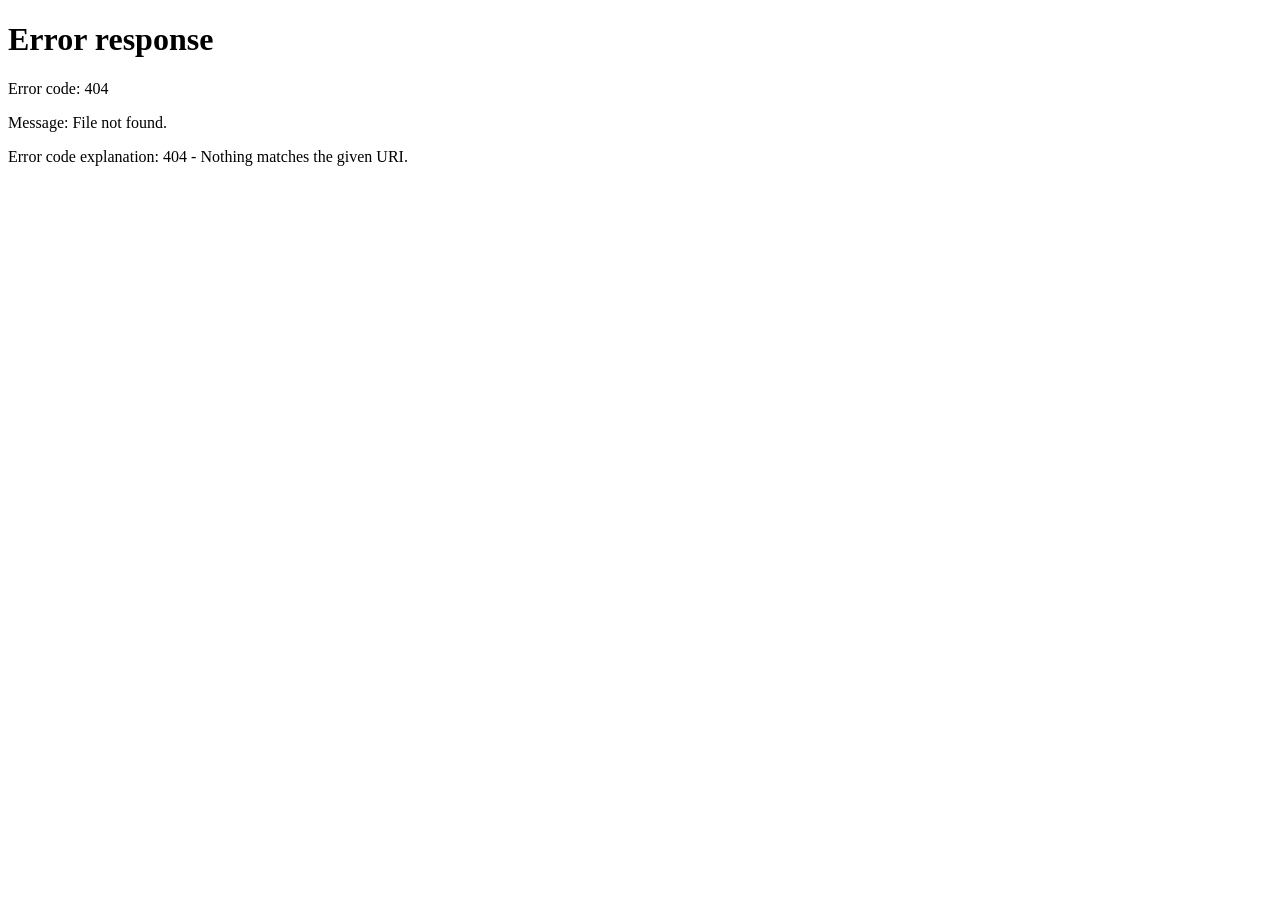
==== commit f9ba797c: "Add under-development gate with team access code Add a coming-soon splash (centered logo + 'This sit" ====
--- a/index.html
+++ b/index.html
@@ -5,6 +5,21 @@
   <meta name="viewport" content="width=device-width, initial-scale=1.0" />
   <meta http-equiv="X-UA-Compatible" content="ie=edge" />
   <meta name="theme-color" content="#033631" />
+
+  <!-- Under-development gate: send visitors to the coming-soon page unless
+       they've unlocked the site with the team access code. Remove this block
+       (and the same block on the other pages) to take the site fully live. -->
+  <script>
+    (function () {
+      try {
+        if (localStorage.getItem("rf_dev_access") !== "granted") {
+          window.location.replace("/coming-soon");
+        }
+      } catch (e) {
+        window.location.replace("/coming-soon");
+      }
+    })();
+  </script>
 
   <!-- SEO -->
   <title>Ramanishri Foundation | Feeding, Educating &amp; Uplifting Orphaned Children</title>
